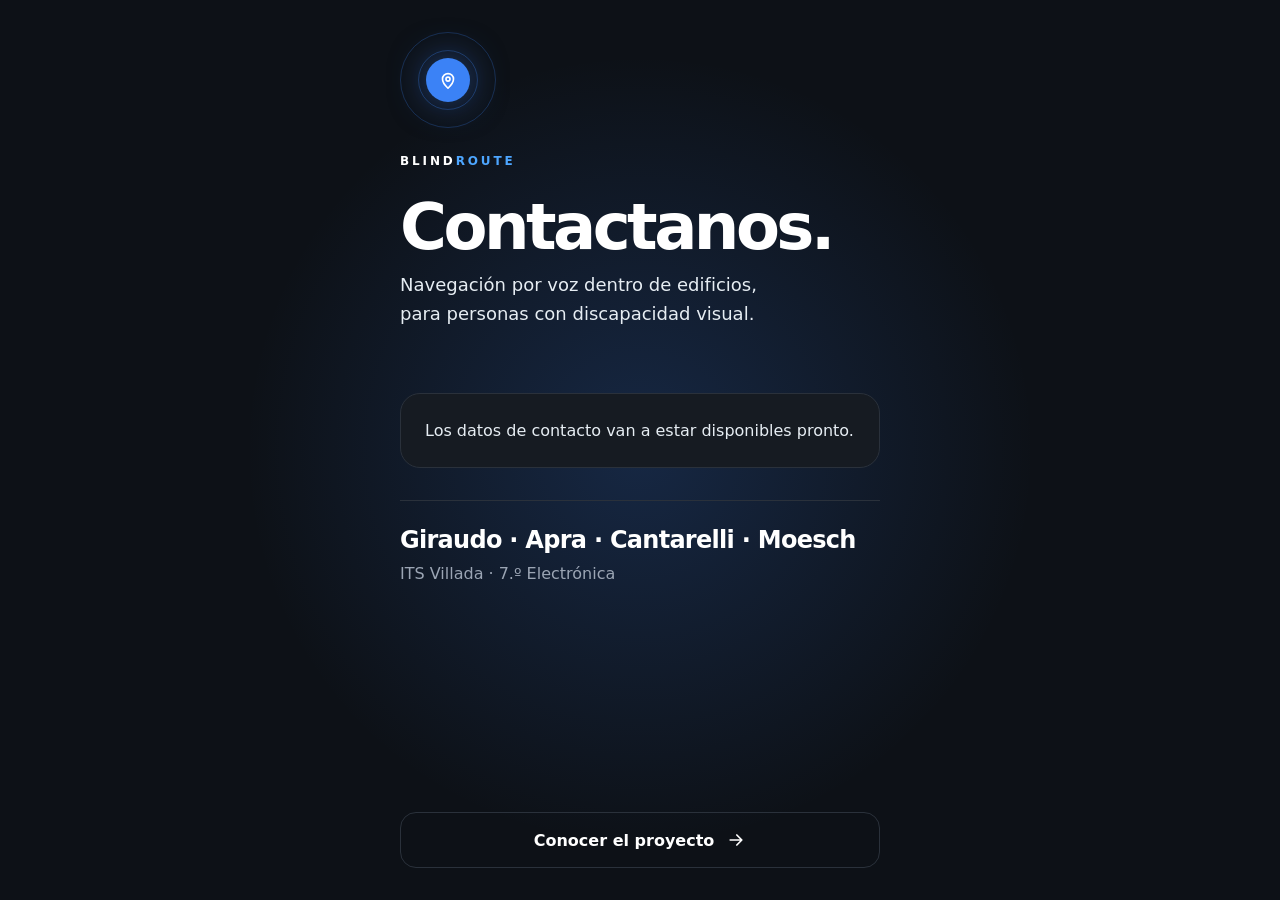
==== contacto/index.html @ 5368b957 "Sitio web de BlindRoute" ====
<!doctype html>
<html lang="es-AR">
<head>
<meta charset="utf-8">
<meta name="viewport" content="width=device-width, initial-scale=1, viewport-fit=cover">
<title>Contacto · BlindRoute</title>
<meta name="description" content="Contactá al equipo de BlindRoute: navegación por voz dentro de edificios para personas con discapacidad visual.">
<meta name="theme-color" content="#0D1117">
<meta name="color-scheme" content="dark">
<meta property="og:type" content="website">
<meta property="og:locale" content="es_AR">
<meta property="og:site_name" content="BlindRoute">
<meta property="og:title" content="Contacto · BlindRoute">
<meta property="og:description" content="Navegación por voz dentro de edificios. Escribinos o guardá nuestro contacto.">
<!-- PENDIENTE (dominio): og:url, og:image (URL absoluta) y <link rel="canonical">. Ver CLAUDE.md. -->
<link rel="icon" href="../assets/img/favicon.svg" type="image/svg+xml">
<link rel="apple-touch-icon" href="../assets/img/apple-touch-icon.png">
<link rel="stylesheet" href="../assets/css/site.css?v=9">
</head>
<body>

<svg width="0" height="0" style="position:absolute" aria-hidden="true" focusable="false">
  <defs>
    <symbol id="i-pin" viewBox="0 0 24 24"><path d="M12 21s-6-5.4-6-10a6 6 0 1 1 12 0c0 4.6-6 10-6 10z"/><circle cx="12" cy="11" r="2.2"/></symbol>
    <symbol id="i-mail" viewBox="0 0 24 24"><rect x="3" y="5" width="18" height="14" rx="3"/><path d="M3.5 7.5l8.5 6 8.5-6"/></symbol>
    <symbol id="i-whatsapp" viewBox="0 0 24 24"><path d="M4 20l1.3-4.2A8.2 8.2 0 1 1 8.4 18.8L4 20z"/><path d="M9 9.5c.5 2.5 2.5 4.5 5 5l1.2-1.2-1.8-1-1 .6a4 4 0 0 1-1.8-1.8l.6-1-1-1.8L9 9.5z"/></symbol>
    <symbol id="i-instagram" viewBox="0 0 24 24"><rect x="4" y="4" width="16" height="16" rx="5"/><circle cx="12" cy="12" r="3.7"/><path d="M16.8 7.2h.01"/></symbol>
    <symbol id="i-download" viewBox="0 0 24 24"><path d="M12 4v11M7.5 10.5L12 15l4.5-4.5M5 20h14"/></symbol>
    <symbol id="i-arrow-r" viewBox="0 0 24 24"><path d="M5 12h14M13 6l6 6-6 6"/></symbol>
  </defs>
</svg>

<a class="skip" href="#contenido">Saltar al contenido</a>

<main id="contenido" class="contacto">

  <div class="beacon-s" aria-hidden="true">
    <span class="r"></span><span class="r"></span>
    <span class="d"><svg class="ico"><use href="#i-pin"/></svg></span>
  </div>
  <p class="eyebrow marca">Blind<span class="marca-r">Route</span></p>
  <h1>Contactanos.</h1>
  <p class="tag">Navegación por voz dentro de edificios, para personas con discapacidad visual.</p>

  <section class="canales" aria-labelledby="h-canales">
    <h2 id="h-canales" class="vh">Medios de contacto</h2>

    <!--
      ============================================================
      DATOS DE CONTACTO · único lugar donde se cargan
      Para publicar un medio:
        1. Reemplazá href y el texto de <span class="v"> (donde dice COMPLETAR).
        2. Borrá el atributo hidden de ese <li>.
      Mientras un <li> tenga hidden, no se muestra ni se enlaza.
      Para sumar otra red: copiá un <li>, cambiá el nombre y el ícono.
      El botón "Guardar contacto" está más abajo (necesita blindroute.vcf).
      Paso a paso completo en CLAUDE.md, sección "Pendientes".
      ============================================================
    -->
    <ul class="medios">
      <li hidden data-medio="email">
        <a class="medio" href="mailto:COMPLETAR">
          <svg class="ico" aria-hidden="true"><use href="#i-mail"/></svg>
          <span><small>Email</small><span class="v">COMPLETAR</span></span>
        </a>
      </li>
      <li hidden data-medio="whatsapp">
        <a class="medio" href="https://wa.me/COMPLETAR">
          <svg class="ico" aria-hidden="true"><use href="#i-whatsapp"/></svg>
          <span><small>WhatsApp</small><span class="v">COMPLETAR</span></span>
        </a>
      </li>
      <li hidden data-medio="instagram">
        <a class="medio" href="https://www.instagram.com/COMPLETAR">
          <svg class="ico" aria-hidden="true"><use href="#i-instagram"/></svg>
          <span><small>Instagram</small><span class="v">COMPLETAR</span></span>
        </a>
      </li>
    </ul>

    <p class="sin-datos">Los datos de contacto van a estar disponibles pronto.</p>

    <!-- Guardar contacto: requiere el archivo contacto/blindroute.vcf. Borrá hidden cuando exista. -->
    <div class="guardar" hidden>
      <a class="btn btn-primary" href="blindroute.vcf" download>
        <svg class="ico" aria-hidden="true"><use href="#i-download"/></svg>Guardar contacto
      </a>
    </div>
  </section>

  <section class="equipo-c" aria-label="Equipo">
    <!-- PENDIENTE: nombres completos y roles. Por ahora solo apellidos. -->
    <p class="nombres">Giraudo · Apra · Cantarelli · Moesch</p>
    <p class="escuela">ITS Villada · 7.º Electrónica</p>
  </section>

  <div class="conocer">
    <a class="btn btn-ghost" href="../">Conocer el proyecto
      <svg class="ico" aria-hidden="true"><use href="#i-arrow-r"/></svg>
    </a>
  </div>

</main>

</body>
</html>
---- assets/css/site.css ----
/* BlindRoute · sitio v3 · "un edificio que te habla"
   El motivo es el sonido: ondas que salen de un punto y despiertan a los beacons a su paso. */

@font-face{font-family:Sora;font-weight:600;font-display:swap;src:url(../fonts/sora-600.woff2) format("woff2")}
@font-face{font-family:Sora;font-weight:800;font-display:swap;src:url(../fonts/sora-800.woff2) format("woff2")}
@font-face{font-family:"IBM Plex Sans";font-weight:400;font-display:swap;src:url(../fonts/plex-400.woff2) format("woff2")}
@font-face{font-family:"IBM Plex Sans";font-weight:600;font-display:swap;src:url(../fonts/plex-600.woff2) format("woff2")}

:root{
  --bg:#0D1117; --deep:#05070A; --card:#161B22; --raised:#21262D; --line:#2A313B;
  --text:#fff; --body:#E6EDF3; --muted:#9BA5B4; --accent:#3B82F6; --ok:#00D97E;
  --s1:4px; --s2:8px; --s3:12px; --s4:16px; --s5:24px; --s6:32px; --s7:48px; --s8:72px; --s9:120px;
  --celeste:#4DA6FF;
  --fs-xs:.75rem; --fs-sm:.875rem; --fs-base:1rem; --fs-lg:1.125rem;
  --fs-xl:clamp(1.25rem,4.6vw,1.5rem);
  --fs-2xl:clamp(1.75rem,6.6vw,2.5rem);
  --fs-3xl:clamp(2.25rem,9vw,4.25rem);
  --display:Sora,system-ui,sans-serif;
  --ease:cubic-bezier(.2,.8,.2,1);
  --pad:clamp(20px,5vw,40px);
  --max:1120px;
  --sec:clamp(56px,9vw,96px);
}
*,*::before,*::after{box-sizing:border-box}
html{-webkit-tap-highlight-color:transparent;-webkit-text-size-adjust:100%;scroll-padding-top:84px;overflow-x:clip;overscroll-behavior-y:none}
body{margin:0;background:var(--bg);color:var(--body);font:400 var(--fs-base)/1.6 "IBM Plex Sans",system-ui,sans-serif;-webkit-font-smoothing:antialiased;overflow-x:clip}
svg{display:block;max-width:100%}
a,button{touch-action:manipulation}
a{color:inherit}
p{margin:0}
:focus-visible{outline:3px solid #fff;outline-offset:3px;border-radius:8px}
.vh{position:absolute;width:1px;height:1px;margin:-1px;padding:0;overflow:hidden;clip:rect(0 0 0 0);white-space:nowrap;border:0}
.skip{position:absolute;left:var(--s3);top:-120px;z-index:100;padding:var(--s4) var(--s5);border-radius:12px;background:#fff;color:var(--bg);font-weight:600;text-decoration:none}
.skip:focus{top:var(--s3)}
.ico{width:1em;height:1em;fill:none;stroke:currentColor;stroke-width:1.6;stroke-linecap:round;stroke-linejoin:round;flex:none}
.wrap{width:min(100% - 2*var(--pad),var(--max));margin-inline:auto}

h1,h2,h3{font-family:var(--display);color:var(--text);margin:0}
h1{font-weight:800;line-height:1;letter-spacing:-.055em;text-wrap:balance}
h2{font-weight:600;font-size:var(--fs-3xl);line-height:1.04;letter-spacing:-.04em;text-wrap:balance}
h1,h2,h3,.lugares li{overflow-wrap:anywhere}
h2 span,h1 span{color:var(--ok)}
/* marca: Blind en blanco, Route en celeste */
.marca-r,h1 .marca-r,.brand .marca-r{color:var(--celeste)}
.eyebrow.marca{color:var(--text)}
h3{font-weight:600;font-size:var(--fs-xl);line-height:1.15;letter-spacing:-.03em}
.eyebrow{margin-bottom:var(--s4);font-size:var(--fs-xs);font-weight:600;letter-spacing:.24em;text-transform:uppercase;color:var(--accent)}
.lead{font-size:var(--fs-lg);color:var(--body);max-width:46ch}

/* ---------- botones: reposo · hover · foco · presionado ---------- */
.btn,.pill{display:inline-flex;align-items:center;justify-content:center;gap:var(--s3);text-decoration:none;cursor:pointer;
  transition:transform 120ms ease-out,background-color 150ms ease-out,border-color 150ms ease-out}
.btn{min-height:56px;padding:0 28px;border-radius:16px;font:600 var(--fs-base) "IBM Plex Sans",system-ui,sans-serif;border:1px solid transparent}
.btn-primary{background:var(--accent);color:var(--bg)}
.btn-ghost{background:transparent;color:var(--text);border-color:var(--line)}
.btn-lg{min-height:64px;padding:0 44px;font-size:var(--fs-lg)}
.btn .ico{width:20px;height:20px;stroke-width:2}
.pill{min-height:48px;padding:0 20px;border-radius:999px;border:1px solid var(--line);background:rgba(22,27,34,.9);color:var(--text);font-weight:600;font-size:var(--fs-sm)}
.btn:active,.pill:active{transform:scale(.97)}
@media (hover:hover) and (pointer:fine){
  .btn-primary:hover{background:#5b97f7}
  .btn-ghost:hover,.pill:hover{border-color:var(--accent);background:var(--card)}
}

/* ---------- encabezado ---------- */
.top{position:fixed;inset:0 0 auto 0;z-index:30;transition:background-color 250ms ease-out,border-color 250ms ease-out}
.top.fijo{background:rgba(13,17,23,.86);-webkit-backdrop-filter:blur(10px);backdrop-filter:blur(10px);border-bottom:1px solid var(--line)}
.top .caja{width:min(100% - 2*var(--pad),var(--max));margin-inline:auto;display:flex;flex-wrap:wrap;align-items:center;justify-content:space-between;column-gap:var(--s3);min-height:68px;padding-top:env(safe-area-inset-top)}
.avance{position:absolute;left:0;right:0;bottom:-1px;height:2px;background:var(--ok);transform-origin:left;transform:scaleX(var(--p,0));pointer-events:none}
.brand{display:inline-flex;align-items:center;gap:var(--s2);min-height:48px;text-decoration:none;font:800 var(--fs-lg) var(--display);letter-spacing:-.045em;color:var(--text)}
.brand .pin{color:var(--accent);font-size:24px;view-transition-name:marca}
.brand:active{opacity:.8}
.nav{display:none;gap:var(--s1);margin:0 var(--s4) 0 auto}
.nav a{display:inline-flex;align-items:center;min-height:48px;padding:0 14px;border-radius:12px;color:var(--muted);text-decoration:none;font-weight:600;font-size:var(--fs-sm);transition:color 150ms ease-out}
.nav a:active{color:var(--text)}
@media (hover:hover) and (pointer:fine){.nav a:hover{color:var(--text)}}
@media (min-width:900px){.nav{display:flex}}

/* ---------- inicio: el campo de ondas ---------- */
.hero{position:relative;min-height:max(100svh,680px);display:flex;flex-direction:column;justify-content:flex-end;overflow:hidden;isolation:isolate;
  padding:96px var(--pad) calc(var(--s7) + env(safe-area-inset-bottom))}
.campo-wrap{position:absolute;inset:0;z-index:-1;pointer-events:none}
.campo{position:absolute;left:50%;top:33%;width:max(150vw,820px);height:auto;translate:-50% -50%}
.hero::after{content:"";position:absolute;inset:auto 0 0 0;height:60%;z-index:-1;background:linear-gradient(rgba(13,17,23,0),var(--bg) 78%);pointer-events:none}
.onda{fill:none;stroke:var(--accent);stroke-width:3;opacity:0}
.reposo circle{fill:none;stroke:var(--accent);stroke-width:1.5;opacity:.2}
.faro{fill:var(--accent);opacity:.55;transform-box:fill-box;transform-origin:center}
.yo{fill:#fff}.yo-halo{fill:rgba(255,255,255,.14);transform-box:fill-box;transform-origin:center}
.subtitulo{position:absolute;left:50%;top:calc(33% + 56px);translate:-50% 0;display:flex;align-items:center;gap:var(--s3);min-width:244px;padding:var(--s3) var(--s4);
  border-radius:14px;background:rgba(5,7,10,.78);border:1px solid rgba(0,217,126,.32);color:var(--ok);-webkit-backdrop-filter:blur(6px);backdrop-filter:blur(6px)}
.subtitulo .ico{width:20px;height:20px;stroke-width:1.8}
.frases{display:grid}
.frases b{grid-area:1/1;font:600 var(--fs-base) var(--display);letter-spacing:-.02em;opacity:0}
.frases b:first-child{opacity:1}
.hero-txt{position:relative;max-width:640px}
.hero h1{font-size:min(15.2vw,8rem);letter-spacing:-.06em;overflow-wrap:normal;white-space:nowrap}
.eslogan{margin-top:var(--s4);font:600 clamp(1.5rem,6.4vw,2.5rem)/1.1 var(--display);letter-spacing:-.04em;color:var(--text)}
.eslogan{text-wrap:balance}
.eslogan span{color:var(--ok)}
.hero .lead{margin-top:var(--s4);max-width:34ch}
.btns{display:flex;flex-direction:column;gap:var(--s3);margin-top:var(--s6)}
@media (min-width:560px){.btns{flex-direction:row}}
@media (min-width:900px){
  .hero{flex-direction:row;align-items:center;justify-content:flex-start;padding-top:120px}
  .campo{left:72%;top:50%;width:min(112vh,920px)}
  .subtitulo{left:72%;top:calc(50% + 64px)}
  .hero::after{display:none}
  .hero-txt{max-width:600px}
  .hero h1{font-size:clamp(4.5rem,8vw,7.4rem)}
  .eslogan{font-size:clamp(1.75rem,2.6vw,2.5rem)}
  .hero .btns{margin-top:var(--s7)}
}
.hero-txt{width:min(100%,var(--max));margin-inline:auto}
@media (min-width:900px){.hero-txt{margin-inline:max(0px,calc((100% - var(--max))/2))}}

/* ---------- secciones ---------- */
.sec{padding-block:var(--sec)}
/* el título queda justo debajo del encabezado al llegar por un enlace (el relleno de arriba no cuenta) */
.sec,.llegada{scroll-margin-top:calc(-1 * var(--sec) + 8px)}
.sec h2{max-width:16ch}
.sec .lead{margin-top:var(--s4)}

/* el problema: cifras como lectura grande, sin cajas */
.cifras{display:grid;grid-template-columns:minmax(0,1fr);gap:var(--s6);margin-top:var(--s7);align-items:start}
.cifra{padding-top:var(--s5);border-top:1px solid var(--line);display:flex;flex-direction:column}
.cifra .d{font-size:var(--fs-lg);color:var(--body);max-width:30ch}
.num{display:flex;flex-wrap:wrap;align-items:baseline;column-gap:.22em;margin:var(--s2) 0;font:800 clamp(1.75rem,11.5vw,5.25rem)/.95 var(--display);letter-spacing:-.06em;color:var(--text)}
.num .casi{font-size:.38em;letter-spacing:-.02em}
.num .nn{white-space:nowrap}
.apoyo{margin-top:var(--s3);color:var(--body);font-weight:600}
.fuente{margin-top:auto;padding-top:var(--s5);font-size:var(--fs-sm);line-height:1.5;color:var(--muted);max-width:48ch}
/* analogía de Córdoba: 100 puntos = la ciudad; se encienden 60 (casi 900.000 personas) */
.cba{margin:var(--s7) 0 0;padding-top:var(--s5);border-top:1px solid var(--line);display:grid;grid-template-columns:minmax(0,1fr);gap:var(--s5);align-items:center}
.cba-frase{font:600 var(--fs-2xl)/1.15 var(--display);letter-spacing:-.035em;color:var(--text);max-width:22ch;text-wrap:balance}
.cba-frase strong{color:var(--ok);font-weight:600}
.cba-leyenda{display:flex;align-items:center;gap:var(--s2);margin-top:var(--s3);color:var(--body);font-size:var(--fs-sm)}
.cba-leyenda .pt{width:12px;height:12px;border-radius:50%;background:var(--ok);flex:none}
.cba .fuente{padding-top:var(--s4)}
.cba-grilla{display:grid;grid-template-columns:repeat(10,minmax(0,1fr));gap:clamp(6px,2vw,10px);width:min(100%,300px)}
.cba-grilla i{position:relative;display:block;aspect-ratio:1;border-radius:50%;background:var(--raised)}
.cba-grilla i.on::after{content:"";position:absolute;inset:0;border-radius:50%;background:var(--ok);box-shadow:0 0 10px rgba(0,217,126,.45)}
@media (min-width:900px){.cba{grid-template-columns:minmax(0,1.1fr) minmax(0,.9fr);gap:var(--s8)}.cba-grilla{justify-self:end;width:min(100%,340px)}}

@media (min-width:900px){.cifras{grid-template-columns:minmax(0,1fr) minmax(0,1fr);gap:var(--s8)}}

.prob{display:grid;grid-template-columns:minmax(0,1fr);gap:var(--s5);align-items:center}
.prob h2{max-width:14ch}
.diag{margin:0}
.diag svg{width:100%;height:auto;max-width:520px;margin-inline:auto}
.diag .sat rect{fill:var(--raised);stroke:var(--muted);stroke-width:2}
.diag .sat path{fill:none;stroke:var(--muted);stroke-width:2;stroke-linecap:round}
.diag .rayos path{fill:none;stroke:var(--accent);stroke-width:2;stroke-dasharray:6 6;opacity:.85}
.diag .tope path{fill:none;stroke:var(--muted);stroke-width:2.5;stroke-linecap:round}
.diag .techo{stroke:var(--muted);stroke-width:3;stroke-linecap:round}
.diag .edificio{fill:var(--card);stroke:var(--line);stroke-width:2}
.diag .anillo-d{fill:none;stroke:var(--ok);opacity:.35;transform-box:fill-box;transform-origin:center}
.diag .punto-d{fill:var(--ok)}
.diag .enlace{fill:none;stroke:var(--ok);stroke-width:1.6;opacity:.7}
.diag .persona-d{fill:#fff}
.diag .et{font:600 14px "IBM Plex Sans",sans-serif;fill:var(--muted)}
.diag .et-b{fill:var(--ok)}
@media (min-width:900px){.prob{grid-template-columns:minmax(0,1fr) minmax(0,1fr);gap:var(--s7)}}

/* cómo funciona: una escena que cambia con el scroll */
.demo{display:grid;grid-template-columns:minmax(0,1fr);gap:var(--s4);margin-top:var(--s5)}
.escena-wrap,.pasos{min-width:0}
.escena-wrap{position:sticky;top:72px;z-index:5;background:var(--bg);padding-block:var(--s3) var(--s4)}
.escena{width:min(100%,42svh);aspect-ratio:1;height:auto;margin-inline:auto}
.marco{fill:var(--card);stroke:var(--line);stroke-width:1.5}
.punto{fill:var(--accent)}
.anillo{fill:none;stroke:var(--accent);opacity:.3;transform-box:fill-box;transform-origin:center}
.lineas path{fill:none;stroke:var(--accent);stroke-width:1.5;stroke-dasharray:1;stroke-dashoffset:0;opacity:.7}
.camino{fill:none;stroke:var(--ok);stroke-width:4;stroke-linecap:round;stroke-linejoin:round;stroke-dasharray:1;stroke-dashoffset:0;filter:drop-shadow(0 0 5px rgba(0,217,126,.5))}
.meta{fill:var(--ok)}.tu{fill:#fff}.tu-halo{fill:rgba(255,255,255,.14)}
.lineas path,.camino{transition:stroke-dashoffset .9s cubic-bezier(.65,0,.35,1)}
.tu,.tu-halo,.meta{transition:opacity .5s ease-out}
.js .demo[data-step="1"] :is(.tu,.tu-halo,.meta){opacity:0}
.js .demo[data-step="1"] :is(.lineas path,.camino){stroke-dashoffset:1}
.js .demo[data-step="2"] .camino{stroke-dashoffset:1}
.js .demo[data-step="2"] .meta{opacity:0}
.voz{display:flex;flex-wrap:wrap;align-items:center;gap:var(--s3);margin:var(--s3) auto 0;width:min(100%,360px);min-height:64px;padding:var(--s3) var(--s4);border-radius:18px;background:var(--card);border:1px solid var(--line);transition:opacity .4s ease-out}
.js .demo[data-step="1"] .voz,.js .demo[data-step="2"] .voz{opacity:.35}
.onda-voz{display:flex;gap:var(--s1);align-items:center;height:30px;flex:none}
.onda-voz i{display:block;width:4px;height:9px;border-radius:2px;background:var(--ok)}
.onda-voz i:nth-child(2){height:18px}.onda-voz i:nth-child(3){height:28px}.onda-voz i:nth-child(4){height:15px}.onda-voz i:nth-child(5){height:7px}
.voz b{display:block;white-space:nowrap;font:600 var(--fs-lg)/1.1 var(--display);letter-spacing:-.03em;color:var(--ok)}
.voz span{font-size:var(--fs-sm);color:var(--body)}
.hablar{margin-left:auto;display:inline-flex;align-items:center;gap:var(--s2);min-height:48px;padding:0 var(--s3);border-radius:12px;border:1px solid var(--line);background:transparent;color:var(--text);
  font:600 var(--fs-sm) "IBM Plex Sans",sans-serif;cursor:pointer;transition:transform 120ms ease-out,border-color 150ms ease-out,color 150ms ease-out}
.hablar .ico{width:18px;height:18px}
.hablar:active{transform:scale(.97)}
/* celular: la escena fija queda compacta para que el paso activo se lea debajo, nunca tapado */
@media (max-width:899px){
  .escena-wrap{padding-block:var(--s2) var(--s3)}
  .escena-wrap::after{content:"";position:absolute;left:0;right:0;top:100%;height:28px;background:linear-gradient(var(--bg),rgba(13,17,23,0));pointer-events:none}
  .escena{width:min(100%,30svh)}
  .voz{flex-wrap:nowrap;margin-top:var(--s2);min-height:56px;padding:var(--s2) var(--s3);gap:var(--s2)}
  .voz b{font-size:var(--fs-base);white-space:normal}
  .voz>div{min-width:0}
  .hablar span{position:absolute;width:1px;height:1px;margin:-1px;overflow:hidden;clip:rect(0 0 0 0);white-space:nowrap}
  .hablar{padding:0;width:48px;justify-content:center}
  .paso{min-height:44svh;padding-block:var(--s4)}
}
.hablar[hidden]{display:none}
.hablar[aria-pressed="true"]{border-color:var(--ok);color:var(--ok)}
@media (hover:hover) and (pointer:fine){.hablar:hover{border-color:var(--accent)}}
.pasos{list-style:none;margin:0;padding:0}
.paso{min-height:44svh;display:flex;flex-direction:column;justify-content:center;gap:var(--s3);padding-block:var(--s5);transition:opacity .4s ease-out}
.js .paso{opacity:.3}
.js .paso.activo{opacity:1}
.paso .n{display:grid;place-items:center;width:32px;height:32px;border-radius:50%;border:1px solid var(--line);font:600 var(--fs-sm) var(--display);color:var(--ok)}
.paso h3{font-size:var(--fs-2xl);line-height:1.08;letter-spacing:-.04em}
.paso p{color:var(--body);font-size:var(--fs-lg);max-width:34ch}
@media (min-width:900px){
  .demo{grid-template-columns:minmax(0,1fr) minmax(0,1fr);gap:var(--s8);align-items:start}
  .escena-wrap{grid-column:2;grid-row:1;top:104px;background:none;padding:0}
  .escena{width:min(100%,540px)}
  .voz{width:min(100%,540px)}
  .pasos{grid-column:1;grid-row:1}
  .paso{min-height:56svh}
}

/* quién lo instala */
.figura{flex:none;width:64px;height:64px;display:grid;place-items:center;border-radius:20px;background:var(--raised);color:var(--accent)}
.figura svg{width:38px;height:38px}
.dos{display:grid;grid-template-columns:minmax(0,1fr);gap:var(--s3);margin-top:var(--s6)}
.lado{display:grid;grid-template-columns:auto minmax(0,1fr);gap:var(--s4);align-items:center;padding:var(--s5);background:var(--card);border:1px solid var(--line);border-radius:24px;transition:border-color 150ms ease-out}
.lado .quien{font:800 var(--fs-2xl)/1 var(--display);letter-spacing:-.045em;color:var(--text)}
.lado p:last-child{margin-top:var(--s2);color:var(--body)}
.lado + .union + .lado .figura{color:var(--ok)}
@media (hover:hover) and (pointer:fine){.lado:hover{border-color:var(--accent)}}
.union{display:none}
@media (min-width:800px){
  .dos{grid-template-columns:minmax(0,1fr) 96px minmax(0,1fr);align-items:center;gap:var(--s4)}
  .union{display:block;width:100%;height:auto;color:var(--ok)}
  .union circle{fill:currentColor}
  .hilo{fill:none;stroke:currentColor;stroke-width:2;stroke-linecap:round}
  .js .union .hilo{stroke-dasharray:1;stroke-dashoffset:1;transition:stroke-dashoffset 1s .3s cubic-bezier(.65,0,.35,1)}
  .js .union.in .hilo{stroke-dashoffset:0}
}

/* para quien administra un lugar */
.vent{list-style:none;margin:var(--s6) 0 0;padding:0;display:grid;gap:var(--s3)}
.vent li{display:grid;grid-template-columns:auto minmax(0,1fr);gap:var(--s4);align-items:center;padding:var(--s4) var(--s5);background:var(--card);border:1px solid var(--line);border-radius:24px;transition:border-color 150ms ease-out}
.vent h3{font-size:var(--fs-xl)}
.vent p{margin-top:var(--s1);color:var(--body)}
@media (hover:hover) and (pointer:fine){.vent li:hover{border-color:var(--accent)}}
@media (min-width:900px){
  .vent{grid-template-columns:repeat(3,minmax(0,1fr))}
  .vent li{grid-template-columns:minmax(0,1fr);align-items:start;gap:var(--s5);padding:var(--s6) var(--s5)}
}

/* dónde: lista grande con un punto que late en secuencia */
.lugares{list-style:none;margin:var(--s6) 0 var(--s5);padding:0;border-top:1px solid var(--line)}
.lugares li{position:relative;display:flex;align-items:center;gap:var(--s4);padding:var(--s4) 0;border-bottom:1px solid var(--line);font:600 clamp(1.75rem,7.4vw,3.5rem)/1.05 var(--display);letter-spacing:-.045em;color:var(--text);transition:color 200ms ease-out}
.lugares li::before{content:"";width:10px;height:10px;border-radius:50%;background:var(--accent);flex:none;position:relative}
.lugares li::after{content:"";position:absolute;left:0;top:50%;margin-top:-5px;width:10px;height:10px;border-radius:50%;border:2px solid var(--accent);opacity:0;pointer-events:none}
.lugares .ico{margin-left:auto;width:clamp(28px,6vw,44px);height:clamp(28px,6vw,44px);color:var(--accent);stroke-width:1.4;transition:transform 200ms cubic-bezier(.23,1,.32,1),color 150ms ease-out}
@media (hover:hover) and (pointer:fine){.lugares li:hover{color:var(--ok)}.lugares li:hover .ico{color:var(--ok);transform:translateX(-6px)}}
.cierre-lugares{font:600 var(--fs-xl)/1.3 var(--display);letter-spacing:-.025em;color:var(--text);max-width:30ch}

/* quiénes somos */
.somos h2{max-width:18ch}
.tiempo{list-style:none;margin:var(--s6) 0 0;padding:0 0 0 var(--s6);position:relative;display:grid;gap:var(--s5)}
.tiempo::before{content:"";position:absolute;left:5px;top:8px;bottom:8px;width:2px;border-radius:2px;background:linear-gradient(var(--accent),var(--ok))}
.tiempo li{position:relative}
.nodo{position:absolute;left:calc(-1 * var(--s6));top:7px;width:12px;height:12px;border-radius:50%;background:var(--bg);border:2px solid var(--accent)}
.tiempo li:last-child .nodo{background:var(--ok);border-color:var(--ok)}
.tiempo h3{font-size:var(--fs-xl)}
.tiempo p{margin-top:var(--s1);color:var(--body);max-width:40ch}
@media (min-width:900px){
  .tiempo{grid-template-columns:repeat(4,minmax(0,1fr));gap:var(--s5);padding:var(--s6) 0 0}
  .tiempo::before{left:0;right:0;top:5px;bottom:auto;width:auto;height:2px;background:linear-gradient(90deg,var(--accent),var(--ok))}
  .nodo{left:0;top:-26px}
}
.somos .fuerte{margin-top:var(--s6);font:600 var(--fs-xl)/1.3 var(--display);letter-spacing:-.025em;color:var(--text);max-width:34ch}
.ficha{margin:var(--s6) 0 0;border-top:1px solid var(--line)}
.ficha div{display:grid;grid-template-columns:6rem minmax(0,1fr);gap:var(--s4);align-items:baseline;padding:var(--s3) 0;border-bottom:1px solid var(--line)}
.ficha dt{font-size:var(--fs-xs);font-weight:600;letter-spacing:.2em;text-transform:uppercase;color:var(--muted)}
.ficha dd{margin:0;font:600 var(--fs-xl)/1.25 var(--display);letter-spacing:-.03em;color:var(--text);text-wrap:balance}
@media (min-width:700px){.ficha div{grid-template-columns:10rem minmax(0,1fr)}}

/* cierre */
.llegada{position:relative;isolation:isolate;overflow:hidden;background:var(--deep);padding-block:calc(var(--sec) + var(--s5))}
.llegada .halo{position:absolute;z-index:-1;pointer-events:none;right:-20vw;top:50%;translate:0 -50%;width:min(110vw,760px);aspect-ratio:1;display:grid;place-items:center}
.llegada .halo::before{content:"";position:absolute;inset:-20%;background:radial-gradient(circle,rgba(59,130,246,.18),rgba(59,130,246,0) 62%)}
.llegada .halo i{position:absolute;inset:0;border:1px solid var(--accent);border-radius:50%;opacity:.16}
.llegada .halo i:nth-child(2){transform:scale(.66);opacity:.2}.llegada .halo i:nth-child(3){transform:scale(.32);opacity:.28}
.llegada .caja{width:min(100% - 2*var(--pad),var(--max));margin-inline:auto}
.llegada h2{font-size:clamp(2.25rem,9vw,4.75rem);max-width:15ch}
.llegada .lead{margin-top:var(--s5);max-width:36ch}
.llegada .btn{margin-top:var(--s7);width:100%}
@media (min-width:560px){.llegada .btn{width:auto}}
.pie{background:var(--deep);border-top:1px solid var(--line);padding-block:var(--s4) calc(var(--s4) + env(safe-area-inset-bottom))}
.pie .caja{width:min(100% - 2*var(--pad),var(--max));margin-inline:auto;display:flex;flex-wrap:wrap;align-items:center;justify-content:space-between;gap:var(--s1) var(--s5)}
.pie a,.pie p{display:inline-flex;align-items:center;min-height:48px;color:var(--muted);text-decoration:none;font-size:var(--fs-sm)}
.pie nav{display:flex;gap:var(--s2)}
.pie nav a{padding:0 var(--s3);font-weight:600}
@media (hover:hover) and (pointer:fine){.pie a:hover{color:var(--text)}}


/* ejemplo de funcionamiento en perspectiva */
.rec3d{margin-top:var(--s5);display:grid;grid-template-columns:minmax(0,1fr);gap:var(--s5)}
.rec3d>*{min-width:0}
.vista{position:relative;height:clamp(340px,92vw,520px);display:grid;place-items:center;perspective:1100px}
.mundo{--k:.58;position:relative;width:400px;height:400px;transform-style:preserve-3d;transform:scale(var(--k)) rotateX(50deg) rotateZ(-40deg)}
@media (max-width:359px){.mundo{--k:.5}}
@media (min-width:560px){.mundo{--k:.8}}
@media (min-width:900px){.mundo{--k:1}}
.piso{position:absolute;inset:0;border-radius:14px;background-color:var(--card);border:1px solid var(--line);
  background-image:radial-gradient(circle at 50% 58%,rgba(59,130,246,.16),rgba(59,130,246,0) 66%),linear-gradient(rgba(42,49,59,.55) 1px,transparent 1px),linear-gradient(90deg,rgba(42,49,59,.55) 1px,transparent 1px);background-size:100% 100%,40px 40px,40px 40px;
  box-shadow:0 0 0 1px rgba(255,255,255,.02),30px 40px 80px rgba(0,0,0,.5)}
.caja3{position:absolute;left:var(--x);top:var(--y);width:var(--w);height:var(--d);transform-style:preserve-3d}
.caja3 i{position:absolute;display:block}
.caja3 .f-cima{inset:0;transform:translateZ(var(--h));background:linear-gradient(135deg,#3d4856,#2e3743);box-shadow:inset 0 0 0 1px rgba(255,255,255,.08)}
.caja3 .f-frente{left:0;top:100%;width:100%;height:var(--h);transform-origin:top;transform:rotateX(90deg);background:linear-gradient(180deg,#27303a,#1a2028)}
.caja3 .f-lado{left:100%;top:0;width:var(--h);height:100%;transform-origin:left;transform:rotateY(-90deg);background:linear-gradient(180deg,#1c232b,#10151b)}
.caja3::before{content:"";position:absolute;inset:-4px;border-radius:6px;background:rgba(0,0,0,.5);filter:blur(7px);transform:translateZ(.4px) translate(calc(var(--h) * .45),calc(var(--h) * .5))}
.caja3.pared .f-cima{background:linear-gradient(135deg,#4a5666,#394553)}
.caja3.pared .f-frente{background:linear-gradient(180deg,#303a46,#1f262f)}
.caja3.pared .f-lado{background:linear-gradient(180deg,#232b34,#141a21)}
.caja3.bajo::before{display:none}
.caja3.bajo .f-cima{background:#2f3742}
.bahia{position:absolute;top:18px;width:56px;height:44px;border:2px solid var(--line);border-radius:8px;background:rgba(33,38,45,.55)}
.bahia::after{content:attr(data-n);position:absolute;inset:0;display:grid;place-items:center;font:800 18px var(--display);color:var(--muted)}
.bahia.meta-b{border-color:var(--ok);background:rgba(0,217,126,.18);box-shadow:0 0 22px rgba(0,217,126,.35)}
.bahia.meta-b::after{color:var(--ok)}
.cartel.entrada span{bottom:0;color:var(--muted);border-color:var(--line);font-size:14px;padding:4px 10px}
.cartel.entrada::before{background:var(--line);height:0}
.ruta3{position:absolute;inset:0;width:100%;height:100%;overflow:visible;transform:translateZ(1px)}
.ruta3 path{fill:none;stroke:var(--ok);stroke-width:6;stroke-linecap:round;stroke-linejoin:round;stroke-dasharray:1;stroke-dashoffset:var(--ruta,0);filter:drop-shadow(0 0 8px rgba(0,217,126,.6))}
.faro3{position:absolute;width:14px;height:14px;margin:-7px 0 0 -7px;border-radius:50%;background:var(--accent);box-shadow:0 0 14px rgba(59,130,246,.9);transform:translateZ(2px)}
.faro3::before,.faro3::after{content:"";position:absolute;inset:-21px;border-radius:50%;border:1.5px solid var(--accent);opacity:.35}
.meta3{position:absolute;width:30px;height:30px;margin:-15px 0 0 -15px;border-radius:50%;border:3px solid var(--ok);background:rgba(0,217,126,.18);transform:translateZ(2px)}
.meta3::after{content:"";position:absolute;inset:-3px;border-radius:50%;border:3px solid var(--ok);opacity:0}
.cartel{position:absolute;width:0;height:0;transform-style:preserve-3d;transform:rotateZ(40deg) rotateX(-90deg);transform-origin:0 0}
.cartel::before{content:"";position:absolute;left:-1px;bottom:0;width:2px;height:64px;background:var(--ok);transform-origin:bottom}
.cartel span{position:absolute;left:0;bottom:64px;translate:-50% 0;white-space:nowrap;padding:6px 12px;border-radius:8px;background:rgba(5,7,10,.9);border:1px solid var(--ok);color:var(--ok);font:600 18px var(--display);letter-spacing:-.02em}
.persona{position:absolute;left:0;top:0;width:0;height:0;transform-style:preserve-3d;transform:translate3d(284px,76px,0);will-change:transform}
.persona::before{content:"";position:absolute;left:-13px;top:-7px;width:26px;height:14px;border-radius:50%;background:rgba(0,0,0,.6);filter:blur(3px);transform:translateZ(.5px)}
.fig{position:absolute;left:-9px;bottom:0;width:18px;height:46px;transform-origin:50% 100%;transform:rotateZ(40deg) rotateX(-90deg);transform-style:preserve-3d}
.fig::before{content:"";position:absolute;left:3px;top:0;width:12px;height:12px;border-radius:50%;background:#fff}
.fig::after{content:"";position:absolute;left:1px;top:14px;width:16px;height:32px;border-radius:8px 8px 4px 4px;background:var(--accent);box-shadow:0 0 14px rgba(59,130,246,.6)}
.globo{position:absolute;width:0;height:0;transform-style:preserve-3d;transform:rotateZ(40deg) rotateX(-90deg);transform-origin:0 0;opacity:0;pointer-events:none;transition:opacity .3s ease-out}
.globo span{position:absolute;left:0;bottom:62px;translate:-50% 0;white-space:nowrap;padding:6px 12px;border-radius:16px;background:#fff;color:var(--bg);font:600 15px var(--display);letter-spacing:-.02em}
.globo::before{content:"";position:absolute;left:-6px;bottom:56px;width:12px;height:12px;background:#fff;transform:rotate(45deg)}
.rec3d[data-fase="1"] .globo{opacity:1}
.loc3{position:absolute;inset:0;width:100%;height:100%;overflow:visible;transform:translateZ(1.5px);pointer-events:none;opacity:0;transition:opacity .3s ease-out}
.loc3 path{fill:none;stroke:var(--accent);stroke-width:3;stroke-linecap:round;stroke-dasharray:1;stroke-dashoffset:1;transition:stroke-dashoffset .9s cubic-bezier(.65,0,.35,1)}
.rec3d[data-fase="2"] .loc3{opacity:1}
.rec3d[data-fase="2"] .loc3 path{stroke-dashoffset:0}
.rec3d[data-fase="2"] .faro3{background:#7fb0ff;box-shadow:0 0 24px rgba(59,130,246,1)}
.persona,.meta3,.ruta3{transition:opacity .5s ease-out}
.rec3d.reinicia :is(.persona,.meta3,.ruta3,.cartel){opacity:0;transition:opacity .6s ease-out}
.lateral{display:grid;gap:var(--s3);align-content:start}
.estado{display:flex;flex-wrap:wrap;align-items:center;gap:var(--s3);min-height:72px;padding:var(--s3) var(--s4);border-radius:18px;background:var(--card);border:1px solid var(--line)}
.estado b{display:block;font:600 var(--fs-xl)/1.1 var(--display);letter-spacing:-.03em;color:var(--ok)}
.estado span{display:block;margin-top:2px;font-size:var(--fs-sm);color:var(--body)}
.estado span:empty{display:none}
.fases{list-style:none;margin:0;padding:0;display:grid;gap:var(--s1)}
.fase{display:grid;grid-template-columns:auto minmax(0,1fr);gap:var(--s3);align-items:start;padding:var(--s3) var(--s4);border-radius:16px;border:1px solid transparent;transition:opacity .3s ease-out,border-color .3s ease-out,background-color .3s ease-out}
.fase .n{display:grid;place-items:center;width:28px;height:28px;border-radius:50%;border:1px solid var(--line);font:600 var(--fs-xs) var(--display);color:var(--ok)}
.fase h3{font-size:var(--fs-base);line-height:1.2;letter-spacing:-.02em}
.fase p{margin-top:2px;color:var(--body);font-size:var(--fs-sm)}
.rec3d.vivo .fase{opacity:.4}
.rec3d.vivo .fase.activa{opacity:1;background:var(--card);border-color:var(--line)}
.pausa{display:none;align-items:center;gap:var(--s2);min-height:48px;padding:0 var(--s4);border-radius:12px;border:1px solid var(--line);background:transparent;color:var(--text);font:600 var(--fs-sm) "IBM Plex Sans",sans-serif;cursor:pointer;
  transition:transform 120ms ease-out,border-color 150ms ease-out}
.pausa:active{transform:scale(.97)}
@media (hover:hover) and (pointer:fine){.pausa:hover{border-color:var(--accent)}}
.ico-pausa{width:12px;height:14px;border-left:4px solid currentColor;border-right:4px solid currentColor}
.pausa[aria-pressed="true"] .ico-pausa{width:0;height:0;border:0;border-left:12px solid currentColor;border-top:7px solid transparent;border-bottom:7px solid transparent}
@media (min-width:900px){.rec3d{grid-template-columns:minmax(0,1.4fr) minmax(0,1fr);align-items:center;gap:var(--s7);margin-top:var(--s5)}}

/* preguntas */
.faq{margin-top:var(--s6);border-top:1px solid var(--line)}
.faq details{border-bottom:1px solid var(--line)}
.faq summary{overflow-wrap:anywhere;display:flex;align-items:center;justify-content:space-between;gap:var(--s4);min-height:72px;padding:var(--s4) 0;list-style:none;cursor:pointer;
  font:600 var(--fs-xl)/1.2 var(--display);letter-spacing:-.03em;color:var(--text);transition:color 150ms ease-out}
.faq summary::-webkit-details-marker{display:none}
.faq summary::after{content:"";flex:none;width:12px;height:12px;margin-right:4px;border-right:2px solid var(--accent);border-bottom:2px solid var(--accent);transform:rotate(45deg) translateY(-3px);transition:transform 200ms cubic-bezier(.23,1,.32,1)}
.faq details[open] summary::after{transform:rotate(-135deg) translateY(-3px)}
.faq summary:active{color:var(--ok)}
@media (hover:hover) and (pointer:fine){.faq summary:hover{color:var(--ok)}}
.faq details p{padding:0 0 var(--s5);color:var(--body);font-size:var(--fs-lg);max-width:52ch}

/* ---------- preferencias de accesibilidad visual ---------- */
@media (prefers-reduced-transparency:reduce){
  .top.fijo{background:var(--bg);-webkit-backdrop-filter:none;backdrop-filter:none}
  .subtitulo{background:var(--deep);-webkit-backdrop-filter:none;backdrop-filter:none}
}
@media (prefers-contrast:more){
  .btn-ghost,.pill,.lado,.vent li,.cifra,.fase.activa{border-color:#fff}
  .lead,p{color:#fff}
}

/* ---------- transición entre páginas ---------- */
@view-transition{navigation:auto}

/* ---------- /contacto/ ---------- */
.contacto{min-height:100svh;display:flex;flex-direction:column;position:relative;isolation:isolate;width:min(100%,560px);margin-inline:auto;
  padding:max(var(--s6),env(safe-area-inset-top)) var(--pad) max(var(--s6),env(safe-area-inset-bottom))}
.contacto::before{content:"";position:absolute;z-index:-1;left:50%;top:0;translate:-50% 0;width:140vw;max-width:900px;aspect-ratio:1;pointer-events:none;
  background:radial-gradient(circle,rgba(59,130,246,.2),rgba(59,130,246,0) 62%)}
.beacon-s{position:relative;width:96px;aspect-ratio:1;display:grid;place-items:center;margin-bottom:var(--s5);view-transition-name:marca}
.beacon-s .r{position:absolute;inset:0;border:1px solid var(--accent);border-radius:50%}
.beacon-s .r:nth-child(1){transform:scale(.62);opacity:.5}
.beacon-s .r:nth-child(2){opacity:.25}
.beacon-s .d{width:44px;height:44px;border-radius:50%;background:var(--accent);display:grid;place-items:center;color:#fff;box-shadow:0 0 36px rgba(59,130,246,.5)}
.beacon-s .d .ico{width:22px;height:22px;stroke-width:1.8}
.contacto h1{font-size:clamp(2.5rem,13vw,4rem);margin:var(--s2) 0 var(--s3)}
.contacto .tag{max-width:32ch;font-size:var(--fs-lg)}
.medios{list-style:none;margin:var(--s6) 0 0;padding:0;display:flex;flex-direction:column;gap:var(--s3)}
.medios li[hidden],.guardar[hidden]{display:none}
.medio{display:flex;align-items:center;gap:var(--s4);min-height:64px;padding:var(--s3) var(--s4);background:var(--card);border:1px solid var(--line);border-radius:20px;text-decoration:none;color:var(--text);
  transition:transform 120ms ease-out,border-color 150ms ease-out}
.medio:active{transform:scale(.98)}
.medio .ico{width:40px;height:40px;padding:9px;border-radius:50%;background:var(--raised);color:var(--accent);stroke-width:1.7}
.medio small{display:block;font-size:var(--fs-xs);font-weight:600;letter-spacing:.16em;text-transform:uppercase;color:var(--muted)}
.medio .v{display:block;font-weight:600;font-size:var(--fs-base);overflow-wrap:anywhere}
@media (hover:hover) and (pointer:fine){.medio:hover{border-color:var(--accent)}}
.guardar{margin-top:var(--s3)}
.guardar .btn{width:100%}
.sin-datos{margin-top:var(--s6);padding:var(--s5);background:var(--card);border:1px solid var(--line);border-radius:20px;color:var(--body)}
.canales:has(.medios li:not([hidden])) .sin-datos{display:none}
.contacto .equipo-c{margin-top:var(--s6);padding-top:var(--s5);border-top:1px solid var(--line)}
.equipo-c .nombres{font:600 var(--fs-xl)/1.3 var(--display);letter-spacing:-.03em;color:var(--text);text-wrap:balance}
.equipo-c .escuela{margin-top:var(--s1);color:var(--muted)}
.contacto .conocer{margin-top:auto;padding-top:var(--s6)}
.conocer .btn{width:100%}

/* ---------- movimiento: solo si el sistema no pide reducirlo ---------- */
@media (prefers-reduced-motion:no-preference){
  /* Córdoba: los puntos verdes se encienden uno tras otro, 14 ms entre cada uno */
  .js .cba.in .cba-grilla i.on::after{animation:prende .45s var(--ease) backwards;animation-delay:calc(var(--k) * 14ms + .35s)}
  @keyframes prende{from{opacity:0;transform:scale(.4)}}
  html{scroll-behavior:smooth}
  .rise{animation:rise .8s var(--ease) backwards;animation-delay:calc(var(--i,0) * 90ms)}
  @keyframes rise{from{opacity:0;transform:translateY(16px)}}
  .js .reveal{opacity:0;transform:translateY(16px);transition:opacity .7s var(--ease),transform .7s var(--ease);transition-delay:calc(var(--i,0) * 70ms)}
  .js .reveal.in{opacity:1;transform:none}

  /* ondas a velocidad constante: tardan 4,8 s en llegar al borde, una nueva cada 1,6 s */
  .reposo{display:none}
  .onda{animation:onda 4.8s linear var(--d) infinite;transform-box:fill-box;transform-origin:center}
  @keyframes onda{0%{transform:scale(.04);opacity:.9}85%{opacity:.22}100%{transform:scale(1);opacity:0}}
  /* cada beacon se enciende justo cuando la onda lo alcanza (--t calculado según su distancia) */
  .faro{animation:faro 1.6s ease-out var(--t) infinite}
  @keyframes faro{0%,34%,100%{fill:#3B82F6;opacity:.5;transform:scale(1)}7%{fill:#00D97E;opacity:1;transform:scale(2.4)}}
  .yo-halo{animation:latido 1.6s ease-out infinite}
  @keyframes latido{0%{transform:scale(1);opacity:.5}100%{transform:scale(2.6);opacity:0}}
  .frases b{animation:frase 9s infinite}
  .frases b:nth-child(2){animation-delay:3s}.frases b:nth-child(3){animation-delay:6s}
  @keyframes frase{0%{opacity:0;transform:translateY(6px)}4%,30%{opacity:1;transform:none}34%,100%{opacity:0}}


  /* ejemplo en perspectiva: una pasada de 12 s con pausa al girar */
  .pausa{display:inline-flex}
  .faro3::before{animation:eco 3.2s cubic-bezier(.2,.6,.2,1) var(--r) infinite}
  .faro3::after{animation:eco 3.2s cubic-bezier(.2,.6,.2,1) calc(var(--r) + 1.6s) infinite}
  @keyframes eco{0%{transform:scale(.3);opacity:.7}100%{transform:scale(1.5);opacity:0}}
  /* camina: leve rebote y balanceo, al ritmo de un paso (0.48 s). Solo mientras avanza. */
  .rec3d.camina .fig{animation:paso .48s ease-in-out infinite}
  @keyframes paso{
    0%,100%{transform:rotateZ(40deg) rotateX(-90deg) translateY(0) rotateZ(-3deg)}
    50%{transform:rotateZ(40deg) rotateX(-90deg) translateY(-3px) rotateZ(3deg)}}
  /* la escena no gasta nada cuando no se ve */
  .rec3d:not(.en-vista) .faro3::before,.rec3d:not(.en-vista) .faro3::after,.rec3d:not(.en-vista) .meta3::after,.rec3d:not(.en-vista) .fig{animation-play-state:paused}
  .meta3::after{animation:meta 2s cubic-bezier(.2,.6,.2,1) infinite}
  @keyframes meta{0%{transform:scale(1);opacity:.7}100%{transform:scale(2.4);opacity:0}}
  .rec3d.vivo[data-fase="4"] .estado .onda-voz i{animation:barra 1s ease-in-out infinite}
  .rec3d.vivo .estado .onda-voz i:nth-child(2){animation-delay:.12s}.rec3d.vivo .estado .onda-voz i:nth-child(3){animation-delay:.24s}.rec3d.vivo .estado .onda-voz i:nth-child(4){animation-delay:.36s}.rec3d.vivo .estado .onda-voz i:nth-child(5){animation-delay:.48s}
  .rec3d.pausada *,.rec3d.pausada *::before,.rec3d.pausada *::after{animation-play-state:paused!important}

  /* señal GPS que choca contra el techo: flujo a velocidad constante */
  .diag .rayos path{animation:flujo 1.2s linear infinite}
  @keyframes flujo{to{stroke-dashoffset:-12}}
  .diag .anillo-d{animation:bping 3.2s cubic-bezier(.2,.6,.2,1) infinite}
  .diag .anillo-d:nth-of-type(2){animation-delay:1s}
  .latido-i{transform-box:fill-box;transform-origin:center;animation:latido-i 1.8s ease-out infinite}
  @keyframes latido-i{0%,100%{transform:scale(1)}50%{transform:scale(1.5)}}
  .anillo{animation:bping 3.2s cubic-bezier(.2,.6,.2,1) infinite}.anillo.a2{animation-delay:1.6s}
  @keyframes bping{0%{transform:scale(.3);opacity:.7}100%{transform:scale(1.3);opacity:0}}
  .hablando .onda-voz i,.voz.hablando .onda-voz i{animation:barra 1s ease-in-out infinite}
  .voz.hablando .onda-voz i:nth-child(2){animation-delay:.12s}.voz.hablando .onda-voz i:nth-child(3){animation-delay:.24s}.voz.hablando .onda-voz i:nth-child(4){animation-delay:.36s}.voz.hablando .onda-voz i:nth-child(5){animation-delay:.48s}
  @keyframes barra{50%{transform:scaleY(.4)}}
  .lugares li::after{animation:punto 6s cubic-bezier(.2,.6,.2,1) infinite;animation-delay:calc((var(--i,1) - 1) * 1.2s)}
  @keyframes punto{0%{transform:scale(1);opacity:.7}16%,100%{transform:scale(2.8);opacity:0}}
  .llegada .halo i{animation:hping 5.4s cubic-bezier(.2,.6,.2,1) infinite}
  .llegada .halo i:nth-child(2){animation-delay:1.8s}.llegada .halo i:nth-child(3){animation-delay:3.6s}
  @keyframes hping{0%{transform:scale(.25);opacity:.35}100%{transform:scale(1);opacity:0}}
  .beacon-s .r{animation:sping 3.6s cubic-bezier(.2,.6,.2,1) infinite}
  .beacon-s .r:nth-child(2){animation-delay:1.8s}
  @keyframes sping{0%{transform:scale(.45);opacity:.7}100%{transform:scale(1.25);opacity:0}}
}
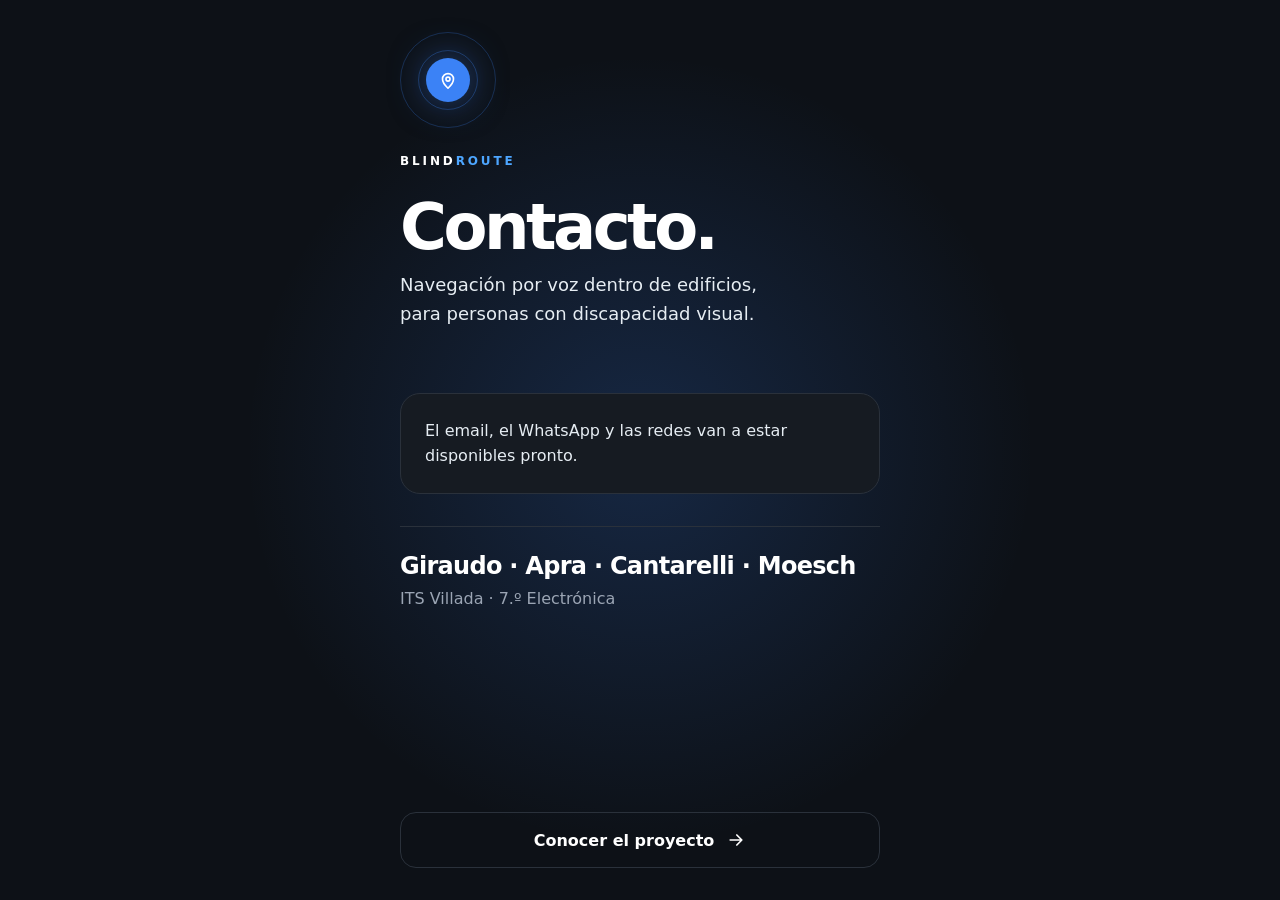
==== commit 4263ad51: "Formulario de consultas, tono informativo y textos corregidos" ====
--- a/contacto/index.html
+++ b/contacto/index.html
@@ -4,18 +4,18 @@
 <meta charset="utf-8">
 <meta name="viewport" content="width=device-width, initial-scale=1, viewport-fit=cover">
 <title>Contacto · BlindRoute</title>
-<meta name="description" content="Contactá al equipo de BlindRoute: navegación por voz dentro de edificios para personas con discapacidad visual.">
+<meta name="description" content="Contacto del equipo de BlindRoute: navegación por voz dentro de edificios para personas con discapacidad visual.">
 <meta name="theme-color" content="#0D1117">
 <meta name="color-scheme" content="dark">
 <meta property="og:type" content="website">
 <meta property="og:locale" content="es_AR">
 <meta property="og:site_name" content="BlindRoute">
 <meta property="og:title" content="Contacto · BlindRoute">
-<meta property="og:description" content="Navegación por voz dentro de edificios. Escribinos o guardá nuestro contacto.">
+<meta property="og:description" content="Navegación por voz dentro de edificios. Consultas y datos de contacto del equipo.">
 <!-- PENDIENTE (dominio): og:url, og:image (URL absoluta) y <link rel="canonical">. Ver CLAUDE.md. -->
 <link rel="icon" href="../assets/img/favicon.svg" type="image/svg+xml">
 <link rel="apple-touch-icon" href="../assets/img/apple-touch-icon.png">
-<link rel="stylesheet" href="../assets/css/site.css?v=9">
+<link rel="stylesheet" href="../assets/css/site.css?v=19">
 </head>
 <body>
 
@@ -39,7 +39,7 @@
     <span class="d"><svg class="ico"><use href="#i-pin"/></svg></span>
   </div>
   <p class="eyebrow marca">Blind<span class="marca-r">Route</span></p>
-  <h1>Contactanos.</h1>
+  <h1>Contacto.</h1>
   <p class="tag">Navegación por voz dentro de edificios, para personas con discapacidad visual.</p>
 
   <section class="canales" aria-labelledby="h-canales">
@@ -78,7 +78,7 @@
       </li>
     </ul>
 
-    <p class="sin-datos">Los datos de contacto van a estar disponibles pronto.</p>
+    <p class="sin-datos">El email, el WhatsApp y las redes van a estar disponibles pronto.</p>
 
     <!-- Guardar contacto: requiere el archivo contacto/blindroute.vcf. Borrá hidden cuando exista. -->
     <div class="guardar" hidden>
@@ -86,6 +86,33 @@
         <svg class="ico" aria-hidden="true"><use href="#i-download"/></svg>Guardar contacto
       </a>
     </div>
+  </section>
+
+  <!-- Consultas: se envían al mail del equipo con api/contacto.js (Resend). Ver CLAUDE.md, "Formulario de consultas". -->
+  <section class="consulta" aria-labelledby="h-consulta">
+    <h2 id="h-consulta">Consultas</h2>
+    <p class="consulta-intro">Las preguntas llegan directo al equipo de BlindRoute. La respuesta se envía al email indicado.</p>
+    <form class="form-consulta" action="../api/contacto/" method="post">
+      <div class="fila">
+        <label for="c-nombre">Nombre <span class="opc">(opcional)</span></label>
+        <input id="c-nombre" name="nombre" type="text" autocomplete="name" maxlength="80">
+      </div>
+      <div class="fila">
+        <label for="c-email">Email</label>
+        <input id="c-email" name="email" type="email" autocomplete="email" inputmode="email" autocapitalize="none" spellcheck="false" required maxlength="120">
+      </div>
+      <div class="fila">
+        <label for="c-mensaje">Pregunta</label>
+        <textarea id="c-mensaje" name="mensaje" rows="5" required minlength="5" maxlength="2000"></textarea>
+      </div>
+      <div class="trampa" aria-hidden="true">
+        <label for="c-web">No completar este campo</label>
+        <input id="c-web" name="web" type="text" tabindex="-1" autocomplete="off">
+      </div>
+      <button class="btn btn-primary" type="submit">Enviar pregunta</button>
+      <p class="form-estado" role="status" aria-live="polite"></p>
+      <p class="form-nota">Los datos se usan solo para responder la consulta.</p>
+    </form>
   </section>
 
   <section class="equipo-c" aria-label="Equipo">
@@ -102,5 +129,6 @@
 
 </main>
 
+<script src="../assets/js/contacto.js?v=1" defer></script>
 </body>
 </html>
--- a/assets/css/site.css
+++ b/assets/css/site.css
@@ -98,6 +98,14 @@
 .eslogan{text-wrap:balance}
 .eslogan span{color:var(--ok)}
 .hero .lead{margin-top:var(--s4);max-width:34ch}
+/* celular: el campo de ondas es un bloque arriba y el texto va debajo, en el flujo normal.
+   Antes iba posicionado al 33 % del alto del inicio y, en pantallas bajas, el texto se le montaba encima. */
+@media (max-width:899px){
+  .hero{min-height:auto;justify-content:flex-start;padding-top:72px}
+  .campo-wrap{position:relative;inset:auto;flex:none;height:clamp(230px,40svh,360px);margin:0 calc(var(--pad) * -1) var(--s4)}
+  .campo{top:50%;width:max(150vw,700px)}
+  .subtitulo{top:auto;bottom:var(--s2)}
+}
 .btns{display:flex;flex-direction:column;gap:var(--s3);margin-top:var(--s6)}
 @media (min-width:560px){.btns{flex-direction:row}}
 @media (min-width:900px){
@@ -129,17 +137,6 @@
 .num .nn{white-space:nowrap}
 .apoyo{margin-top:var(--s3);color:var(--body);font-weight:600}
 .fuente{margin-top:auto;padding-top:var(--s5);font-size:var(--fs-sm);line-height:1.5;color:var(--muted);max-width:48ch}
-/* analogía de Córdoba: 100 puntos = la ciudad; se encienden 60 (casi 900.000 personas) */
-.cba{margin:var(--s7) 0 0;padding-top:var(--s5);border-top:1px solid var(--line);display:grid;grid-template-columns:minmax(0,1fr);gap:var(--s5);align-items:center}
-.cba-frase{font:600 var(--fs-2xl)/1.15 var(--display);letter-spacing:-.035em;color:var(--text);max-width:22ch;text-wrap:balance}
-.cba-frase strong{color:var(--ok);font-weight:600}
-.cba-leyenda{display:flex;align-items:center;gap:var(--s2);margin-top:var(--s3);color:var(--body);font-size:var(--fs-sm)}
-.cba-leyenda .pt{width:12px;height:12px;border-radius:50%;background:var(--ok);flex:none}
-.cba .fuente{padding-top:var(--s4)}
-.cba-grilla{display:grid;grid-template-columns:repeat(10,minmax(0,1fr));gap:clamp(6px,2vw,10px);width:min(100%,300px)}
-.cba-grilla i{position:relative;display:block;aspect-ratio:1;border-radius:50%;background:var(--raised)}
-.cba-grilla i.on::after{content:"";position:absolute;inset:0;border-radius:50%;background:var(--ok);box-shadow:0 0 10px rgba(0,217,126,.45)}
-@media (min-width:900px){.cba{grid-template-columns:minmax(0,1.1fr) minmax(0,.9fr);gap:var(--s8)}.cba-grilla{justify-self:end;width:min(100%,340px)}}
 
 @media (min-width:900px){.cifras{grid-template-columns:minmax(0,1fr) minmax(0,1fr);gap:var(--s8)}}
 
@@ -246,7 +243,7 @@
 .vent p{margin-top:var(--s1);color:var(--body)}
 @media (hover:hover) and (pointer:fine){.vent li:hover{border-color:var(--accent)}}
 @media (min-width:900px){
-  .vent{grid-template-columns:repeat(3,minmax(0,1fr))}
+  .vent{grid-template-columns:repeat(2,minmax(0,1fr))}
   .vent li{grid-template-columns:minmax(0,1fr);align-items:start;gap:var(--s5);padding:var(--s6) var(--s5)}
 }
 
@@ -302,11 +299,16 @@
 /* ejemplo de funcionamiento en perspectiva */
 .rec3d{margin-top:var(--s5);display:grid;grid-template-columns:minmax(0,1fr);gap:var(--s5)}
 .rec3d>*{min-width:0}
-.vista{position:relative;height:clamp(340px,92vw,520px);display:grid;place-items:center;perspective:1100px}
-.mundo{--k:.58;position:relative;width:400px;height:400px;transform-style:preserve-3d;transform:scale(var(--k)) rotateX(50deg) rotateZ(-40deg)}
-@media (max-width:359px){.mundo{--k:.5}}
-@media (min-width:560px){.mundo{--k:.8}}
-@media (min-width:900px){.mundo{--k:1}}
+/* --k es la escala de la escena. El dibujo proyectado mide unos 584×434 a escala 1 y queda corrido
+   respecto del centro de la caja; translate lo recentra. La perspectiva también escala con --k:
+   así el dibujo proyectado crece de forma uniforme y el centrado vale para cualquier ancho. */
+.vista{--k:.5;--dx:-4px;--dy:-10px;position:relative;height:calc(var(--k) * 450px + 24px)}
+@media (max-width:359px){.vista{--k:.44}}
+@media (min-width:390px){.vista{--k:.55}}
+@media (min-width:412px){.vista{--k:.58}}
+@media (min-width:560px){.vista{--k:.8}}
+@media (min-width:900px){.vista{--k:.9}}
+.mundo{position:absolute;width:400px;height:400px;margin:-200px 0 0 -200px;transform-style:preserve-3d;left:calc(50% + var(--k) * var(--dx));top:calc(50% + var(--k) * var(--dy));transform:perspective(calc(var(--k) * 2200px)) scale(var(--k)) rotateX(50deg) rotateZ(-40deg)}
 .piso{position:absolute;inset:0;border-radius:14px;background-color:var(--card);border:1px solid var(--line);
   background-image:radial-gradient(circle at 50% 58%,rgba(59,130,246,.16),rgba(59,130,246,0) 66%),linear-gradient(rgba(42,49,59,.55) 1px,transparent 1px),linear-gradient(90deg,rgba(42,49,59,.55) 1px,transparent 1px);background-size:100% 100%,40px 40px,40px 40px;
   box-shadow:0 0 0 1px rgba(255,255,255,.02),30px 40px 80px rgba(0,0,0,.5)}
@@ -426,14 +428,32 @@
 .contacto .equipo-c{margin-top:var(--s6);padding-top:var(--s5);border-top:1px solid var(--line)}
 .equipo-c .nombres{font:600 var(--fs-xl)/1.3 var(--display);letter-spacing:-.03em;color:var(--text);text-wrap:balance}
 .equipo-c .escuela{margin-top:var(--s1);color:var(--muted)}
+/* formulario de consultas */
+.consulta{margin-top:var(--s7);padding-top:var(--s6);border-top:1px solid var(--line)}
+.consulta[hidden]{display:none}
+.consulta h2{font-size:var(--fs-2xl)}
+.consulta-intro{margin-top:var(--s2);color:var(--body)}
+.form-consulta{display:grid;gap:var(--s4);margin-top:var(--s5)}
+.fila{display:grid;gap:var(--s2)}
+.fila label{font-weight:600;color:var(--text)}
+.fila .opc{font-weight:400;color:var(--muted)}
+.fila input,.fila textarea{width:100%;min-height:52px;padding:var(--s3) var(--s4);border-radius:14px;border:1px solid var(--line);background:var(--card);color:var(--text);
+  font:400 16px/1.5 "IBM Plex Sans",system-ui,sans-serif;transition:border-color 150ms ease-out}
+.fila textarea{min-height:140px;resize:vertical}
+.fila input:focus-visible,.fila textarea:focus-visible{outline:3px solid #fff;outline-offset:2px;border-color:var(--accent)}
+@media (hover:hover) and (pointer:fine){.fila input:hover,.fila textarea:hover{border-color:#3a4350}}
+.trampa{position:absolute;left:-9999px;width:1px;height:1px;overflow:hidden}
+.form-consulta .btn{width:100%}
+.form-consulta .btn:disabled{opacity:.6;cursor:progress}
+.form-estado{min-height:1.5em;font-weight:600}
+.form-estado[data-tipo="ok"]{color:var(--ok)}
+.form-estado[data-tipo="error"]{color:#FF8A80}
+.form-nota{font-size:var(--fs-sm);color:var(--muted)}
 .contacto .conocer{margin-top:auto;padding-top:var(--s6)}
 .conocer .btn{width:100%}
 
 /* ---------- movimiento: solo si el sistema no pide reducirlo ---------- */
 @media (prefers-reduced-motion:no-preference){
-  /* Córdoba: los puntos verdes se encienden uno tras otro, 14 ms entre cada uno */
-  .js .cba.in .cba-grilla i.on::after{animation:prende .45s var(--ease) backwards;animation-delay:calc(var(--k) * 14ms + .35s)}
-  @keyframes prende{from{opacity:0;transform:scale(.4)}}
   html{scroll-behavior:smooth}
   .rise{animation:rise .8s var(--ease) backwards;animation-delay:calc(var(--i,0) * 90ms)}
   @keyframes rise{from{opacity:0;transform:translateY(16px)}}
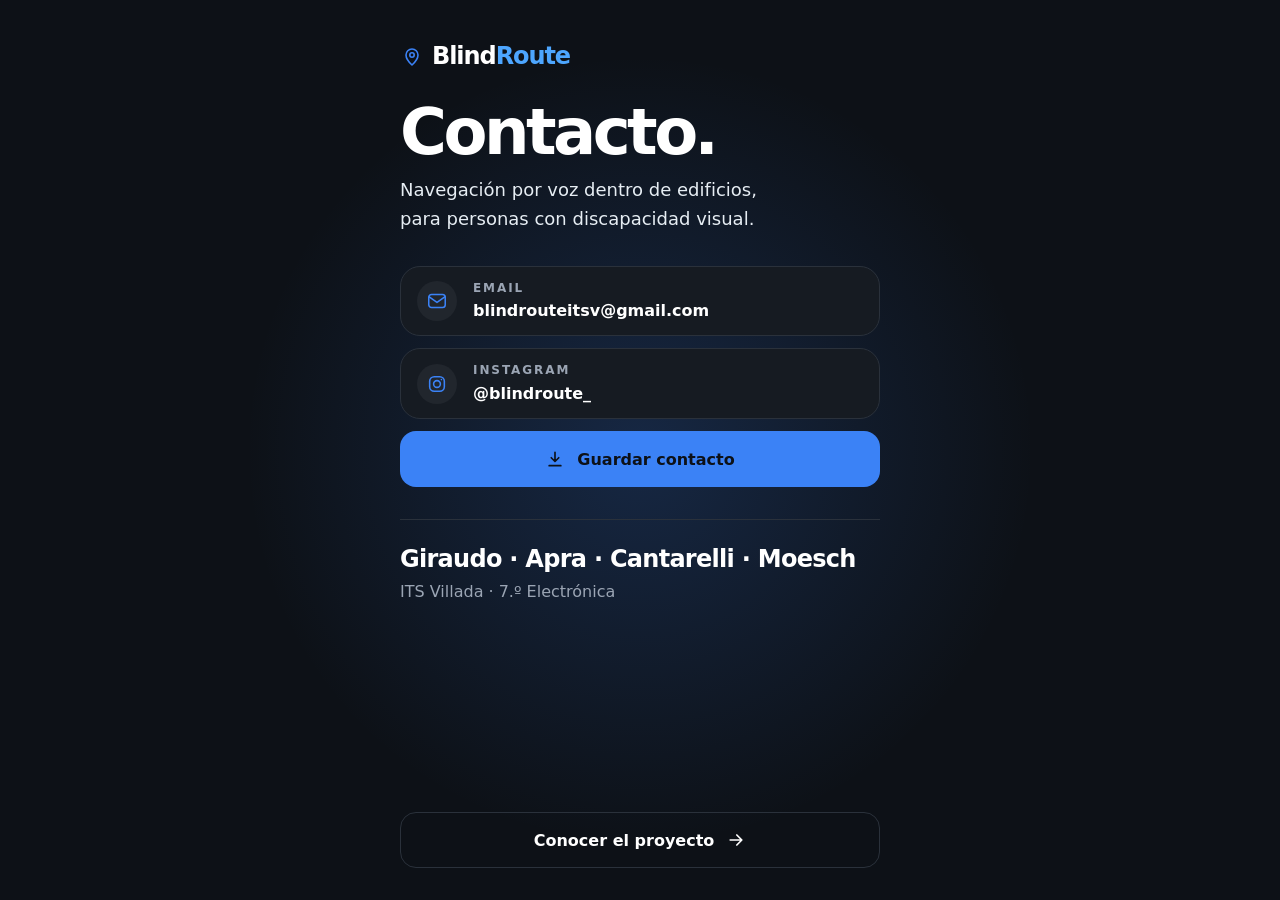
==== commit c973c117: "Arreglo de botones en celular, Instagram y mail en contacto, logo y Quiénes somos - Escena 3D (.vist" ====
--- a/contacto/index.html
+++ b/contacto/index.html
@@ -15,7 +15,7 @@
 <!-- PENDIENTE (dominio): og:url, og:image (URL absoluta) y <link rel="canonical">. Ver CLAUDE.md. -->
 <link rel="icon" href="../assets/img/favicon.svg" type="image/svg+xml">
 <link rel="apple-touch-icon" href="../assets/img/apple-touch-icon.png">
-<link rel="stylesheet" href="../assets/css/site.css?v=19">
+<link rel="stylesheet" href="../assets/css/site.css?v=22">
 </head>
 <body>
 
@@ -34,11 +34,7 @@
 
 <main id="contenido" class="contacto">
 
-  <div class="beacon-s" aria-hidden="true">
-    <span class="r"></span><span class="r"></span>
-    <span class="d"><svg class="ico"><use href="#i-pin"/></svg></span>
-  </div>
-  <p class="eyebrow marca">Blind<span class="marca-r">Route</span></p>
+  <a class="brand marca-c" href="../" aria-label="BlindRoute, página principal"><svg class="ico pin" aria-hidden="true"><use href="#i-pin"/></svg><span>Blind<span class="marca-r">Route</span></span></a>
   <h1>Contacto.</h1>
   <p class="tag">Navegación por voz dentro de edificios, para personas con discapacidad visual.</p>
 
@@ -58,10 +54,10 @@
       ============================================================
     -->
     <ul class="medios">
-      <li hidden data-medio="email">
-        <a class="medio" href="mailto:COMPLETAR">
+      <li data-medio="email">
+        <a class="medio" href="mailto:blindrouteitsv@gmail.com">
           <svg class="ico" aria-hidden="true"><use href="#i-mail"/></svg>
-          <span><small>Email</small><span class="v">COMPLETAR</span></span>
+          <span><small>Email</small><span class="v">blindrouteitsv@gmail.com</span></span>
         </a>
       </li>
       <li hidden data-medio="whatsapp">
@@ -70,18 +66,18 @@
           <span><small>WhatsApp</small><span class="v">COMPLETAR</span></span>
         </a>
       </li>
-      <li hidden data-medio="instagram">
-        <a class="medio" href="https://www.instagram.com/COMPLETAR">
+      <li data-medio="instagram">
+        <a class="medio" href="https://www.instagram.com/blindroute_">
           <svg class="ico" aria-hidden="true"><use href="#i-instagram"/></svg>
-          <span><small>Instagram</small><span class="v">COMPLETAR</span></span>
+          <span><small>Instagram</small><span class="v">@blindroute_</span></span>
         </a>
       </li>
     </ul>
 
-    <p class="sin-datos">El email, el WhatsApp y las redes van a estar disponibles pronto.</p>
+    <p class="sin-datos">El WhatsApp va a estar disponible pronto.</p>
 
     <!-- Guardar contacto: requiere el archivo contacto/blindroute.vcf. Borrá hidden cuando exista. -->
-    <div class="guardar" hidden>
+    <div class="guardar">
       <a class="btn btn-primary" href="blindroute.vcf" download>
         <svg class="ico" aria-hidden="true"><use href="#i-download"/></svg>Guardar contacto
       </a>
--- a/assets/css/site.css
+++ b/assets/css/site.css
@@ -43,6 +43,9 @@
 /* marca: Blind en blanco, Route en celeste */
 .marca-r,h1 .marca-r,.brand .marca-r{color:var(--celeste)}
 .eyebrow.marca{color:var(--text)}
+/* logo de /contacto/: vuelve a la página principal */
+.brand.marca-c{margin-bottom:var(--s3);margin-left:calc(var(--s2) * -1);padding:0 var(--s2);border-radius:12px;font-size:var(--fs-xl)}
+.brand.marca-c .pin{color:var(--accent)}
 h3{font-weight:600;font-size:var(--fs-xl);line-height:1.15;letter-spacing:-.03em}
 .eyebrow{margin-bottom:var(--s4);font-size:var(--fs-xs);font-weight:600;letter-spacing:.24em;text-transform:uppercase;color:var(--accent)}
 .lead{font-size:var(--fs-lg);color:var(--body);max-width:46ch}
@@ -302,7 +305,11 @@
 /* --k es la escala de la escena. El dibujo proyectado mide unos 584×434 a escala 1 y queda corrido
    respecto del centro de la caja; translate lo recentra. La perspectiva también escala con --k:
    así el dibujo proyectado crece de forma uniforme y el centrado vale para cualquier ancho. */
-.vista{--k:.5;--dx:-4px;--dy:-10px;position:relative;height:calc(var(--k) * 450px + 24px)}
+/* La escena es decorativa: no recibe toques y se recorta a su caja. Sin esto, en celular el
+   navegador proyectaba la zona de toque de la marca de destino (3D) sobre los botones del inicio
+   y los dejaba sin funcionar después de hacer scroll. */
+.vista{--k:.5;--dx:-4px;--dy:-10px;position:relative;height:calc(var(--k) * 450px + 24px);overflow:hidden;pointer-events:none}
+.vista *{pointer-events:none}
 @media (max-width:359px){.vista{--k:.44}}
 @media (min-width:390px){.vista{--k:.55}}
 @media (min-width:412px){.vista{--k:.58}}
@@ -404,7 +411,7 @@
   padding:max(var(--s6),env(safe-area-inset-top)) var(--pad) max(var(--s6),env(safe-area-inset-bottom))}
 .contacto::before{content:"";position:absolute;z-index:-1;left:50%;top:0;translate:-50% 0;width:140vw;max-width:900px;aspect-ratio:1;pointer-events:none;
   background:radial-gradient(circle,rgba(59,130,246,.2),rgba(59,130,246,0) 62%)}
-.beacon-s{position:relative;width:96px;aspect-ratio:1;display:grid;place-items:center;margin-bottom:var(--s5);view-transition-name:marca}
+.beacon-s{position:relative;width:96px;aspect-ratio:1;display:grid;place-items:center;margin-bottom:var(--s5)}
 .beacon-s .r{position:absolute;inset:0;border:1px solid var(--accent);border-radius:50%}
 .beacon-s .r:nth-child(1){transform:scale(.62);opacity:.5}
 .beacon-s .r:nth-child(2){opacity:.25}
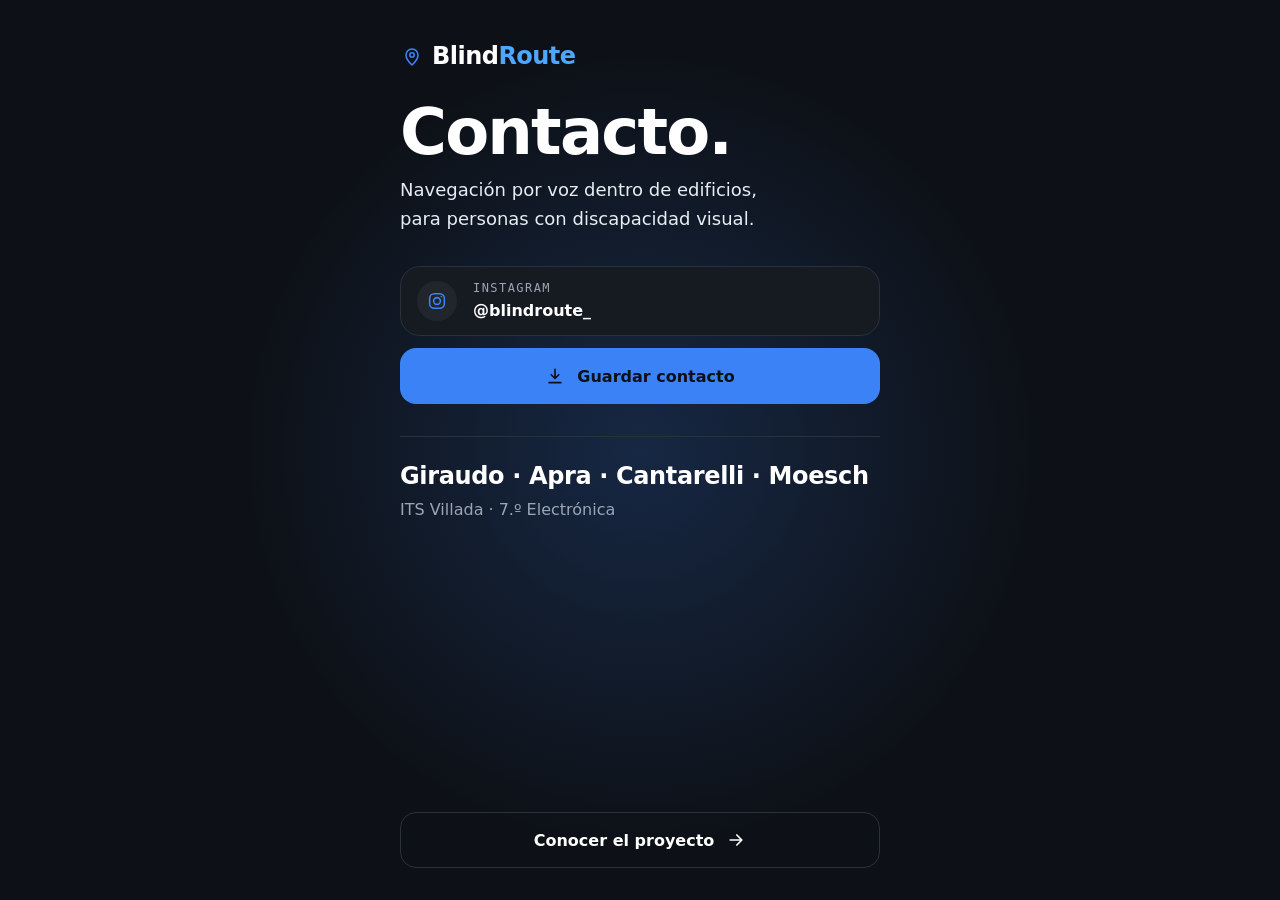
==== commit 8d3008d4: "Tipografía Atkinson, textos sin detalles técnicos, mail oculto y código sin comentarios - Tipografía" ====
--- a/contacto/index.html
+++ b/contacto/index.html
@@ -12,10 +12,9 @@
 <meta property="og:site_name" content="BlindRoute">
 <meta property="og:title" content="Contacto · BlindRoute">
 <meta property="og:description" content="Navegación por voz dentro de edificios. Consultas y datos de contacto del equipo.">
-<!-- PENDIENTE (dominio): og:url, og:image (URL absoluta) y <link rel="canonical">. Ver CLAUDE.md. -->
 <link rel="icon" href="../assets/img/favicon.svg" type="image/svg+xml">
 <link rel="apple-touch-icon" href="../assets/img/apple-touch-icon.png">
-<link rel="stylesheet" href="../assets/css/site.css?v=22">
+<link rel="stylesheet" href="../assets/css/site.css?v=24">
 </head>
 <body>
 
@@ -41,31 +40,7 @@
   <section class="canales" aria-labelledby="h-canales">
     <h2 id="h-canales" class="vh">Medios de contacto</h2>
 
-    <!--
-      ============================================================
-      DATOS DE CONTACTO · único lugar donde se cargan
-      Para publicar un medio:
-        1. Reemplazá href y el texto de <span class="v"> (donde dice COMPLETAR).
-        2. Borrá el atributo hidden de ese <li>.
-      Mientras un <li> tenga hidden, no se muestra ni se enlaza.
-      Para sumar otra red: copiá un <li>, cambiá el nombre y el ícono.
-      El botón "Guardar contacto" está más abajo (necesita blindroute.vcf).
-      Paso a paso completo en CLAUDE.md, sección "Pendientes".
-      ============================================================
-    -->
     <ul class="medios">
-      <li data-medio="email">
-        <a class="medio" href="mailto:blindrouteitsv@gmail.com">
-          <svg class="ico" aria-hidden="true"><use href="#i-mail"/></svg>
-          <span><small>Email</small><span class="v">blindrouteitsv@gmail.com</span></span>
-        </a>
-      </li>
-      <li hidden data-medio="whatsapp">
-        <a class="medio" href="https://wa.me/COMPLETAR">
-          <svg class="ico" aria-hidden="true"><use href="#i-whatsapp"/></svg>
-          <span><small>WhatsApp</small><span class="v">COMPLETAR</span></span>
-        </a>
-      </li>
       <li data-medio="instagram">
         <a class="medio" href="https://www.instagram.com/blindroute_">
           <svg class="ico" aria-hidden="true"><use href="#i-instagram"/></svg>
@@ -76,7 +51,6 @@
 
     <p class="sin-datos">El WhatsApp va a estar disponible pronto.</p>
 
-    <!-- Guardar contacto: requiere el archivo contacto/blindroute.vcf. Borrá hidden cuando exista. -->
     <div class="guardar">
       <a class="btn btn-primary" href="blindroute.vcf" download>
         <svg class="ico" aria-hidden="true"><use href="#i-download"/></svg>Guardar contacto
@@ -84,7 +58,6 @@
     </div>
   </section>
 
-  <!-- Consultas: se envían al mail del equipo con api/contacto.js (Resend). Ver CLAUDE.md, "Formulario de consultas". -->
   <section class="consulta" aria-labelledby="h-consulta">
     <h2 id="h-consulta">Consultas</h2>
     <p class="consulta-intro">Las preguntas llegan directo al equipo de BlindRoute. La respuesta se envía al email indicado.</p>
@@ -112,7 +85,6 @@
   </section>
 
   <section class="equipo-c" aria-label="Equipo">
-    <!-- PENDIENTE: nombres completos y roles. Por ahora solo apellidos. -->
     <p class="nombres">Giraudo · Apra · Cantarelli · Moesch</p>
     <p class="escuela">ITS Villada · 7.º Electrónica</p>
   </section>
@@ -125,6 +97,6 @@
 
 </main>
 
-<script src="../assets/js/contacto.js?v=1" defer></script>
+<script src="../assets/js/contacto.js?v=2" defer></script>
 </body>
 </html>
--- a/assets/css/site.css
+++ b/assets/css/site.css
@@ -1,10 +1,7 @@
-/* BlindRoute · sitio v3 · "un edificio que te habla"
-   El motivo es el sonido: ondas que salen de un punto y despiertan a los beacons a su paso. */
-
-@font-face{font-family:Sora;font-weight:600;font-display:swap;src:url(../fonts/sora-600.woff2) format("woff2")}
-@font-face{font-family:Sora;font-weight:800;font-display:swap;src:url(../fonts/sora-800.woff2) format("woff2")}
-@font-face{font-family:"IBM Plex Sans";font-weight:400;font-display:swap;src:url(../fonts/plex-400.woff2) format("woff2")}
-@font-face{font-family:"IBM Plex Sans";font-weight:600;font-display:swap;src:url(../fonts/plex-600.woff2) format("woff2")}
+@font-face{font-family:"Atkinson Hyperlegible Next";font-weight:400;font-display:swap;src:url(../fonts/atk-400.woff2) format("woff2")}
+@font-face{font-family:"Atkinson Hyperlegible Next";font-weight:700;font-display:swap;src:url(../fonts/atk-700.woff2) format("woff2")}
+@font-face{font-family:"Atkinson Hyperlegible Next";font-weight:800;font-display:swap;src:url(../fonts/atk-800.woff2) format("woff2")}
+@font-face{font-family:"Atkinson Hyperlegible Mono";font-weight:500;font-display:swap;src:url(../fonts/atk-mono-500.woff2) format("woff2")}
 
 :root{
   --bg:#0D1117; --deep:#05070A; --card:#161B22; --raised:#21262D; --line:#2A313B;
@@ -15,7 +12,8 @@
   --fs-xl:clamp(1.25rem,4.6vw,1.5rem);
   --fs-2xl:clamp(1.75rem,6.6vw,2.5rem);
   --fs-3xl:clamp(2.25rem,9vw,4.25rem);
-  --display:Sora,system-ui,sans-serif;
+  --display:"Atkinson Hyperlegible Next",system-ui,sans-serif;
+  --mono:"Atkinson Hyperlegible Mono",ui-monospace,monospace;
   --ease:cubic-bezier(.2,.8,.2,1);
   --pad:clamp(20px,5vw,40px);
   --max:1120px;
@@ -23,7 +21,7 @@
 }
 *,*::before,*::after{box-sizing:border-box}
 html{-webkit-tap-highlight-color:transparent;-webkit-text-size-adjust:100%;scroll-padding-top:84px;overflow-x:clip;overscroll-behavior-y:none}
-body{margin:0;background:var(--bg);color:var(--body);font:400 var(--fs-base)/1.6 "IBM Plex Sans",system-ui,sans-serif;-webkit-font-smoothing:antialiased;overflow-x:clip}
+body{margin:0;background:var(--bg);color:var(--body);font:400 var(--fs-base)/1.6 "Atkinson Hyperlegible Next",system-ui,sans-serif;-webkit-font-smoothing:antialiased;overflow-x:clip}
 svg{display:block;max-width:100%}
 a,button{touch-action:manipulation}
 a{color:inherit}
@@ -36,24 +34,24 @@
 .wrap{width:min(100% - 2*var(--pad),var(--max));margin-inline:auto}
 
 h1,h2,h3{font-family:var(--display);color:var(--text);margin:0}
-h1{font-weight:800;line-height:1;letter-spacing:-.055em;text-wrap:balance}
-h2{font-weight:600;font-size:var(--fs-3xl);line-height:1.04;letter-spacing:-.04em;text-wrap:balance}
+h1{font-weight:800;line-height:1;letter-spacing:-.028em;text-wrap:balance}
+h2{font-weight:600;font-size:var(--fs-3xl);line-height:1.04;letter-spacing:-.02em;text-wrap:balance}
 h1,h2,h3,.lugares li{overflow-wrap:anywhere}
-h2 span,h1 span{color:var(--ok)}
-/* marca: Blind en blanco, Route en celeste */
+h1 span{color:var(--ok)}
+h2 span{color:inherit}
+
 .marca-r,h1 .marca-r,.brand .marca-r{color:var(--celeste)}
 .eyebrow.marca{color:var(--text)}
-/* logo de /contacto/: vuelve a la página principal */
+
 .brand.marca-c{margin-bottom:var(--s3);margin-left:calc(var(--s2) * -1);padding:0 var(--s2);border-radius:12px;font-size:var(--fs-xl)}
 .brand.marca-c .pin{color:var(--accent)}
-h3{font-weight:600;font-size:var(--fs-xl);line-height:1.15;letter-spacing:-.03em}
-.eyebrow{margin-bottom:var(--s4);font-size:var(--fs-xs);font-weight:600;letter-spacing:.24em;text-transform:uppercase;color:var(--accent)}
+h3{font-weight:600;font-size:var(--fs-xl);line-height:1.15;letter-spacing:-.015em}
+.eyebrow{margin-bottom:var(--s4);font-size:var(--fs-xs);font-family:var(--mono);font-weight:500;letter-spacing:.12em;text-transform:uppercase;color:var(--accent)}
 .lead{font-size:var(--fs-lg);color:var(--body);max-width:46ch}
 
-/* ---------- botones: reposo · hover · foco · presionado ---------- */
 .btn,.pill{display:inline-flex;align-items:center;justify-content:center;gap:var(--s3);text-decoration:none;cursor:pointer;
   transition:transform 120ms ease-out,background-color 150ms ease-out,border-color 150ms ease-out}
-.btn{min-height:56px;padding:0 28px;border-radius:16px;font:600 var(--fs-base) "IBM Plex Sans",system-ui,sans-serif;border:1px solid transparent}
+.btn{min-height:56px;padding:0 28px;border-radius:16px;font:600 var(--fs-base) "Atkinson Hyperlegible Next",system-ui,sans-serif;border:1px solid transparent}
 .btn-primary{background:var(--accent);color:var(--bg)}
 .btn-ghost{background:transparent;color:var(--text);border-color:var(--line)}
 .btn-lg{min-height:64px;padding:0 44px;font-size:var(--fs-lg)}
@@ -65,12 +63,11 @@
   .btn-ghost:hover,.pill:hover{border-color:var(--accent);background:var(--card)}
 }
 
-/* ---------- encabezado ---------- */
 .top{position:fixed;inset:0 0 auto 0;z-index:30;transition:background-color 250ms ease-out,border-color 250ms ease-out}
 .top.fijo{background:rgba(13,17,23,.86);-webkit-backdrop-filter:blur(10px);backdrop-filter:blur(10px);border-bottom:1px solid var(--line)}
 .top .caja{width:min(100% - 2*var(--pad),var(--max));margin-inline:auto;display:flex;flex-wrap:wrap;align-items:center;justify-content:space-between;column-gap:var(--s3);min-height:68px;padding-top:env(safe-area-inset-top)}
 .avance{position:absolute;left:0;right:0;bottom:-1px;height:2px;background:var(--ok);transform-origin:left;transform:scaleX(var(--p,0));pointer-events:none}
-.brand{display:inline-flex;align-items:center;gap:var(--s2);min-height:48px;text-decoration:none;font:800 var(--fs-lg) var(--display);letter-spacing:-.045em;color:var(--text)}
+.brand{display:inline-flex;align-items:center;gap:var(--s2);min-height:48px;text-decoration:none;font:800 var(--fs-lg) var(--display);letter-spacing:-.022em;color:var(--text)}
 .brand .pin{color:var(--accent);font-size:24px;view-transition-name:marca}
 .brand:active{opacity:.8}
 .nav{display:none;gap:var(--s1);margin:0 var(--s4) 0 auto}
@@ -79,7 +76,6 @@
 @media (hover:hover) and (pointer:fine){.nav a:hover{color:var(--text)}}
 @media (min-width:900px){.nav{display:flex}}
 
-/* ---------- inicio: el campo de ondas ---------- */
 .hero{position:relative;min-height:max(100svh,680px);display:flex;flex-direction:column;justify-content:flex-end;overflow:hidden;isolation:isolate;
   padding:96px var(--pad) calc(var(--s7) + env(safe-area-inset-bottom))}
 .campo-wrap{position:absolute;inset:0;z-index:-1;pointer-events:none}
@@ -93,16 +89,15 @@
   border-radius:14px;background:rgba(5,7,10,.78);border:1px solid rgba(0,217,126,.32);color:var(--ok);-webkit-backdrop-filter:blur(6px);backdrop-filter:blur(6px)}
 .subtitulo .ico{width:20px;height:20px;stroke-width:1.8}
 .frases{display:grid}
-.frases b{grid-area:1/1;font:600 var(--fs-base) var(--display);letter-spacing:-.02em;opacity:0}
+.frases b{grid-area:1/1;font:600 var(--fs-base) var(--display);letter-spacing:-.01em;opacity:0}
 .frases b:first-child{opacity:1}
 .hero-txt{position:relative;max-width:640px}
-.hero h1{font-size:min(15.2vw,8rem);letter-spacing:-.06em;overflow-wrap:normal;white-space:nowrap}
-.eslogan{margin-top:var(--s4);font:600 clamp(1.5rem,6.4vw,2.5rem)/1.1 var(--display);letter-spacing:-.04em;color:var(--text)}
+.hero h1{font-size:min(15.2vw,8rem);letter-spacing:-.03em;overflow-wrap:normal;white-space:nowrap}
+.eslogan{margin-top:var(--s4);font:600 clamp(1.5rem,6.4vw,2.5rem)/1.1 var(--display);letter-spacing:-.02em;color:var(--text)}
 .eslogan{text-wrap:balance}
 .eslogan span{color:var(--ok)}
 .hero .lead{margin-top:var(--s4);max-width:34ch}
-/* celular: el campo de ondas es un bloque arriba y el texto va debajo, en el flujo normal.
-   Antes iba posicionado al 33 % del alto del inicio y, en pantallas bajas, el texto se le montaba encima. */
+
 @media (max-width:899px){
   .hero{min-height:auto;justify-content:flex-start;padding-top:72px}
   .campo-wrap{position:relative;inset:auto;flex:none;height:clamp(230px,40svh,360px);margin:0 calc(var(--pad) * -1) var(--s4)}
@@ -124,19 +119,17 @@
 .hero-txt{width:min(100%,var(--max));margin-inline:auto}
 @media (min-width:900px){.hero-txt{margin-inline:max(0px,calc((100% - var(--max))/2))}}
 
-/* ---------- secciones ---------- */
 .sec{padding-block:var(--sec)}
-/* el título queda justo debajo del encabezado al llegar por un enlace (el relleno de arriba no cuenta) */
+
 .sec,.llegada{scroll-margin-top:calc(-1 * var(--sec) + 8px)}
 .sec h2{max-width:16ch}
 .sec .lead{margin-top:var(--s4)}
 
-/* el problema: cifras como lectura grande, sin cajas */
 .cifras{display:grid;grid-template-columns:minmax(0,1fr);gap:var(--s6);margin-top:var(--s7);align-items:start}
 .cifra{padding-top:var(--s5);border-top:1px solid var(--line);display:flex;flex-direction:column}
 .cifra .d{font-size:var(--fs-lg);color:var(--body);max-width:30ch}
-.num{display:flex;flex-wrap:wrap;align-items:baseline;column-gap:.22em;margin:var(--s2) 0;font:800 clamp(1.75rem,11.5vw,5.25rem)/.95 var(--display);letter-spacing:-.06em;color:var(--text)}
-.num .casi{font-size:.38em;letter-spacing:-.02em}
+.num{display:flex;flex-wrap:wrap;align-items:baseline;column-gap:.22em;margin:var(--s2) 0;font:800 clamp(1.75rem,11.5vw,5.25rem)/.95 var(--display);letter-spacing:-.03em;color:var(--text)}
+.num .casi{font-size:.38em;letter-spacing:-.01em}
 .num .nn{white-space:nowrap}
 .apoyo{margin-top:var(--s3);color:var(--body);font-weight:600}
 .fuente{margin-top:auto;padding-top:var(--s5);font-size:var(--fs-sm);line-height:1.5;color:var(--muted);max-width:48ch}
@@ -157,11 +150,10 @@
 .diag .punto-d{fill:var(--ok)}
 .diag .enlace{fill:none;stroke:var(--ok);stroke-width:1.6;opacity:.7}
 .diag .persona-d{fill:#fff}
-.diag .et{font:600 14px "IBM Plex Sans",sans-serif;fill:var(--muted)}
+.diag .et{font:600 14px "Atkinson Hyperlegible Next",sans-serif;fill:var(--muted)}
 .diag .et-b{fill:var(--ok)}
 @media (min-width:900px){.prob{grid-template-columns:minmax(0,1fr) minmax(0,1fr);gap:var(--s7)}}
 
-/* cómo funciona: una escena que cambia con el scroll */
 .demo{display:grid;grid-template-columns:minmax(0,1fr);gap:var(--s4);margin-top:var(--s5)}
 .escena-wrap,.pasos{min-width:0}
 .escena-wrap{position:sticky;top:72px;z-index:5;background:var(--bg);padding-block:var(--s3) var(--s4)}
@@ -183,13 +175,13 @@
 .onda-voz{display:flex;gap:var(--s1);align-items:center;height:30px;flex:none}
 .onda-voz i{display:block;width:4px;height:9px;border-radius:2px;background:var(--ok)}
 .onda-voz i:nth-child(2){height:18px}.onda-voz i:nth-child(3){height:28px}.onda-voz i:nth-child(4){height:15px}.onda-voz i:nth-child(5){height:7px}
-.voz b{display:block;white-space:nowrap;font:600 var(--fs-lg)/1.1 var(--display);letter-spacing:-.03em;color:var(--ok)}
+.voz b{display:block;white-space:nowrap;font:600 var(--fs-lg)/1.1 var(--display);letter-spacing:-.015em;color:var(--ok)}
 .voz span{font-size:var(--fs-sm);color:var(--body)}
 .hablar{margin-left:auto;display:inline-flex;align-items:center;gap:var(--s2);min-height:48px;padding:0 var(--s3);border-radius:12px;border:1px solid var(--line);background:transparent;color:var(--text);
-  font:600 var(--fs-sm) "IBM Plex Sans",sans-serif;cursor:pointer;transition:transform 120ms ease-out,border-color 150ms ease-out,color 150ms ease-out}
+  font:600 var(--fs-sm) "Atkinson Hyperlegible Next",sans-serif;cursor:pointer;transition:transform 120ms ease-out,border-color 150ms ease-out,color 150ms ease-out}
 .hablar .ico{width:18px;height:18px}
 .hablar:active{transform:scale(.97)}
-/* celular: la escena fija queda compacta para que el paso activo se lea debajo, nunca tapado */
+
 @media (max-width:899px){
   .escena-wrap{padding-block:var(--s2) var(--s3)}
   .escena-wrap::after{content:"";position:absolute;left:0;right:0;top:100%;height:28px;background:linear-gradient(var(--bg),rgba(13,17,23,0));pointer-events:none}
@@ -208,8 +200,8 @@
 .paso{min-height:44svh;display:flex;flex-direction:column;justify-content:center;gap:var(--s3);padding-block:var(--s5);transition:opacity .4s ease-out}
 .js .paso{opacity:.3}
 .js .paso.activo{opacity:1}
-.paso .n{display:grid;place-items:center;width:32px;height:32px;border-radius:50%;border:1px solid var(--line);font:600 var(--fs-sm) var(--display);color:var(--ok)}
-.paso h3{font-size:var(--fs-2xl);line-height:1.08;letter-spacing:-.04em}
+.paso .n{display:grid;place-items:center;width:32px;height:32px;border-radius:50%;border:1px solid var(--line);font:500 var(--fs-sm) var(--mono);color:var(--ok)}
+.paso h3{font-size:var(--fs-2xl);line-height:1.08;letter-spacing:-.02em}
 .paso p{color:var(--body);font-size:var(--fs-lg);max-width:34ch}
 @media (min-width:900px){
   .demo{grid-template-columns:minmax(0,1fr) minmax(0,1fr);gap:var(--s8);align-items:start}
@@ -220,12 +212,11 @@
   .paso{min-height:56svh}
 }
 
-/* quién lo instala */
 .figura{flex:none;width:64px;height:64px;display:grid;place-items:center;border-radius:20px;background:var(--raised);color:var(--accent)}
 .figura svg{width:38px;height:38px}
 .dos{display:grid;grid-template-columns:minmax(0,1fr);gap:var(--s3);margin-top:var(--s6)}
 .lado{display:grid;grid-template-columns:auto minmax(0,1fr);gap:var(--s4);align-items:center;padding:var(--s5);background:var(--card);border:1px solid var(--line);border-radius:24px;transition:border-color 150ms ease-out}
-.lado .quien{font:800 var(--fs-2xl)/1 var(--display);letter-spacing:-.045em;color:var(--text)}
+.lado .quien{font:800 var(--fs-2xl)/1 var(--display);letter-spacing:-.022em;color:var(--text)}
 .lado p:last-child{margin-top:var(--s2);color:var(--body)}
 .lado + .union + .lado .figura{color:var(--ok)}
 @media (hover:hover) and (pointer:fine){.lado:hover{border-color:var(--accent)}}
@@ -239,7 +230,6 @@
   .js .union.in .hilo{stroke-dashoffset:0}
 }
 
-/* para quien administra un lugar */
 .vent{list-style:none;margin:var(--s6) 0 0;padding:0;display:grid;gap:var(--s3)}
 .vent li{display:grid;grid-template-columns:auto minmax(0,1fr);gap:var(--s4);align-items:center;padding:var(--s4) var(--s5);background:var(--card);border:1px solid var(--line);border-radius:24px;transition:border-color 150ms ease-out}
 .vent h3{font-size:var(--fs-xl)}
@@ -250,16 +240,14 @@
   .vent li{grid-template-columns:minmax(0,1fr);align-items:start;gap:var(--s5);padding:var(--s6) var(--s5)}
 }
 
-/* dónde: lista grande con un punto que late en secuencia */
 .lugares{list-style:none;margin:var(--s6) 0 var(--s5);padding:0;border-top:1px solid var(--line)}
-.lugares li{position:relative;display:flex;align-items:center;gap:var(--s4);padding:var(--s4) 0;border-bottom:1px solid var(--line);font:600 clamp(1.75rem,7.4vw,3.5rem)/1.05 var(--display);letter-spacing:-.045em;color:var(--text);transition:color 200ms ease-out}
+.lugares li{position:relative;display:flex;align-items:center;gap:var(--s4);padding:var(--s4) 0;border-bottom:1px solid var(--line);font:600 clamp(1.75rem,7.4vw,3.5rem)/1.05 var(--display);letter-spacing:-.022em;color:var(--text);transition:color 200ms ease-out}
 .lugares li::before{content:"";width:10px;height:10px;border-radius:50%;background:var(--accent);flex:none;position:relative}
 .lugares li::after{content:"";position:absolute;left:0;top:50%;margin-top:-5px;width:10px;height:10px;border-radius:50%;border:2px solid var(--accent);opacity:0;pointer-events:none}
 .lugares .ico{margin-left:auto;width:clamp(28px,6vw,44px);height:clamp(28px,6vw,44px);color:var(--accent);stroke-width:1.4;transition:transform 200ms cubic-bezier(.23,1,.32,1),color 150ms ease-out}
 @media (hover:hover) and (pointer:fine){.lugares li:hover{color:var(--ok)}.lugares li:hover .ico{color:var(--ok);transform:translateX(-6px)}}
-.cierre-lugares{font:600 var(--fs-xl)/1.3 var(--display);letter-spacing:-.025em;color:var(--text);max-width:30ch}
-
-/* quiénes somos */
+.cierre-lugares{font:600 var(--fs-xl)/1.3 var(--display);letter-spacing:-.013em;color:var(--text);max-width:30ch}
+
 .somos h2{max-width:18ch}
 .tiempo{list-style:none;margin:var(--s6) 0 0;padding:0 0 0 var(--s6);position:relative;display:grid;gap:var(--s5)}
 .tiempo::before{content:"";position:absolute;left:5px;top:8px;bottom:8px;width:2px;border-radius:2px;background:linear-gradient(var(--accent),var(--ok))}
@@ -273,14 +261,13 @@
   .tiempo::before{left:0;right:0;top:5px;bottom:auto;width:auto;height:2px;background:linear-gradient(90deg,var(--accent),var(--ok))}
   .nodo{left:0;top:-26px}
 }
-.somos .fuerte{margin-top:var(--s6);font:600 var(--fs-xl)/1.3 var(--display);letter-spacing:-.025em;color:var(--text);max-width:34ch}
+.somos .fuerte{margin-top:var(--s6);font:600 var(--fs-xl)/1.3 var(--display);letter-spacing:-.013em;color:var(--text);max-width:34ch}
 .ficha{margin:var(--s6) 0 0;border-top:1px solid var(--line)}
 .ficha div{display:grid;grid-template-columns:6rem minmax(0,1fr);gap:var(--s4);align-items:baseline;padding:var(--s3) 0;border-bottom:1px solid var(--line)}
-.ficha dt{font-size:var(--fs-xs);font-weight:600;letter-spacing:.2em;text-transform:uppercase;color:var(--muted)}
-.ficha dd{margin:0;font:600 var(--fs-xl)/1.25 var(--display);letter-spacing:-.03em;color:var(--text);text-wrap:balance}
+.ficha dt{font-family:var(--mono);font-size:var(--fs-xs);font-weight:500;letter-spacing:.12em;text-transform:uppercase;color:var(--muted)}
+.ficha dd{margin:0;font:600 var(--fs-xl)/1.25 var(--display);letter-spacing:-.015em;color:var(--text);text-wrap:balance}
 @media (min-width:700px){.ficha div{grid-template-columns:10rem minmax(0,1fr)}}
 
-/* cierre */
 .llegada{position:relative;isolation:isolate;overflow:hidden;background:var(--deep);padding-block:calc(var(--sec) + var(--s5))}
 .llegada .halo{position:absolute;z-index:-1;pointer-events:none;right:-20vw;top:50%;translate:0 -50%;width:min(110vw,760px);aspect-ratio:1;display:grid;place-items:center}
 .llegada .halo::before{content:"";position:absolute;inset:-20%;background:radial-gradient(circle,rgba(59,130,246,.18),rgba(59,130,246,0) 62%)}
@@ -298,16 +285,9 @@
 .pie nav a{padding:0 var(--s3);font-weight:600}
 @media (hover:hover) and (pointer:fine){.pie a:hover{color:var(--text)}}
 
-
-/* ejemplo de funcionamiento en perspectiva */
 .rec3d{margin-top:var(--s5);display:grid;grid-template-columns:minmax(0,1fr);gap:var(--s5)}
 .rec3d>*{min-width:0}
-/* --k es la escala de la escena. El dibujo proyectado mide unos 584×434 a escala 1 y queda corrido
-   respecto del centro de la caja; translate lo recentra. La perspectiva también escala con --k:
-   así el dibujo proyectado crece de forma uniforme y el centrado vale para cualquier ancho. */
-/* La escena es decorativa: no recibe toques y se recorta a su caja. Sin esto, en celular el
-   navegador proyectaba la zona de toque de la marca de destino (3D) sobre los botones del inicio
-   y los dejaba sin funcionar después de hacer scroll. */
+
 .vista{--k:.5;--dx:-4px;--dy:-10px;position:relative;height:calc(var(--k) * 450px + 24px);overflow:hidden;pointer-events:none}
 .vista *{pointer-events:none}
 @media (max-width:359px){.vista{--k:.44}}
@@ -344,14 +324,14 @@
 .meta3::after{content:"";position:absolute;inset:-3px;border-radius:50%;border:3px solid var(--ok);opacity:0}
 .cartel{position:absolute;width:0;height:0;transform-style:preserve-3d;transform:rotateZ(40deg) rotateX(-90deg);transform-origin:0 0}
 .cartel::before{content:"";position:absolute;left:-1px;bottom:0;width:2px;height:64px;background:var(--ok);transform-origin:bottom}
-.cartel span{position:absolute;left:0;bottom:64px;translate:-50% 0;white-space:nowrap;padding:6px 12px;border-radius:8px;background:rgba(5,7,10,.9);border:1px solid var(--ok);color:var(--ok);font:600 18px var(--display);letter-spacing:-.02em}
+.cartel span{position:absolute;left:0;bottom:64px;translate:-50% 0;white-space:nowrap;padding:6px 12px;border-radius:8px;background:rgba(5,7,10,.9);border:1px solid var(--ok);color:var(--ok);font:600 18px var(--display);letter-spacing:-.01em}
 .persona{position:absolute;left:0;top:0;width:0;height:0;transform-style:preserve-3d;transform:translate3d(284px,76px,0);will-change:transform}
 .persona::before{content:"";position:absolute;left:-13px;top:-7px;width:26px;height:14px;border-radius:50%;background:rgba(0,0,0,.6);filter:blur(3px);transform:translateZ(.5px)}
 .fig{position:absolute;left:-9px;bottom:0;width:18px;height:46px;transform-origin:50% 100%;transform:rotateZ(40deg) rotateX(-90deg);transform-style:preserve-3d}
 .fig::before{content:"";position:absolute;left:3px;top:0;width:12px;height:12px;border-radius:50%;background:#fff}
 .fig::after{content:"";position:absolute;left:1px;top:14px;width:16px;height:32px;border-radius:8px 8px 4px 4px;background:var(--accent);box-shadow:0 0 14px rgba(59,130,246,.6)}
 .globo{position:absolute;width:0;height:0;transform-style:preserve-3d;transform:rotateZ(40deg) rotateX(-90deg);transform-origin:0 0;opacity:0;pointer-events:none;transition:opacity .3s ease-out}
-.globo span{position:absolute;left:0;bottom:62px;translate:-50% 0;white-space:nowrap;padding:6px 12px;border-radius:16px;background:#fff;color:var(--bg);font:600 15px var(--display);letter-spacing:-.02em}
+.globo span{position:absolute;left:0;bottom:62px;translate:-50% 0;white-space:nowrap;padding:6px 12px;border-radius:16px;background:#fff;color:var(--bg);font:600 15px var(--display);letter-spacing:-.01em}
 .globo::before{content:"";position:absolute;left:-6px;bottom:56px;width:12px;height:12px;background:#fff;transform:rotate(45deg)}
 .rec3d[data-fase="1"] .globo{opacity:1}
 .loc3{position:absolute;inset:0;width:100%;height:100%;overflow:visible;transform:translateZ(1.5px);pointer-events:none;opacity:0;transition:opacity .3s ease-out}
@@ -363,17 +343,17 @@
 .rec3d.reinicia :is(.persona,.meta3,.ruta3,.cartel){opacity:0;transition:opacity .6s ease-out}
 .lateral{display:grid;gap:var(--s3);align-content:start}
 .estado{display:flex;flex-wrap:wrap;align-items:center;gap:var(--s3);min-height:72px;padding:var(--s3) var(--s4);border-radius:18px;background:var(--card);border:1px solid var(--line)}
-.estado b{display:block;font:600 var(--fs-xl)/1.1 var(--display);letter-spacing:-.03em;color:var(--ok)}
+.estado b{display:block;font:600 var(--fs-xl)/1.1 var(--display);letter-spacing:-.015em;color:var(--ok)}
 .estado span{display:block;margin-top:2px;font-size:var(--fs-sm);color:var(--body)}
 .estado span:empty{display:none}
 .fases{list-style:none;margin:0;padding:0;display:grid;gap:var(--s1)}
 .fase{display:grid;grid-template-columns:auto minmax(0,1fr);gap:var(--s3);align-items:start;padding:var(--s3) var(--s4);border-radius:16px;border:1px solid transparent;transition:opacity .3s ease-out,border-color .3s ease-out,background-color .3s ease-out}
-.fase .n{display:grid;place-items:center;width:28px;height:28px;border-radius:50%;border:1px solid var(--line);font:600 var(--fs-xs) var(--display);color:var(--ok)}
-.fase h3{font-size:var(--fs-base);line-height:1.2;letter-spacing:-.02em}
+.fase .n{display:grid;place-items:center;width:28px;height:28px;border-radius:50%;border:1px solid var(--line);font:500 var(--fs-xs) var(--mono);color:var(--ok)}
+.fase h3{font-size:var(--fs-base);line-height:1.2;letter-spacing:-.01em}
 .fase p{margin-top:2px;color:var(--body);font-size:var(--fs-sm)}
 .rec3d.vivo .fase{opacity:.4}
 .rec3d.vivo .fase.activa{opacity:1;background:var(--card);border-color:var(--line)}
-.pausa{display:none;align-items:center;gap:var(--s2);min-height:48px;padding:0 var(--s4);border-radius:12px;border:1px solid var(--line);background:transparent;color:var(--text);font:600 var(--fs-sm) "IBM Plex Sans",sans-serif;cursor:pointer;
+.pausa{display:none;align-items:center;gap:var(--s2);min-height:48px;padding:0 var(--s4);border-radius:12px;border:1px solid var(--line);background:transparent;color:var(--text);font:600 var(--fs-sm) "Atkinson Hyperlegible Next",sans-serif;cursor:pointer;
   transition:transform 120ms ease-out,border-color 150ms ease-out}
 .pausa:active{transform:scale(.97)}
 @media (hover:hover) and (pointer:fine){.pausa:hover{border-color:var(--accent)}}
@@ -381,11 +361,10 @@
 .pausa[aria-pressed="true"] .ico-pausa{width:0;height:0;border:0;border-left:12px solid currentColor;border-top:7px solid transparent;border-bottom:7px solid transparent}
 @media (min-width:900px){.rec3d{grid-template-columns:minmax(0,1.4fr) minmax(0,1fr);align-items:center;gap:var(--s7);margin-top:var(--s5)}}
 
-/* preguntas */
 .faq{margin-top:var(--s6);border-top:1px solid var(--line)}
 .faq details{border-bottom:1px solid var(--line)}
 .faq summary{overflow-wrap:anywhere;display:flex;align-items:center;justify-content:space-between;gap:var(--s4);min-height:72px;padding:var(--s4) 0;list-style:none;cursor:pointer;
-  font:600 var(--fs-xl)/1.2 var(--display);letter-spacing:-.03em;color:var(--text);transition:color 150ms ease-out}
+  font:600 var(--fs-xl)/1.2 var(--display);letter-spacing:-.015em;color:var(--text);transition:color 150ms ease-out}
 .faq summary::-webkit-details-marker{display:none}
 .faq summary::after{content:"";flex:none;width:12px;height:12px;margin-right:4px;border-right:2px solid var(--accent);border-bottom:2px solid var(--accent);transform:rotate(45deg) translateY(-3px);transition:transform 200ms cubic-bezier(.23,1,.32,1)}
 .faq details[open] summary::after{transform:rotate(-135deg) translateY(-3px)}
@@ -393,7 +372,6 @@
 @media (hover:hover) and (pointer:fine){.faq summary:hover{color:var(--ok)}}
 .faq details p{padding:0 0 var(--s5);color:var(--body);font-size:var(--fs-lg);max-width:52ch}
 
-/* ---------- preferencias de accesibilidad visual ---------- */
 @media (prefers-reduced-transparency:reduce){
   .top.fijo{background:var(--bg);-webkit-backdrop-filter:none;backdrop-filter:none}
   .subtitulo{background:var(--deep);-webkit-backdrop-filter:none;backdrop-filter:none}
@@ -403,10 +381,8 @@
   .lead,p{color:#fff}
 }
 
-/* ---------- transición entre páginas ---------- */
 @view-transition{navigation:auto}
 
-/* ---------- /contacto/ ---------- */
 .contacto{min-height:100svh;display:flex;flex-direction:column;position:relative;isolation:isolate;width:min(100%,560px);margin-inline:auto;
   padding:max(var(--s6),env(safe-area-inset-top)) var(--pad) max(var(--s6),env(safe-area-inset-bottom))}
 .contacto::before{content:"";position:absolute;z-index:-1;left:50%;top:0;translate:-50% 0;width:140vw;max-width:900px;aspect-ratio:1;pointer-events:none;
@@ -425,7 +401,7 @@
   transition:transform 120ms ease-out,border-color 150ms ease-out}
 .medio:active{transform:scale(.98)}
 .medio .ico{width:40px;height:40px;padding:9px;border-radius:50%;background:var(--raised);color:var(--accent);stroke-width:1.7}
-.medio small{display:block;font-size:var(--fs-xs);font-weight:600;letter-spacing:.16em;text-transform:uppercase;color:var(--muted)}
+.medio small{display:block;font-family:var(--mono);font-size:var(--fs-xs);font-weight:500;letter-spacing:.12em;text-transform:uppercase;color:var(--muted)}
 .medio .v{display:block;font-weight:600;font-size:var(--fs-base);overflow-wrap:anywhere}
 @media (hover:hover) and (pointer:fine){.medio:hover{border-color:var(--accent)}}
 .guardar{margin-top:var(--s3)}
@@ -433,9 +409,9 @@
 .sin-datos{margin-top:var(--s6);padding:var(--s5);background:var(--card);border:1px solid var(--line);border-radius:20px;color:var(--body)}
 .canales:has(.medios li:not([hidden])) .sin-datos{display:none}
 .contacto .equipo-c{margin-top:var(--s6);padding-top:var(--s5);border-top:1px solid var(--line)}
-.equipo-c .nombres{font:600 var(--fs-xl)/1.3 var(--display);letter-spacing:-.03em;color:var(--text);text-wrap:balance}
+.equipo-c .nombres{font:600 var(--fs-xl)/1.3 var(--display);letter-spacing:-.015em;color:var(--text);text-wrap:balance}
 .equipo-c .escuela{margin-top:var(--s1);color:var(--muted)}
-/* formulario de consultas */
+
 .consulta{margin-top:var(--s7);padding-top:var(--s6);border-top:1px solid var(--line)}
 .consulta[hidden]{display:none}
 .consulta h2{font-size:var(--fs-2xl)}
@@ -445,7 +421,7 @@
 .fila label{font-weight:600;color:var(--text)}
 .fila .opc{font-weight:400;color:var(--muted)}
 .fila input,.fila textarea{width:100%;min-height:52px;padding:var(--s3) var(--s4);border-radius:14px;border:1px solid var(--line);background:var(--card);color:var(--text);
-  font:400 16px/1.5 "IBM Plex Sans",system-ui,sans-serif;transition:border-color 150ms ease-out}
+  font:400 16px/1.5 "Atkinson Hyperlegible Next",system-ui,sans-serif;transition:border-color 150ms ease-out}
 .fila textarea{min-height:140px;resize:vertical}
 .fila input:focus-visible,.fila textarea:focus-visible{outline:3px solid #fff;outline-offset:2px;border-color:var(--accent)}
 @media (hover:hover) and (pointer:fine){.fila input:hover,.fila textarea:hover{border-color:#3a4350}}
@@ -459,7 +435,6 @@
 .contacto .conocer{margin-top:auto;padding-top:var(--s6)}
 .conocer .btn{width:100%}
 
-/* ---------- movimiento: solo si el sistema no pide reducirlo ---------- */
 @media (prefers-reduced-motion:no-preference){
   html{scroll-behavior:smooth}
   .rise{animation:rise .8s var(--ease) backwards;animation-delay:calc(var(--i,0) * 90ms)}
@@ -467,11 +442,10 @@
   .js .reveal{opacity:0;transform:translateY(16px);transition:opacity .7s var(--ease),transform .7s var(--ease);transition-delay:calc(var(--i,0) * 70ms)}
   .js .reveal.in{opacity:1;transform:none}
 
-  /* ondas a velocidad constante: tardan 4,8 s en llegar al borde, una nueva cada 1,6 s */
   .reposo{display:none}
   .onda{animation:onda 4.8s linear var(--d) infinite;transform-box:fill-box;transform-origin:center}
   @keyframes onda{0%{transform:scale(.04);opacity:.9}85%{opacity:.22}100%{transform:scale(1);opacity:0}}
-  /* cada beacon se enciende justo cuando la onda lo alcanza (--t calculado según su distancia) */
+
   .faro{animation:faro 1.6s ease-out var(--t) infinite}
   @keyframes faro{0%,34%,100%{fill:#3B82F6;opacity:.5;transform:scale(1)}7%{fill:#00D97E;opacity:1;transform:scale(2.4)}}
   .yo-halo{animation:latido 1.6s ease-out infinite}
@@ -480,18 +454,16 @@
   .frases b:nth-child(2){animation-delay:3s}.frases b:nth-child(3){animation-delay:6s}
   @keyframes frase{0%{opacity:0;transform:translateY(6px)}4%,30%{opacity:1;transform:none}34%,100%{opacity:0}}
 
-
-  /* ejemplo en perspectiva: una pasada de 12 s con pausa al girar */
   .pausa{display:inline-flex}
   .faro3::before{animation:eco 3.2s cubic-bezier(.2,.6,.2,1) var(--r) infinite}
   .faro3::after{animation:eco 3.2s cubic-bezier(.2,.6,.2,1) calc(var(--r) + 1.6s) infinite}
   @keyframes eco{0%{transform:scale(.3);opacity:.7}100%{transform:scale(1.5);opacity:0}}
-  /* camina: leve rebote y balanceo, al ritmo de un paso (0.48 s). Solo mientras avanza. */
+
   .rec3d.camina .fig{animation:paso .48s ease-in-out infinite}
   @keyframes paso{
     0%,100%{transform:rotateZ(40deg) rotateX(-90deg) translateY(0) rotateZ(-3deg)}
     50%{transform:rotateZ(40deg) rotateX(-90deg) translateY(-3px) rotateZ(3deg)}}
-  /* la escena no gasta nada cuando no se ve */
+
   .rec3d:not(.en-vista) .faro3::before,.rec3d:not(.en-vista) .faro3::after,.rec3d:not(.en-vista) .meta3::after,.rec3d:not(.en-vista) .fig{animation-play-state:paused}
   .meta3::after{animation:meta 2s cubic-bezier(.2,.6,.2,1) infinite}
   @keyframes meta{0%{transform:scale(1);opacity:.7}100%{transform:scale(2.4);opacity:0}}
@@ -499,7 +471,6 @@
   .rec3d.vivo .estado .onda-voz i:nth-child(2){animation-delay:.12s}.rec3d.vivo .estado .onda-voz i:nth-child(3){animation-delay:.24s}.rec3d.vivo .estado .onda-voz i:nth-child(4){animation-delay:.36s}.rec3d.vivo .estado .onda-voz i:nth-child(5){animation-delay:.48s}
   .rec3d.pausada *,.rec3d.pausada *::before,.rec3d.pausada *::after{animation-play-state:paused!important}
 
-  /* señal GPS que choca contra el techo: flujo a velocidad constante */
   .diag .rayos path{animation:flujo 1.2s linear infinite}
   @keyframes flujo{to{stroke-dashoffset:-12}}
   .diag .anillo-d{animation:bping 3.2s cubic-bezier(.2,.6,.2,1) infinite}
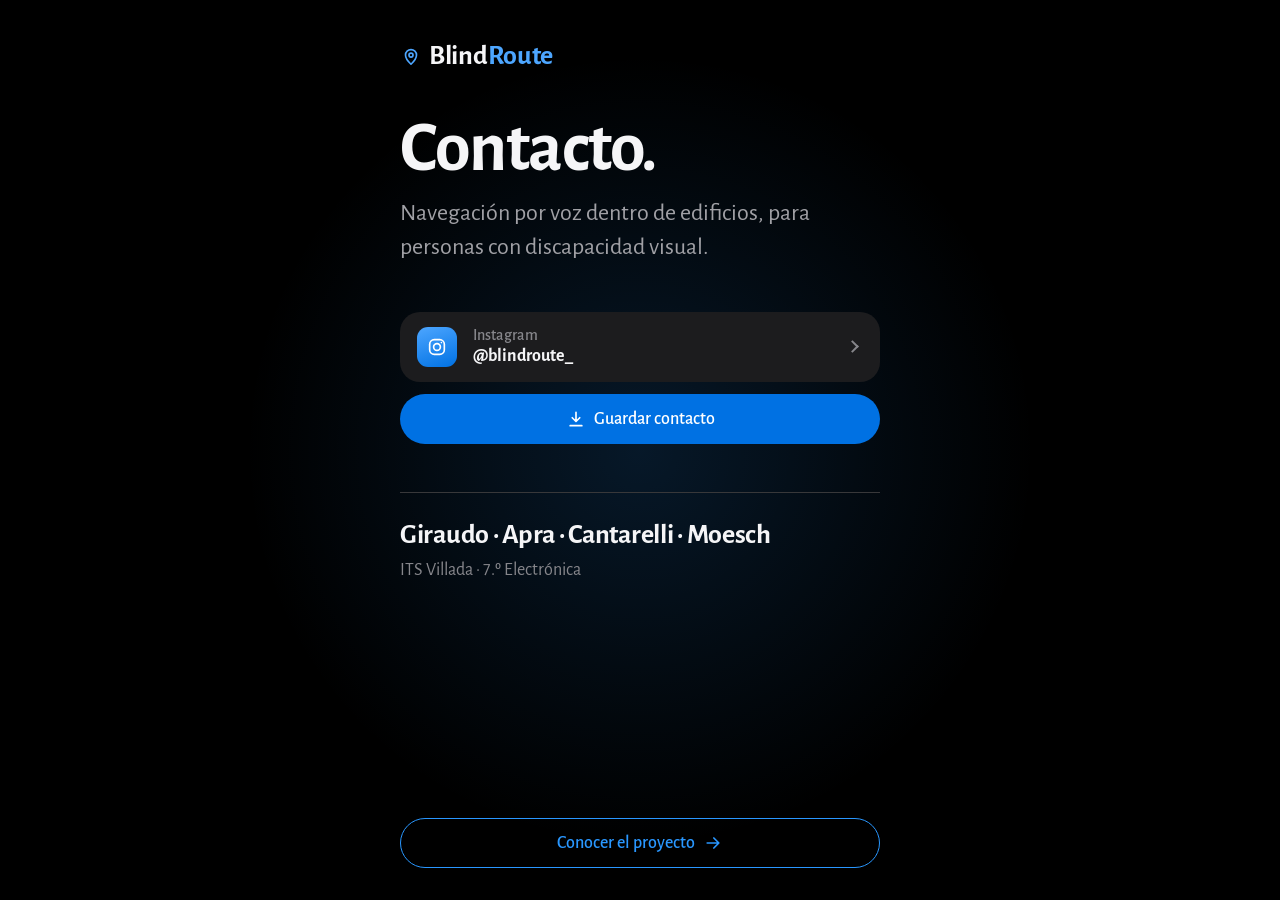
==== commit cc375bf0: "Pulido estilo Apple: Alegreya Sans, inicio con aviso tipo iOS, fondo negro, botones en píldora y pre" ====
--- a/contacto/index.html
+++ b/contacto/index.html
@@ -5,7 +5,7 @@
 <meta name="viewport" content="width=device-width, initial-scale=1, viewport-fit=cover">
 <title>Contacto · BlindRoute</title>
 <meta name="description" content="Contacto del equipo de BlindRoute: navegación por voz dentro de edificios para personas con discapacidad visual.">
-<meta name="theme-color" content="#0D1117">
+<meta name="theme-color" content="#000000">
 <meta name="color-scheme" content="dark">
 <meta property="og:type" content="website">
 <meta property="og:locale" content="es_AR">
@@ -14,7 +14,7 @@
 <meta property="og:description" content="Navegación por voz dentro de edificios. Consultas y datos de contacto del equipo.">
 <link rel="icon" href="../assets/img/favicon.svg" type="image/svg+xml">
 <link rel="apple-touch-icon" href="../assets/img/apple-touch-icon.png">
-<link rel="stylesheet" href="../assets/css/site.css?v=24">
+<link rel="stylesheet" href="../assets/css/site.css?v=25">
 </head>
 <body>
 
--- a/assets/css/site.css
+++ b/assets/css/site.css
@@ -1,77 +1,79 @@
-@font-face{font-family:"Atkinson Hyperlegible Next";font-weight:400;font-display:swap;src:url(../fonts/atk-400.woff2) format("woff2")}
-@font-face{font-family:"Atkinson Hyperlegible Next";font-weight:700;font-display:swap;src:url(../fonts/atk-700.woff2) format("woff2")}
-@font-face{font-family:"Atkinson Hyperlegible Next";font-weight:800;font-display:swap;src:url(../fonts/atk-800.woff2) format("woff2")}
-@font-face{font-family:"Atkinson Hyperlegible Mono";font-weight:500;font-display:swap;src:url(../fonts/atk-mono-500.woff2) format("woff2")}
+@font-face{font-family:"Alegreya Sans";font-weight:400;font-display:swap;src:url(../fonts/alegreya-sans-400.woff2) format("woff2")}
+@font-face{font-family:"Alegreya Sans";font-weight:500;font-display:swap;src:url(../fonts/alegreya-sans-500.woff2) format("woff2")}
+@font-face{font-family:"Alegreya Sans";font-weight:700;font-display:swap;src:url(../fonts/alegreya-sans-700.woff2) format("woff2")}
 
 :root{
-  --bg:#0D1117; --deep:#05070A; --card:#161B22; --raised:#21262D; --line:#2A313B;
-  --text:#fff; --body:#E6EDF3; --muted:#9BA5B4; --accent:#3B82F6; --ok:#00D97E;
+  --bg:#000; --deep:#0b0b0c; --card:#1c1c1e; --raised:#2c2c2e; --line:#38383a;
+  --text:#f5f5f7; --body:#a1a1a6; --muted:#86868b; --accent:#2997ff; --btn:#0071e3; --btn-h:#0066d9; --ok:#30d158;
+  --celeste:#4DA6FF;
   --s1:4px; --s2:8px; --s3:12px; --s4:16px; --s5:24px; --s6:32px; --s7:48px; --s8:72px; --s9:120px;
-  --celeste:#4DA6FF;
-  --fs-xs:.75rem; --fs-sm:.875rem; --fs-base:1rem; --fs-lg:1.125rem;
-  --fs-xl:clamp(1.25rem,4.6vw,1.5rem);
-  --fs-2xl:clamp(1.75rem,6.6vw,2.5rem);
-  --fs-3xl:clamp(2.25rem,9vw,4.25rem);
-  --display:"Atkinson Hyperlegible Next",system-ui,sans-serif;
-  --mono:"Atkinson Hyperlegible Mono",ui-monospace,monospace;
-  --ease:cubic-bezier(.2,.8,.2,1);
+  --fs-xs:.875rem; --fs-sm:1rem; --fs-base:1.125rem;
+  --fs-lg:clamp(1.25rem,1.15rem + .45vw,1.5rem);
+  --fs-xl:clamp(1.375rem,4.8vw,1.75rem);
+  --fs-2xl:clamp(1.875rem,7.2vw,2.875rem);
+  --fs-3xl:clamp(2.5rem,9.8vw,5rem);
+  --font:"Alegreya Sans",-apple-system,BlinkMacSystemFont,"Segoe UI",system-ui,sans-serif;
+  --ease:cubic-bezier(.23,1,.32,1);
+  --glass:rgba(22,22,23,.78);
   --pad:clamp(20px,5vw,40px);
   --max:1120px;
-  --sec:clamp(56px,9vw,96px);
+  --sec:clamp(72px,11vw,136px);
 }
 *,*::before,*::after{box-sizing:border-box}
-html{-webkit-tap-highlight-color:transparent;-webkit-text-size-adjust:100%;scroll-padding-top:84px;overflow-x:clip;overscroll-behavior-y:none}
-body{margin:0;background:var(--bg);color:var(--body);font:400 var(--fs-base)/1.6 "Atkinson Hyperlegible Next",system-ui,sans-serif;-webkit-font-smoothing:antialiased;overflow-x:clip}
+html{-webkit-tap-highlight-color:transparent;-webkit-text-size-adjust:100%;scroll-padding-top:72px;overflow-x:clip;overscroll-behavior-y:none}
+body{margin:0;background:var(--bg);color:var(--body);font:400 var(--fs-base)/1.5 var(--font);font-variant-numeric:lining-nums;-webkit-font-smoothing:antialiased;-moz-osx-font-smoothing:grayscale;overflow-x:clip}
 svg{display:block;max-width:100%}
 a,button{touch-action:manipulation}
 a{color:inherit}
-p{margin:0}
-:focus-visible{outline:3px solid #fff;outline-offset:3px;border-radius:8px}
+p{margin:0;text-wrap:pretty}
+:focus-visible{outline:3px solid var(--accent);outline-offset:3px;border-radius:8px}
 .vh{position:absolute;width:1px;height:1px;margin:-1px;padding:0;overflow:hidden;clip:rect(0 0 0 0);white-space:nowrap;border:0}
-.skip{position:absolute;left:var(--s3);top:-120px;z-index:100;padding:var(--s4) var(--s5);border-radius:12px;background:#fff;color:var(--bg);font-weight:600;text-decoration:none}
+.skip{position:absolute;left:var(--s3);top:-120px;z-index:100;padding:var(--s3) var(--s5);border-radius:980px;background:var(--text);color:#000;font-weight:500;text-decoration:none}
 .skip:focus{top:var(--s3)}
 .ico{width:1em;height:1em;fill:none;stroke:currentColor;stroke-width:1.6;stroke-linecap:round;stroke-linejoin:round;flex:none}
 .wrap{width:min(100% - 2*var(--pad),var(--max));margin-inline:auto}
 
-h1,h2,h3{font-family:var(--display);color:var(--text);margin:0}
-h1{font-weight:800;line-height:1;letter-spacing:-.028em;text-wrap:balance}
-h2{font-weight:600;font-size:var(--fs-3xl);line-height:1.04;letter-spacing:-.02em;text-wrap:balance}
+h1,h2,h3{font-family:var(--font);font-weight:700;color:var(--text);margin:0}
+h1{line-height:1;letter-spacing:-.02em;text-wrap:balance}
+h2{font-size:var(--fs-3xl);line-height:1.04;letter-spacing:-.018em;text-wrap:balance}
+h3{font-size:var(--fs-xl);line-height:1.15;letter-spacing:-.01em}
 h1,h2,h3,.lugares li{overflow-wrap:anywhere}
-h1 span{color:var(--ok)}
 h2 span{color:inherit}
-
-.marca-r,h1 .marca-r,.brand .marca-r{color:var(--celeste)}
-.eyebrow.marca{color:var(--text)}
-
-.brand.marca-c{margin-bottom:var(--s3);margin-left:calc(var(--s2) * -1);padding:0 var(--s2);border-radius:12px;font-size:var(--fs-xl)}
-.brand.marca-c .pin{color:var(--accent)}
-h3{font-weight:600;font-size:var(--fs-xl);line-height:1.15;letter-spacing:-.015em}
-.eyebrow{margin-bottom:var(--s4);font-size:var(--fs-xs);font-family:var(--mono);font-weight:500;letter-spacing:.12em;text-transform:uppercase;color:var(--accent)}
-.lead{font-size:var(--fs-lg);color:var(--body);max-width:46ch}
-
-.btn,.pill{display:inline-flex;align-items:center;justify-content:center;gap:var(--s3);text-decoration:none;cursor:pointer;
-  transition:transform 120ms ease-out,background-color 150ms ease-out,border-color 150ms ease-out}
-.btn{min-height:56px;padding:0 28px;border-radius:16px;font:600 var(--fs-base) "Atkinson Hyperlegible Next",system-ui,sans-serif;border:1px solid transparent}
-.btn-primary{background:var(--accent);color:var(--bg)}
-.btn-ghost{background:transparent;color:var(--text);border-color:var(--line)}
-.btn-lg{min-height:64px;padding:0 44px;font-size:var(--fs-lg)}
+.marca-r{color:var(--celeste)}
+
+.brand.marca-c{margin-bottom:var(--s5);margin-left:calc(var(--s2) * -1);padding:0 var(--s2);border-radius:12px;font-size:var(--fs-xl)}
+.eyebrow{margin-bottom:var(--s3);font:700 clamp(1.125rem,1rem + .5vw,1.375rem)/1.2 var(--font);color:var(--accent)}
+.lead{font-size:var(--fs-lg);line-height:1.42;color:var(--body);max-width:40ch}
+
+.btn{display:inline-flex;align-items:center;justify-content:center;gap:var(--s2);min-height:50px;padding:0 26px;border-radius:980px;border:1px solid transparent;
+  font:500 var(--fs-base)/1 var(--font);text-decoration:none;cursor:pointer;
+  transition:transform 160ms var(--ease),background-color 200ms ease-out,border-color 200ms ease-out}
+.btn-primary{background:var(--btn);color:#fff}
+.btn-ghost{background:transparent;color:var(--accent);border-color:var(--accent)}
+.btn-lg{min-height:56px;padding:0 36px;font-size:var(--fs-lg)}
 .btn .ico{width:20px;height:20px;stroke-width:2}
-.pill{min-height:48px;padding:0 20px;border-radius:999px;border:1px solid var(--line);background:rgba(22,27,34,.9);color:var(--text);font-weight:600;font-size:var(--fs-sm)}
+.pill{position:relative;display:inline-flex;align-items:center;min-height:34px;padding:0 16px;border-radius:980px;background:var(--btn);color:#fff;
+  font:500 var(--fs-sm)/1 var(--font);text-decoration:none;cursor:pointer;transition:transform 160ms var(--ease),background-color 200ms ease-out}
+.pill::before{content:"";position:absolute;inset:-7px -4px}
+.mas{display:inline-flex;align-items:center;gap:7px;min-height:48px;color:var(--accent);font:400 var(--fs-lg)/1 var(--font);text-decoration:none;cursor:pointer}
+.mas::after{content:"";width:7px;height:7px;border-right:1.6px solid currentColor;border-top:1.6px solid currentColor;transform:rotate(45deg) translateY(1px)}
 .btn:active,.pill:active{transform:scale(.97)}
+.mas:active{opacity:.6}
 @media (hover:hover) and (pointer:fine){
-  .btn-primary:hover{background:#5b97f7}
-  .btn-ghost:hover,.pill:hover{border-color:var(--accent);background:var(--card)}
-}
-
-.top{position:fixed;inset:0 0 auto 0;z-index:30;transition:background-color 250ms ease-out,border-color 250ms ease-out}
-.top.fijo{background:rgba(13,17,23,.86);-webkit-backdrop-filter:blur(10px);backdrop-filter:blur(10px);border-bottom:1px solid var(--line)}
-.top .caja{width:min(100% - 2*var(--pad),var(--max));margin-inline:auto;display:flex;flex-wrap:wrap;align-items:center;justify-content:space-between;column-gap:var(--s3);min-height:68px;padding-top:env(safe-area-inset-top)}
+  .btn-primary:hover,.pill:hover{background:var(--btn-h)}
+  .btn-ghost:hover{background:rgba(41,151,255,.12)}
+  .mas:hover{text-decoration:underline;text-decoration-thickness:1px;text-underline-offset:4px}
+}
+
+.top{position:fixed;inset:0 0 auto 0;z-index:30;transition:background-color 300ms ease-out,box-shadow 300ms ease-out,-webkit-backdrop-filter 300ms ease-out,backdrop-filter 300ms ease-out}
+.top.fijo{background:var(--glass);-webkit-backdrop-filter:saturate(180%) blur(20px);backdrop-filter:saturate(180%) blur(20px);box-shadow:0 1px 0 rgba(255,255,255,.08)}
+.top .caja{width:min(100% - 2*var(--pad),var(--max));margin-inline:auto;display:flex;flex-wrap:wrap;align-items:center;justify-content:space-between;column-gap:var(--s3);min-height:56px;padding-top:env(safe-area-inset-top)}
 .avance{position:absolute;left:0;right:0;bottom:-1px;height:2px;background:var(--ok);transform-origin:left;transform:scaleX(var(--p,0));pointer-events:none}
-.brand{display:inline-flex;align-items:center;gap:var(--s2);min-height:48px;text-decoration:none;font:800 var(--fs-lg) var(--display);letter-spacing:-.022em;color:var(--text)}
-.brand .pin{color:var(--accent);font-size:24px;view-transition-name:marca}
-.brand:active{opacity:.8}
+.brand{display:inline-flex;align-items:center;gap:7px;min-height:48px;text-decoration:none;font:700 1.375rem/1 var(--font);letter-spacing:-.01em;color:var(--text)}
+.brand .pin{color:var(--celeste);font-size:22px;stroke-width:1.8;view-transition-name:marca}
+.brand:active{opacity:.7}
 .nav{display:none;gap:var(--s1);margin:0 var(--s4) 0 auto}
-.nav a{display:inline-flex;align-items:center;min-height:48px;padding:0 14px;border-radius:12px;color:var(--muted);text-decoration:none;font-weight:600;font-size:var(--fs-sm);transition:color 150ms ease-out}
+.nav a{display:inline-flex;align-items:center;min-height:48px;padding:0 12px;border-radius:12px;color:var(--body);text-decoration:none;font:500 var(--fs-sm)/1 var(--font);transition:color 200ms ease-out}
 .nav a:active{color:var(--text)}
 @media (hover:hover) and (pointer:fine){.nav a:hover{color:var(--text)}}
 @media (min-width:900px){.nav{display:flex}}
@@ -80,63 +82,69 @@
   padding:96px var(--pad) calc(var(--s7) + env(safe-area-inset-bottom))}
 .campo-wrap{position:absolute;inset:0;z-index:-1;pointer-events:none}
 .campo{position:absolute;left:50%;top:33%;width:max(150vw,820px);height:auto;translate:-50% -50%}
-.hero::after{content:"";position:absolute;inset:auto 0 0 0;height:60%;z-index:-1;background:linear-gradient(rgba(13,17,23,0),var(--bg) 78%);pointer-events:none}
-.onda{fill:none;stroke:var(--accent);stroke-width:3;opacity:0}
-.reposo circle{fill:none;stroke:var(--accent);stroke-width:1.5;opacity:.2}
-.faro{fill:var(--accent);opacity:.55;transform-box:fill-box;transform-origin:center}
-.yo{fill:#fff}.yo-halo{fill:rgba(255,255,255,.14);transform-box:fill-box;transform-origin:center}
-.subtitulo{position:absolute;left:50%;top:calc(33% + 56px);translate:-50% 0;display:flex;align-items:center;gap:var(--s3);min-width:244px;padding:var(--s3) var(--s4);
-  border-radius:14px;background:rgba(5,7,10,.78);border:1px solid rgba(0,217,126,.32);color:var(--ok);-webkit-backdrop-filter:blur(6px);backdrop-filter:blur(6px)}
-.subtitulo .ico{width:20px;height:20px;stroke-width:1.8}
+.hero::after{content:"";position:absolute;inset:auto 0 0 0;height:60%;z-index:-1;background:linear-gradient(rgba(0,0,0,0),var(--bg) 78%);pointer-events:none}
+.onda{fill:none;stroke:var(--accent);stroke-width:2.5;opacity:0}
+.reposo circle{fill:none;stroke:#fff;stroke-width:1.4;opacity:.08}
+.faro{fill:#3a3a3c;transform-box:fill-box;transform-origin:center}
+.yo{fill:#fff}.yo-halo{fill:rgba(255,255,255,.16);transform-box:fill-box;transform-origin:center}
+
+.noti{position:absolute;left:50%;top:var(--s3);translate:-50% 0;width:min(100% - 28px,400px);display:flex;align-items:center;gap:var(--s3);padding:12px 14px;border-radius:22px;
+  background:rgba(44,44,46,.62);-webkit-backdrop-filter:saturate(180%) blur(24px);backdrop-filter:saturate(180%) blur(24px);
+  border:1px solid rgba(255,255,255,.09);box-shadow:0 12px 32px rgba(0,0,0,.4)}
+.noti .app{flex:none;width:40px;height:40px;border-radius:10px;display:grid;place-items:center;background:linear-gradient(160deg,var(--celeste),var(--btn));color:#fff}
+.noti .app .ico{width:22px;height:22px;stroke-width:2}
+.noti .cuerpo{flex:1;min-width:0}
+.noti-meta{display:flex;justify-content:space-between;gap:var(--s2);font:500 var(--fs-xs)/1.2 var(--font);color:var(--body)}
+.noti .msg{margin-top:3px}
+.noti .msg b{display:block;font:700 1.0625rem/1.25 var(--font);color:var(--text)}
+.noti .msg small{display:block;font:400 var(--fs-sm)/1.25 var(--font);color:var(--body)}
 .frases{display:grid}
-.frases b{grid-area:1/1;font:600 var(--fs-base) var(--display);letter-spacing:-.01em;opacity:0}
-.frases b:first-child{opacity:1}
+.frases>*{grid-area:1/1;opacity:0}
+.frases>*:first-child{opacity:1}
+
 .hero-txt{position:relative;max-width:640px}
-.hero h1{font-size:min(15.2vw,8rem);letter-spacing:-.03em;overflow-wrap:normal;white-space:nowrap}
-.eslogan{margin-top:var(--s4);font:600 clamp(1.5rem,6.4vw,2.5rem)/1.1 var(--display);letter-spacing:-.02em;color:var(--text)}
-.eslogan{text-wrap:balance}
+.hero h1{font-size:min(18.5vw,9rem);overflow-wrap:normal;white-space:nowrap}
+.eslogan{margin-top:var(--s3);font:700 clamp(1.625rem,6.8vw,2.875rem)/1.1 var(--font);letter-spacing:-.012em;color:var(--text);text-wrap:balance}
 .eslogan span{color:var(--ok)}
-.hero .lead{margin-top:var(--s4);max-width:34ch}
+.hero .lead{margin-top:var(--s4);max-width:30ch}
 
 @media (max-width:899px){
   .hero{min-height:auto;justify-content:flex-start;padding-top:72px}
-  .campo-wrap{position:relative;inset:auto;flex:none;height:clamp(230px,40svh,360px);margin:0 calc(var(--pad) * -1) var(--s4)}
-  .campo{top:50%;width:max(150vw,700px)}
-  .subtitulo{top:auto;bottom:var(--s2)}
-}
-.btns{display:flex;flex-direction:column;gap:var(--s3);margin-top:var(--s6)}
-@media (min-width:560px){.btns{flex-direction:row}}
+  .campo-wrap{position:relative;inset:auto;flex:none;height:clamp(300px,min(92vw,48svh),400px);margin:0 calc(var(--pad) * -1) var(--s4);overflow:hidden;
+    -webkit-mask-image:linear-gradient(#000 72%,transparent);mask-image:linear-gradient(#000 72%,transparent)}
+  .campo{top:58%;width:min(150vw,720px)}
+}
+.btns{display:flex;flex-wrap:wrap;align-items:center;gap:var(--s2) var(--s6);margin-top:var(--s6)}
 @media (min-width:900px){
   .hero{flex-direction:row;align-items:center;justify-content:flex-start;padding-top:120px}
   .campo{left:72%;top:50%;width:min(112vh,920px)}
-  .subtitulo{left:72%;top:calc(50% + 64px)}
+  .noti{left:72%;top:calc(50% - min(30vh,250px));width:min(380px,36vw)}
   .hero::after{display:none}
   .hero-txt{max-width:600px}
-  .hero h1{font-size:clamp(4.5rem,8vw,7.4rem)}
-  .eslogan{font-size:clamp(1.75rem,2.6vw,2.5rem)}
+  .hero h1{font-size:clamp(5rem,8.2vw,8.25rem)}
+  .eslogan{font-size:clamp(1.875rem,2.8vw,2.875rem)}
   .hero .btns{margin-top:var(--s7)}
 }
 .hero-txt{width:min(100%,var(--max));margin-inline:auto}
 @media (min-width:900px){.hero-txt{margin-inline:max(0px,calc((100% - var(--max))/2))}}
 
 .sec{padding-block:var(--sec)}
-
 .sec,.llegada{scroll-margin-top:calc(-1 * var(--sec) + 8px)}
 .sec h2{max-width:16ch}
 .sec .lead{margin-top:var(--s4)}
 
-.cifras{display:grid;grid-template-columns:minmax(0,1fr);gap:var(--s6);margin-top:var(--s7);align-items:start}
+.cifras{display:grid;grid-template-columns:minmax(0,1fr);gap:var(--s7);margin-top:var(--s8);align-items:start}
 .cifra{padding-top:var(--s5);border-top:1px solid var(--line);display:flex;flex-direction:column}
-.cifra .d{font-size:var(--fs-lg);color:var(--body);max-width:30ch}
-.num{display:flex;flex-wrap:wrap;align-items:baseline;column-gap:.22em;margin:var(--s2) 0;font:800 clamp(1.75rem,11.5vw,5.25rem)/.95 var(--display);letter-spacing:-.03em;color:var(--text)}
-.num .casi{font-size:.38em;letter-spacing:-.01em}
+.cifra .d{font-size:var(--fs-lg);line-height:1.4;color:var(--body);max-width:22em}
+.num{display:flex;flex-wrap:wrap;align-items:baseline;column-gap:.2em;margin:var(--s3) 0 var(--s2);font:700 clamp(2rem,15vw,6.5rem)/.95 var(--font);letter-spacing:-.02em;color:var(--text);font-variant-numeric:lining-nums}
+.num .casi{font-size:.36em;letter-spacing:0}
 .num .nn{white-space:nowrap}
-.apoyo{margin-top:var(--s3);color:var(--body);font-weight:600}
-.fuente{margin-top:auto;padding-top:var(--s5);font-size:var(--fs-sm);line-height:1.5;color:var(--muted);max-width:48ch}
+.apoyo{margin-top:var(--s3);color:var(--text);font-weight:500}
+.fuente{margin-top:auto;padding-top:var(--s5);font-size:var(--fs-sm);line-height:1.45;color:var(--muted);max-width:48ch}
 
 @media (min-width:900px){.cifras{grid-template-columns:minmax(0,1fr) minmax(0,1fr);gap:var(--s8)}}
 
-.prob{display:grid;grid-template-columns:minmax(0,1fr);gap:var(--s5);align-items:center}
+.prob{display:grid;grid-template-columns:minmax(0,1fr);gap:var(--s6);align-items:center}
 .prob h2{max-width:14ch}
 .diag{margin:0}
 .diag svg{width:100%;height:auto;max-width:520px;margin-inline:auto}
@@ -145,24 +153,24 @@
 .diag .rayos path{fill:none;stroke:var(--accent);stroke-width:2;stroke-dasharray:6 6;opacity:.85}
 .diag .tope path{fill:none;stroke:var(--muted);stroke-width:2.5;stroke-linecap:round}
 .diag .techo{stroke:var(--muted);stroke-width:3;stroke-linecap:round}
-.diag .edificio{fill:var(--card);stroke:var(--line);stroke-width:2}
+.diag .edificio{fill:var(--card);stroke:var(--raised);stroke-width:2}
 .diag .anillo-d{fill:none;stroke:var(--ok);opacity:.35;transform-box:fill-box;transform-origin:center}
 .diag .punto-d{fill:var(--ok)}
 .diag .enlace{fill:none;stroke:var(--ok);stroke-width:1.6;opacity:.7}
 .diag .persona-d{fill:#fff}
-.diag .et{font:600 14px "Atkinson Hyperlegible Next",sans-serif;fill:var(--muted)}
+.diag .et{font:700 15px var(--font);fill:var(--muted)}
 .diag .et-b{fill:var(--ok)}
 @media (min-width:900px){.prob{grid-template-columns:minmax(0,1fr) minmax(0,1fr);gap:var(--s7)}}
 
 .demo{display:grid;grid-template-columns:minmax(0,1fr);gap:var(--s4);margin-top:var(--s5)}
 .escena-wrap,.pasos{min-width:0}
-.escena-wrap{position:sticky;top:72px;z-index:5;background:var(--bg);padding-block:var(--s3) var(--s4)}
+.escena-wrap{position:sticky;top:60px;z-index:5;background:var(--bg);padding-block:var(--s3) var(--s4)}
 .escena{width:min(100%,42svh);aspect-ratio:1;height:auto;margin-inline:auto}
-.marco{fill:var(--card);stroke:var(--line);stroke-width:1.5}
+.marco{fill:var(--card);stroke:rgba(255,255,255,.06);stroke-width:1.5}
 .punto{fill:var(--accent)}
 .anillo{fill:none;stroke:var(--accent);opacity:.3;transform-box:fill-box;transform-origin:center}
 .lineas path{fill:none;stroke:var(--accent);stroke-width:1.5;stroke-dasharray:1;stroke-dashoffset:0;opacity:.7}
-.camino{fill:none;stroke:var(--ok);stroke-width:4;stroke-linecap:round;stroke-linejoin:round;stroke-dasharray:1;stroke-dashoffset:0;filter:drop-shadow(0 0 5px rgba(0,217,126,.5))}
+.camino{fill:none;stroke:var(--ok);stroke-width:4;stroke-linecap:round;stroke-linejoin:round;stroke-dasharray:1;stroke-dashoffset:0;filter:drop-shadow(0 0 5px rgba(48,209,88,.5))}
 .meta{fill:var(--ok)}.tu{fill:#fff}.tu-halo{fill:rgba(255,255,255,.14)}
 .lineas path,.camino{transition:stroke-dashoffset .9s cubic-bezier(.65,0,.35,1)}
 .tu,.tu-halo,.meta{transition:opacity .5s ease-out}
@@ -170,23 +178,23 @@
 .js .demo[data-step="1"] :is(.lineas path,.camino){stroke-dashoffset:1}
 .js .demo[data-step="2"] .camino{stroke-dashoffset:1}
 .js .demo[data-step="2"] .meta{opacity:0}
-.voz{display:flex;flex-wrap:wrap;align-items:center;gap:var(--s3);margin:var(--s3) auto 0;width:min(100%,360px);min-height:64px;padding:var(--s3) var(--s4);border-radius:18px;background:var(--card);border:1px solid var(--line);transition:opacity .4s ease-out}
+.voz{display:flex;flex-wrap:wrap;align-items:center;gap:var(--s3);margin:var(--s3) auto 0;width:min(100%,360px);min-height:64px;padding:var(--s3) var(--s3) var(--s3) var(--s4);border-radius:22px;background:var(--card);border:1px solid transparent;transition:opacity .4s ease-out}
 .js .demo[data-step="1"] .voz,.js .demo[data-step="2"] .voz{opacity:.35}
 .onda-voz{display:flex;gap:var(--s1);align-items:center;height:30px;flex:none}
 .onda-voz i{display:block;width:4px;height:9px;border-radius:2px;background:var(--ok)}
 .onda-voz i:nth-child(2){height:18px}.onda-voz i:nth-child(3){height:28px}.onda-voz i:nth-child(4){height:15px}.onda-voz i:nth-child(5){height:7px}
-.voz b{display:block;white-space:nowrap;font:600 var(--fs-lg)/1.1 var(--display);letter-spacing:-.015em;color:var(--ok)}
+.voz b{display:block;white-space:nowrap;font:700 var(--fs-lg)/1.1 var(--font);color:var(--ok)}
 .voz span{font-size:var(--fs-sm);color:var(--body)}
-.hablar{margin-left:auto;display:inline-flex;align-items:center;gap:var(--s2);min-height:48px;padding:0 var(--s3);border-radius:12px;border:1px solid var(--line);background:transparent;color:var(--text);
-  font:600 var(--fs-sm) "Atkinson Hyperlegible Next",sans-serif;cursor:pointer;transition:transform 120ms ease-out,border-color 150ms ease-out,color 150ms ease-out}
+.hablar{margin-left:auto;display:inline-flex;align-items:center;gap:var(--s2);min-height:48px;padding:0 var(--s4);border-radius:980px;border:1px solid transparent;background:var(--raised);color:var(--text);
+  font:500 var(--fs-sm) var(--font);cursor:pointer;transition:transform 160ms var(--ease),background-color 200ms ease-out,border-color 200ms ease-out,color 200ms ease-out}
 .hablar .ico{width:18px;height:18px}
-.hablar:active{transform:scale(.97)}
+.hablar:active{transform:scale(.95)}
 
 @media (max-width:899px){
   .escena-wrap{padding-block:var(--s2) var(--s3)}
-  .escena-wrap::after{content:"";position:absolute;left:0;right:0;top:100%;height:28px;background:linear-gradient(var(--bg),rgba(13,17,23,0));pointer-events:none}
+  .escena-wrap::after{content:"";position:absolute;left:0;right:0;top:100%;height:28px;background:linear-gradient(var(--bg),rgba(0,0,0,0));pointer-events:none}
   .escena{width:min(100%,30svh)}
-  .voz{flex-wrap:nowrap;margin-top:var(--s2);min-height:56px;padding:var(--s2) var(--s3);gap:var(--s2)}
+  .voz{flex-wrap:nowrap;margin-top:var(--s2);min-height:56px;padding:var(--s2) var(--s2) var(--s2) var(--s3);gap:var(--s2)}
   .voz b{font-size:var(--fs-base);white-space:normal}
   .voz>div{min-width:0}
   .hablar span{position:absolute;width:1px;height:1px;margin:-1px;overflow:hidden;clip:rect(0 0 0 0);white-space:nowrap}
@@ -195,14 +203,14 @@
 }
 .hablar[hidden]{display:none}
 .hablar[aria-pressed="true"]{border-color:var(--ok);color:var(--ok)}
-@media (hover:hover) and (pointer:fine){.hablar:hover{border-color:var(--accent)}}
+@media (hover:hover) and (pointer:fine){.hablar:hover{background:#3a3a3c}}
 .pasos{list-style:none;margin:0;padding:0}
-.paso{min-height:44svh;display:flex;flex-direction:column;justify-content:center;gap:var(--s3);padding-block:var(--s5);transition:opacity .4s ease-out}
+.paso{min-height:44svh;display:flex;flex-direction:column;justify-content:center;gap:var(--s3);padding-block:var(--s5);transition:opacity .5s var(--ease)}
 .js .paso{opacity:.3}
 .js .paso.activo{opacity:1}
-.paso .n{display:grid;place-items:center;width:32px;height:32px;border-radius:50%;border:1px solid var(--line);font:500 var(--fs-sm) var(--mono);color:var(--ok)}
-.paso h3{font-size:var(--fs-2xl);line-height:1.08;letter-spacing:-.02em}
-.paso p{color:var(--body);font-size:var(--fs-lg);max-width:34ch}
+.paso .n{display:grid;place-items:center;width:34px;height:34px;border-radius:50%;background:var(--card);font:700 var(--fs-sm)/1 var(--font);color:var(--ok)}
+.paso h3{font-size:var(--fs-2xl);line-height:1.06;letter-spacing:-.015em}
+.paso p{color:var(--body);font-size:var(--fs-lg);line-height:1.42;max-width:32ch}
 @media (min-width:900px){
   .demo{grid-template-columns:minmax(0,1fr) minmax(0,1fr);gap:var(--s8);align-items:start}
   .escena-wrap{grid-column:2;grid-row:1;top:104px;background:none;padding:0}
@@ -212,44 +220,42 @@
   .paso{min-height:56svh}
 }
 
-.figura{flex:none;width:64px;height:64px;display:grid;place-items:center;border-radius:20px;background:var(--raised);color:var(--accent)}
+.figura{flex:none;width:64px;height:64px;display:grid;place-items:center;border-radius:18px;background:var(--raised);color:var(--accent)}
 .figura svg{width:38px;height:38px}
-.dos{display:grid;grid-template-columns:minmax(0,1fr);gap:var(--s3);margin-top:var(--s6)}
-.lado{display:grid;grid-template-columns:auto minmax(0,1fr);gap:var(--s4);align-items:center;padding:var(--s5);background:var(--card);border:1px solid var(--line);border-radius:24px;transition:border-color 150ms ease-out}
-.lado .quien{font:800 var(--fs-2xl)/1 var(--display);letter-spacing:-.022em;color:var(--text)}
+.dos{display:grid;grid-template-columns:minmax(0,1fr);gap:var(--s3);margin-top:var(--s7)}
+.lado{display:grid;grid-template-columns:auto minmax(0,1fr);gap:var(--s4);align-items:center;padding:var(--s5);background:var(--card);border:1px solid transparent;border-radius:28px}
+.lado .quien{font:700 var(--fs-2xl)/1 var(--font);letter-spacing:-.015em;color:var(--text)}
 .lado p:last-child{margin-top:var(--s2);color:var(--body)}
 .lado + .union + .lado .figura{color:var(--ok)}
-@media (hover:hover) and (pointer:fine){.lado:hover{border-color:var(--accent)}}
 .union{display:none}
 @media (min-width:800px){
-  .dos{grid-template-columns:minmax(0,1fr) 96px minmax(0,1fr);align-items:center;gap:var(--s4)}
-  .union{display:block;width:100%;height:auto;color:var(--ok)}
+  .dos{grid-template-columns:minmax(0,1fr) 96px minmax(0,1fr);align-items:stretch;gap:var(--s4)}
+  .lado{padding:var(--s6)}
+  .union{display:block;align-self:center;width:100%;height:auto;color:var(--ok)}
   .union circle{fill:currentColor}
   .hilo{fill:none;stroke:currentColor;stroke-width:2;stroke-linecap:round}
   .js .union .hilo{stroke-dasharray:1;stroke-dashoffset:1;transition:stroke-dashoffset 1s .3s cubic-bezier(.65,0,.35,1)}
   .js .union.in .hilo{stroke-dashoffset:0}
 }
 
-.vent{list-style:none;margin:var(--s6) 0 0;padding:0;display:grid;gap:var(--s3)}
-.vent li{display:grid;grid-template-columns:auto minmax(0,1fr);gap:var(--s4);align-items:center;padding:var(--s4) var(--s5);background:var(--card);border:1px solid var(--line);border-radius:24px;transition:border-color 150ms ease-out}
+.vent{list-style:none;margin:var(--s7) 0 0;padding:0;display:grid;gap:var(--s3)}
+.vent li{display:grid;grid-template-columns:auto minmax(0,1fr);gap:var(--s4);align-items:center;padding:var(--s5);background:var(--card);border:1px solid transparent;border-radius:28px}
 .vent h3{font-size:var(--fs-xl)}
 .vent p{margin-top:var(--s1);color:var(--body)}
-@media (hover:hover) and (pointer:fine){.vent li:hover{border-color:var(--accent)}}
 @media (min-width:900px){
   .vent{grid-template-columns:repeat(2,minmax(0,1fr))}
-  .vent li{grid-template-columns:minmax(0,1fr);align-items:start;gap:var(--s5);padding:var(--s6) var(--s5)}
-}
-
-.lugares{list-style:none;margin:var(--s6) 0 var(--s5);padding:0;border-top:1px solid var(--line)}
-.lugares li{position:relative;display:flex;align-items:center;gap:var(--s4);padding:var(--s4) 0;border-bottom:1px solid var(--line);font:600 clamp(1.75rem,7.4vw,3.5rem)/1.05 var(--display);letter-spacing:-.022em;color:var(--text);transition:color 200ms ease-out}
+  .vent li{grid-template-columns:minmax(0,1fr);align-items:start;gap:var(--s5);padding:var(--s6)}
+}
+
+.lugares{list-style:none;margin:var(--s7) 0 var(--s6);padding:0;border-top:1px solid var(--line)}
+.lugares li{position:relative;display:flex;align-items:center;gap:var(--s4);padding:var(--s4) 0;border-bottom:1px solid var(--line);font:700 clamp(2rem,8.6vw,4rem)/1.05 var(--font);letter-spacing:-.018em;color:var(--text)}
 .lugares li::before{content:"";width:10px;height:10px;border-radius:50%;background:var(--accent);flex:none;position:relative}
 .lugares li::after{content:"";position:absolute;left:0;top:50%;margin-top:-5px;width:10px;height:10px;border-radius:50%;border:2px solid var(--accent);opacity:0;pointer-events:none}
-.lugares .ico{margin-left:auto;width:clamp(28px,6vw,44px);height:clamp(28px,6vw,44px);color:var(--accent);stroke-width:1.4;transition:transform 200ms cubic-bezier(.23,1,.32,1),color 150ms ease-out}
-@media (hover:hover) and (pointer:fine){.lugares li:hover{color:var(--ok)}.lugares li:hover .ico{color:var(--ok);transform:translateX(-6px)}}
-.cierre-lugares{font:600 var(--fs-xl)/1.3 var(--display);letter-spacing:-.013em;color:var(--text);max-width:30ch}
+.lugares .ico{margin-left:auto;width:clamp(28px,6vw,44px);height:clamp(28px,6vw,44px);color:var(--accent);stroke-width:1.4}
+.cierre-lugares{font:700 var(--fs-xl)/1.3 var(--font);letter-spacing:-.01em;color:var(--text);max-width:30ch}
 
 .somos h2{max-width:18ch}
-.tiempo{list-style:none;margin:var(--s6) 0 0;padding:0 0 0 var(--s6);position:relative;display:grid;gap:var(--s5)}
+.tiempo{list-style:none;margin:var(--s7) 0 0;padding:0 0 0 var(--s6);position:relative;display:grid;gap:var(--s5)}
 .tiempo::before{content:"";position:absolute;left:5px;top:8px;bottom:8px;width:2px;border-radius:2px;background:linear-gradient(var(--accent),var(--ok))}
 .tiempo li{position:relative}
 .nodo{position:absolute;left:calc(-1 * var(--s6));top:7px;width:12px;height:12px;border-radius:50%;background:var(--bg);border:2px solid var(--accent)}
@@ -261,31 +267,33 @@
   .tiempo::before{left:0;right:0;top:5px;bottom:auto;width:auto;height:2px;background:linear-gradient(90deg,var(--accent),var(--ok))}
   .nodo{left:0;top:-26px}
 }
-.somos .fuerte{margin-top:var(--s6);font:600 var(--fs-xl)/1.3 var(--display);letter-spacing:-.013em;color:var(--text);max-width:34ch}
+.somos .fuerte{margin-top:var(--s7);font:700 var(--fs-xl)/1.3 var(--font);letter-spacing:-.01em;color:var(--text);max-width:34ch}
 .ficha{margin:var(--s6) 0 0;border-top:1px solid var(--line)}
-.ficha div{display:grid;grid-template-columns:6rem minmax(0,1fr);gap:var(--s4);align-items:baseline;padding:var(--s3) 0;border-bottom:1px solid var(--line)}
-.ficha dt{font-family:var(--mono);font-size:var(--fs-xs);font-weight:500;letter-spacing:.12em;text-transform:uppercase;color:var(--muted)}
-.ficha dd{margin:0;font:600 var(--fs-xl)/1.25 var(--display);letter-spacing:-.015em;color:var(--text);text-wrap:balance}
+.ficha div{display:grid;grid-template-columns:6rem minmax(0,1fr);gap:var(--s4);align-items:baseline;padding:var(--s4) 0;border-bottom:1px solid var(--line)}
+.ficha dt{font:500 var(--fs-sm)/1.3 var(--font);color:var(--muted)}
+.ficha dd{margin:0;font:700 var(--fs-xl)/1.25 var(--font);letter-spacing:-.01em;color:var(--text);text-wrap:balance}
 @media (min-width:700px){.ficha div{grid-template-columns:10rem minmax(0,1fr)}}
 
 .llegada{position:relative;isolation:isolate;overflow:hidden;background:var(--deep);padding-block:calc(var(--sec) + var(--s5))}
 .llegada .halo{position:absolute;z-index:-1;pointer-events:none;right:-20vw;top:50%;translate:0 -50%;width:min(110vw,760px);aspect-ratio:1;display:grid;place-items:center}
-.llegada .halo::before{content:"";position:absolute;inset:-20%;background:radial-gradient(circle,rgba(59,130,246,.18),rgba(59,130,246,0) 62%)}
+.llegada .halo::before{content:"";position:absolute;inset:-20%;background:radial-gradient(circle,rgba(41,151,255,.16),rgba(41,151,255,0) 62%)}
 .llegada .halo i{position:absolute;inset:0;border:1px solid var(--accent);border-radius:50%;opacity:.16}
 .llegada .halo i:nth-child(2){transform:scale(.66);opacity:.2}.llegada .halo i:nth-child(3){transform:scale(.32);opacity:.28}
 .llegada .caja{width:min(100% - 2*var(--pad),var(--max));margin-inline:auto}
-.llegada h2{font-size:clamp(2.25rem,9vw,4.75rem);max-width:15ch}
+.llegada h2{font-size:clamp(2.5rem,10vw,5.25rem);max-width:15ch}
 .llegada .lead{margin-top:var(--s5);max-width:36ch}
-.llegada .btn{margin-top:var(--s7);width:100%}
+.llegada .cta{margin-top:var(--s7)}
+.llegada .btn{width:100%}
 @media (min-width:560px){.llegada .btn{width:auto}}
-.pie{background:var(--deep);border-top:1px solid var(--line);padding-block:var(--s4) calc(var(--s4) + env(safe-area-inset-bottom))}
+.pie{background:var(--deep);border-top:1px solid rgba(255,255,255,.08);padding-block:var(--s4) calc(var(--s4) + env(safe-area-inset-bottom))}
 .pie .caja{width:min(100% - 2*var(--pad),var(--max));margin-inline:auto;display:flex;flex-wrap:wrap;align-items:center;justify-content:space-between;gap:var(--s1) var(--s5)}
 .pie a,.pie p{display:inline-flex;align-items:center;min-height:48px;color:var(--muted);text-decoration:none;font-size:var(--fs-sm)}
 .pie nav{display:flex;gap:var(--s2)}
-.pie nav a{padding:0 var(--s3);font-weight:600}
-@media (hover:hover) and (pointer:fine){.pie a:hover{color:var(--text)}}
-
-.rec3d{margin-top:var(--s5);display:grid;grid-template-columns:minmax(0,1fr);gap:var(--s5)}
+.pie nav a{padding:0 var(--s3);font-weight:500;transition:color 200ms ease-out}
+.pie nav a:active{color:var(--text)}
+@media (hover:hover) and (pointer:fine){.pie nav a:hover{color:var(--text)}}
+
+.rec3d{margin-top:var(--s6);display:grid;grid-template-columns:minmax(0,1fr);gap:var(--s5)}
 .rec3d>*{min-width:0}
 
 .vista{--k:.5;--dx:-4px;--dy:-10px;position:relative;height:calc(var(--k) * 450px + 24px);overflow:hidden;pointer-events:none}
@@ -296,88 +304,90 @@
 @media (min-width:560px){.vista{--k:.8}}
 @media (min-width:900px){.vista{--k:.9}}
 .mundo{position:absolute;width:400px;height:400px;margin:-200px 0 0 -200px;transform-style:preserve-3d;left:calc(50% + var(--k) * var(--dx));top:calc(50% + var(--k) * var(--dy));transform:perspective(calc(var(--k) * 2200px)) scale(var(--k)) rotateX(50deg) rotateZ(-40deg)}
-.piso{position:absolute;inset:0;border-radius:14px;background-color:var(--card);border:1px solid var(--line);
-  background-image:radial-gradient(circle at 50% 58%,rgba(59,130,246,.16),rgba(59,130,246,0) 66%),linear-gradient(rgba(42,49,59,.55) 1px,transparent 1px),linear-gradient(90deg,rgba(42,49,59,.55) 1px,transparent 1px);background-size:100% 100%,40px 40px,40px 40px;
-  box-shadow:0 0 0 1px rgba(255,255,255,.02),30px 40px 80px rgba(0,0,0,.5)}
+.piso{position:absolute;inset:0;border-radius:14px;background-color:var(--card);border:1px solid rgba(255,255,255,.07);
+  background-image:radial-gradient(circle at 50% 58%,rgba(41,151,255,.14),rgba(41,151,255,0) 66%),linear-gradient(rgba(255,255,255,.05) 1px,transparent 1px),linear-gradient(90deg,rgba(255,255,255,.05) 1px,transparent 1px);background-size:100% 100%,40px 40px,40px 40px;
+  box-shadow:0 0 0 1px rgba(255,255,255,.02),30px 40px 80px rgba(0,0,0,.6)}
 .caja3{position:absolute;left:var(--x);top:var(--y);width:var(--w);height:var(--d);transform-style:preserve-3d}
 .caja3 i{position:absolute;display:block}
-.caja3 .f-cima{inset:0;transform:translateZ(var(--h));background:linear-gradient(135deg,#3d4856,#2e3743);box-shadow:inset 0 0 0 1px rgba(255,255,255,.08)}
-.caja3 .f-frente{left:0;top:100%;width:100%;height:var(--h);transform-origin:top;transform:rotateX(90deg);background:linear-gradient(180deg,#27303a,#1a2028)}
-.caja3 .f-lado{left:100%;top:0;width:var(--h);height:100%;transform-origin:left;transform:rotateY(-90deg);background:linear-gradient(180deg,#1c232b,#10151b)}
-.caja3::before{content:"";position:absolute;inset:-4px;border-radius:6px;background:rgba(0,0,0,.5);filter:blur(7px);transform:translateZ(.4px) translate(calc(var(--h) * .45),calc(var(--h) * .5))}
-.caja3.pared .f-cima{background:linear-gradient(135deg,#4a5666,#394553)}
-.caja3.pared .f-frente{background:linear-gradient(180deg,#303a46,#1f262f)}
-.caja3.pared .f-lado{background:linear-gradient(180deg,#232b34,#141a21)}
+.caja3 .f-cima{inset:0;transform:translateZ(var(--h));background:linear-gradient(135deg,#4a4a4d,#3a3a3c);box-shadow:inset 0 0 0 1px rgba(255,255,255,.08)}
+.caja3 .f-frente{left:0;top:100%;width:100%;height:var(--h);transform-origin:top;transform:rotateX(90deg);background:linear-gradient(180deg,#2e2e31,#1e1e20)}
+.caja3 .f-lado{left:100%;top:0;width:var(--h);height:100%;transform-origin:left;transform:rotateY(-90deg);background:linear-gradient(180deg,#202022,#131315)}
+.caja3::before{content:"";position:absolute;inset:-4px;border-radius:6px;background:rgba(0,0,0,.55);filter:blur(7px);transform:translateZ(.4px) translate(calc(var(--h) * .45),calc(var(--h) * .5))}
+.caja3.pared .f-cima{background:linear-gradient(135deg,#57575a,#464649)}
+.caja3.pared .f-frente{background:linear-gradient(180deg,#38383b,#252527)}
+.caja3.pared .f-lado{background:linear-gradient(180deg,#29292c,#18181a)}
 .caja3.bajo::before{display:none}
-.caja3.bajo .f-cima{background:#2f3742}
-.bahia{position:absolute;top:18px;width:56px;height:44px;border:2px solid var(--line);border-radius:8px;background:rgba(33,38,45,.55)}
-.bahia::after{content:attr(data-n);position:absolute;inset:0;display:grid;place-items:center;font:800 18px var(--display);color:var(--muted)}
-.bahia.meta-b{border-color:var(--ok);background:rgba(0,217,126,.18);box-shadow:0 0 22px rgba(0,217,126,.35)}
+.caja3.bajo .f-cima{background:#3a3a3c}
+.bahia{position:absolute;top:18px;width:56px;height:44px;border:2px solid var(--line);border-radius:8px;background:rgba(44,44,46,.55)}
+.bahia::after{content:attr(data-n);position:absolute;inset:0;display:grid;place-items:center;font:700 19px var(--font);color:var(--muted)}
+.bahia.meta-b{border-color:var(--ok);background:rgba(48,209,88,.18);box-shadow:0 0 22px rgba(48,209,88,.35)}
 .bahia.meta-b::after{color:var(--ok)}
-.cartel.entrada span{bottom:0;color:var(--muted);border-color:var(--line);font-size:14px;padding:4px 10px}
+.cartel.entrada span{bottom:0;color:var(--muted);border-color:var(--line);font-size:15px;padding:4px 10px}
 .cartel.entrada::before{background:var(--line);height:0}
 .ruta3{position:absolute;inset:0;width:100%;height:100%;overflow:visible;transform:translateZ(1px)}
-.ruta3 path{fill:none;stroke:var(--ok);stroke-width:6;stroke-linecap:round;stroke-linejoin:round;stroke-dasharray:1;stroke-dashoffset:var(--ruta,0);filter:drop-shadow(0 0 8px rgba(0,217,126,.6))}
-.faro3{position:absolute;width:14px;height:14px;margin:-7px 0 0 -7px;border-radius:50%;background:var(--accent);box-shadow:0 0 14px rgba(59,130,246,.9);transform:translateZ(2px)}
+.ruta3 path{fill:none;stroke:var(--ok);stroke-width:6;stroke-linecap:round;stroke-linejoin:round;stroke-dasharray:1;stroke-dashoffset:var(--ruta,0);filter:drop-shadow(0 0 8px rgba(48,209,88,.6))}
+.faro3{position:absolute;width:14px;height:14px;margin:-7px 0 0 -7px;border-radius:50%;background:var(--accent);box-shadow:0 0 14px rgba(41,151,255,.9);transform:translateZ(2px)}
 .faro3::before,.faro3::after{content:"";position:absolute;inset:-21px;border-radius:50%;border:1.5px solid var(--accent);opacity:.35}
-.meta3{position:absolute;width:30px;height:30px;margin:-15px 0 0 -15px;border-radius:50%;border:3px solid var(--ok);background:rgba(0,217,126,.18);transform:translateZ(2px)}
+.meta3{position:absolute;width:30px;height:30px;margin:-15px 0 0 -15px;border-radius:50%;border:3px solid var(--ok);background:rgba(48,209,88,.18);transform:translateZ(2px)}
 .meta3::after{content:"";position:absolute;inset:-3px;border-radius:50%;border:3px solid var(--ok);opacity:0}
 .cartel{position:absolute;width:0;height:0;transform-style:preserve-3d;transform:rotateZ(40deg) rotateX(-90deg);transform-origin:0 0}
 .cartel::before{content:"";position:absolute;left:-1px;bottom:0;width:2px;height:64px;background:var(--ok);transform-origin:bottom}
-.cartel span{position:absolute;left:0;bottom:64px;translate:-50% 0;white-space:nowrap;padding:6px 12px;border-radius:8px;background:rgba(5,7,10,.9);border:1px solid var(--ok);color:var(--ok);font:600 18px var(--display);letter-spacing:-.01em}
+.cartel span{position:absolute;left:0;bottom:64px;translate:-50% 0;white-space:nowrap;padding:6px 12px;border-radius:10px;background:rgba(0,0,0,.88);border:1px solid var(--ok);color:var(--ok);font:700 19px var(--font)}
 .persona{position:absolute;left:0;top:0;width:0;height:0;transform-style:preserve-3d;transform:translate3d(284px,76px,0);will-change:transform}
 .persona::before{content:"";position:absolute;left:-13px;top:-7px;width:26px;height:14px;border-radius:50%;background:rgba(0,0,0,.6);filter:blur(3px);transform:translateZ(.5px)}
 .fig{position:absolute;left:-9px;bottom:0;width:18px;height:46px;transform-origin:50% 100%;transform:rotateZ(40deg) rotateX(-90deg);transform-style:preserve-3d}
 .fig::before{content:"";position:absolute;left:3px;top:0;width:12px;height:12px;border-radius:50%;background:#fff}
-.fig::after{content:"";position:absolute;left:1px;top:14px;width:16px;height:32px;border-radius:8px 8px 4px 4px;background:var(--accent);box-shadow:0 0 14px rgba(59,130,246,.6)}
+.fig::after{content:"";position:absolute;left:1px;top:14px;width:16px;height:32px;border-radius:8px 8px 4px 4px;background:var(--accent);box-shadow:0 0 14px rgba(41,151,255,.6)}
 .globo{position:absolute;width:0;height:0;transform-style:preserve-3d;transform:rotateZ(40deg) rotateX(-90deg);transform-origin:0 0;opacity:0;pointer-events:none;transition:opacity .3s ease-out}
-.globo span{position:absolute;left:0;bottom:62px;translate:-50% 0;white-space:nowrap;padding:6px 12px;border-radius:16px;background:#fff;color:var(--bg);font:600 15px var(--display);letter-spacing:-.01em}
+.globo span{position:absolute;left:0;bottom:62px;translate:-50% 0;white-space:nowrap;padding:6px 12px;border-radius:16px;background:#fff;color:#000;font:700 16px var(--font)}
 .globo::before{content:"";position:absolute;left:-6px;bottom:56px;width:12px;height:12px;background:#fff;transform:rotate(45deg)}
 .rec3d[data-fase="1"] .globo{opacity:1}
 .loc3{position:absolute;inset:0;width:100%;height:100%;overflow:visible;transform:translateZ(1.5px);pointer-events:none;opacity:0;transition:opacity .3s ease-out}
 .loc3 path{fill:none;stroke:var(--accent);stroke-width:3;stroke-linecap:round;stroke-dasharray:1;stroke-dashoffset:1;transition:stroke-dashoffset .9s cubic-bezier(.65,0,.35,1)}
 .rec3d[data-fase="2"] .loc3{opacity:1}
 .rec3d[data-fase="2"] .loc3 path{stroke-dashoffset:0}
-.rec3d[data-fase="2"] .faro3{background:#7fb0ff;box-shadow:0 0 24px rgba(59,130,246,1)}
+.rec3d[data-fase="2"] .faro3{background:#7cc0ff;box-shadow:0 0 24px rgba(41,151,255,1)}
 .persona,.meta3,.ruta3{transition:opacity .5s ease-out}
 .rec3d.reinicia :is(.persona,.meta3,.ruta3,.cartel){opacity:0;transition:opacity .6s ease-out}
 .lateral{display:grid;gap:var(--s3);align-content:start}
-.estado{display:flex;flex-wrap:wrap;align-items:center;gap:var(--s3);min-height:72px;padding:var(--s3) var(--s4);border-radius:18px;background:var(--card);border:1px solid var(--line)}
-.estado b{display:block;font:600 var(--fs-xl)/1.1 var(--display);letter-spacing:-.015em;color:var(--ok)}
-.estado span{display:block;margin-top:2px;font-size:var(--fs-sm);color:var(--body)}
+.estado{display:flex;flex-wrap:wrap;align-items:center;gap:var(--s3);min-height:72px;padding:var(--s3) var(--s4);border-radius:22px;background:var(--card);border:1px solid transparent}
+.estado b{display:block;font:700 var(--fs-xl)/1.1 var(--font);color:var(--ok)}
+.estado span{display:block;margin-top:2px;font-size:var(--fs-sm);color:var(--body);font-variant-numeric:lining-nums tabular-nums}
 .estado span:empty{display:none}
 .fases{list-style:none;margin:0;padding:0;display:grid;gap:var(--s1)}
-.fase{display:grid;grid-template-columns:auto minmax(0,1fr);gap:var(--s3);align-items:start;padding:var(--s3) var(--s4);border-radius:16px;border:1px solid transparent;transition:opacity .3s ease-out,border-color .3s ease-out,background-color .3s ease-out}
-.fase .n{display:grid;place-items:center;width:28px;height:28px;border-radius:50%;border:1px solid var(--line);font:500 var(--fs-xs) var(--mono);color:var(--ok)}
-.fase h3{font-size:var(--fs-base);line-height:1.2;letter-spacing:-.01em}
+.fase{display:grid;grid-template-columns:auto minmax(0,1fr);gap:var(--s3);align-items:start;padding:var(--s3) var(--s4);border-radius:18px;border:1px solid transparent;transition:opacity .4s var(--ease),background-color .4s var(--ease)}
+.fase .n{display:grid;place-items:center;width:28px;height:28px;border-radius:50%;background:var(--raised);font:700 var(--fs-xs)/1 var(--font);color:var(--ok)}
+.fase h3{font-size:var(--fs-base);line-height:1.2;letter-spacing:0}
 .fase p{margin-top:2px;color:var(--body);font-size:var(--fs-sm)}
 .rec3d.vivo .fase{opacity:.4}
-.rec3d.vivo .fase.activa{opacity:1;background:var(--card);border-color:var(--line)}
-.pausa{display:none;align-items:center;gap:var(--s2);min-height:48px;padding:0 var(--s4);border-radius:12px;border:1px solid var(--line);background:transparent;color:var(--text);font:600 var(--fs-sm) "Atkinson Hyperlegible Next",sans-serif;cursor:pointer;
-  transition:transform 120ms ease-out,border-color 150ms ease-out}
+.rec3d.vivo .fase.activa{opacity:1;background:var(--card)}
+.pausa{display:none;align-items:center;justify-self:start;gap:var(--s2);min-height:48px;padding:0 var(--s5) 0 var(--s4);border-radius:980px;border:1px solid transparent;background:var(--card);color:var(--text);font:500 var(--fs-sm) var(--font);cursor:pointer;
+  transition:transform 160ms var(--ease),background-color 200ms ease-out}
 .pausa:active{transform:scale(.97)}
-@media (hover:hover) and (pointer:fine){.pausa:hover{border-color:var(--accent)}}
+@media (hover:hover) and (pointer:fine){.pausa:hover{background:var(--raised)}}
 .ico-pausa{width:12px;height:14px;border-left:4px solid currentColor;border-right:4px solid currentColor}
 .pausa[aria-pressed="true"] .ico-pausa{width:0;height:0;border:0;border-left:12px solid currentColor;border-top:7px solid transparent;border-bottom:7px solid transparent}
-@media (min-width:900px){.rec3d{grid-template-columns:minmax(0,1.4fr) minmax(0,1fr);align-items:center;gap:var(--s7);margin-top:var(--s5)}}
-
-.faq{margin-top:var(--s6);border-top:1px solid var(--line)}
+@media (min-width:900px){.rec3d{grid-template-columns:minmax(0,1.4fr) minmax(0,1fr);align-items:center;gap:var(--s7);margin-top:var(--s6)}}
+
+.faq{margin-top:var(--s7);border-top:1px solid var(--line)}
 .faq details{border-bottom:1px solid var(--line)}
-.faq summary{overflow-wrap:anywhere;display:flex;align-items:center;justify-content:space-between;gap:var(--s4);min-height:72px;padding:var(--s4) 0;list-style:none;cursor:pointer;
-  font:600 var(--fs-xl)/1.2 var(--display);letter-spacing:-.015em;color:var(--text);transition:color 150ms ease-out}
+.faq summary{overflow-wrap:anywhere;display:flex;align-items:center;justify-content:space-between;gap:var(--s4);min-height:76px;padding:var(--s4) 0;list-style:none;cursor:pointer;
+  font:700 var(--fs-xl)/1.2 var(--font);letter-spacing:-.01em;color:var(--text);transition:color 200ms ease-out}
 .faq summary::-webkit-details-marker{display:none}
-.faq summary::after{content:"";flex:none;width:12px;height:12px;margin-right:4px;border-right:2px solid var(--accent);border-bottom:2px solid var(--accent);transform:rotate(45deg) translateY(-3px);transition:transform 200ms cubic-bezier(.23,1,.32,1)}
-.faq details[open] summary::after{transform:rotate(-135deg) translateY(-3px)}
-.faq summary:active{color:var(--ok)}
-@media (hover:hover) and (pointer:fine){.faq summary:hover{color:var(--ok)}}
-.faq details p{padding:0 0 var(--s5);color:var(--body);font-size:var(--fs-lg);max-width:52ch}
+.faq summary::after{content:"";flex:none;width:32px;height:32px;border-radius:50%;background-color:var(--raised);
+  background-image:linear-gradient(var(--text),var(--text)),linear-gradient(var(--text),var(--text));background-size:12px 2px,2px 12px;background-position:center;background-repeat:no-repeat;
+  transition:transform 300ms var(--ease),background-color 200ms ease-out}
+.faq details[open] summary::after{transform:rotate(45deg)}
+.faq summary:active{color:var(--body)}
+@media (hover:hover) and (pointer:fine){.faq summary:hover::after{background-color:#3a3a3c}}
+.faq details p{padding:0 0 var(--s5);color:var(--body);font-size:var(--fs-lg);line-height:1.42;max-width:52ch}
 
 @media (prefers-reduced-transparency:reduce){
-  .top.fijo{background:var(--bg);-webkit-backdrop-filter:none;backdrop-filter:none}
-  .subtitulo{background:var(--deep);-webkit-backdrop-filter:none;backdrop-filter:none}
+  .top.fijo{background:#161617;-webkit-backdrop-filter:none;backdrop-filter:none}
+  .noti{background:#2c2c2e;-webkit-backdrop-filter:none;backdrop-filter:none}
 }
 @media (prefers-contrast:more){
-  .btn-ghost,.pill,.lado,.vent li,.cifra,.fase.activa{border-color:#fff}
+  .btn-ghost,.lado,.vent li,.cifra,.fase.activa,.voz,.estado,.noti,.medio,.sin-datos,.fila input,.fila textarea{border-color:#fff}
   .lead,p{color:#fff}
 }
 
@@ -386,30 +396,26 @@
 .contacto{min-height:100svh;display:flex;flex-direction:column;position:relative;isolation:isolate;width:min(100%,560px);margin-inline:auto;
   padding:max(var(--s6),env(safe-area-inset-top)) var(--pad) max(var(--s6),env(safe-area-inset-bottom))}
 .contacto::before{content:"";position:absolute;z-index:-1;left:50%;top:0;translate:-50% 0;width:140vw;max-width:900px;aspect-ratio:1;pointer-events:none;
-  background:radial-gradient(circle,rgba(59,130,246,.2),rgba(59,130,246,0) 62%)}
-.beacon-s{position:relative;width:96px;aspect-ratio:1;display:grid;place-items:center;margin-bottom:var(--s5)}
-.beacon-s .r{position:absolute;inset:0;border:1px solid var(--accent);border-radius:50%}
-.beacon-s .r:nth-child(1){transform:scale(.62);opacity:.5}
-.beacon-s .r:nth-child(2){opacity:.25}
-.beacon-s .d{width:44px;height:44px;border-radius:50%;background:var(--accent);display:grid;place-items:center;color:#fff;box-shadow:0 0 36px rgba(59,130,246,.5)}
-.beacon-s .d .ico{width:22px;height:22px;stroke-width:1.8}
-.contacto h1{font-size:clamp(2.5rem,13vw,4rem);margin:var(--s2) 0 var(--s3)}
-.contacto .tag{max-width:32ch;font-size:var(--fs-lg)}
-.medios{list-style:none;margin:var(--s6) 0 0;padding:0;display:flex;flex-direction:column;gap:var(--s3)}
+  background:radial-gradient(circle,rgba(41,151,255,.16),rgba(41,151,255,0) 62%)}
+.contacto h1{font-size:clamp(3rem,15vw,4.5rem);margin:var(--s2) 0 var(--s3)}
+.contacto .tag{max-width:32ch;font-size:var(--fs-lg);line-height:1.42}
+.medios{list-style:none;margin:var(--s7) 0 0;padding:0;display:flex;flex-direction:column;gap:var(--s3)}
 .medios li[hidden],.guardar[hidden]{display:none}
-.medio{display:flex;align-items:center;gap:var(--s4);min-height:64px;padding:var(--s3) var(--s4);background:var(--card);border:1px solid var(--line);border-radius:20px;text-decoration:none;color:var(--text);
-  transition:transform 120ms ease-out,border-color 150ms ease-out}
+.medio{display:flex;align-items:center;gap:var(--s4);min-height:68px;padding:var(--s3) var(--s4);background:var(--card);border:1px solid transparent;border-radius:20px;text-decoration:none;color:var(--text);
+  transition:transform 160ms var(--ease),background-color 200ms ease-out}
+.medio>span{min-width:0}
+.medio::after{content:"";flex:none;width:9px;height:9px;margin:0 6px 0 auto;border-right:2px solid var(--muted);border-top:2px solid var(--muted);transform:rotate(45deg)}
 .medio:active{transform:scale(.98)}
-.medio .ico{width:40px;height:40px;padding:9px;border-radius:50%;background:var(--raised);color:var(--accent);stroke-width:1.7}
-.medio small{display:block;font-family:var(--mono);font-size:var(--fs-xs);font-weight:500;letter-spacing:.12em;text-transform:uppercase;color:var(--muted)}
-.medio .v{display:block;font-weight:600;font-size:var(--fs-base);overflow-wrap:anywhere}
-@media (hover:hover) and (pointer:fine){.medio:hover{border-color:var(--accent)}}
+.medio .ico{width:40px;height:40px;padding:9px;border-radius:11px;background:linear-gradient(160deg,var(--celeste),var(--btn));color:#fff;stroke-width:1.8}
+.medio small{display:block;font:500 var(--fs-sm)/1.25 var(--font);color:var(--muted)}
+.medio .v{display:block;font:700 var(--fs-base)/1.3 var(--font);overflow-wrap:anywhere}
+@media (hover:hover) and (pointer:fine){.medio:hover{background:var(--raised)}}
 .guardar{margin-top:var(--s3)}
 .guardar .btn{width:100%}
-.sin-datos{margin-top:var(--s6);padding:var(--s5);background:var(--card);border:1px solid var(--line);border-radius:20px;color:var(--body)}
+.sin-datos{margin-top:var(--s3);padding:var(--s4) var(--s5);background:var(--card);border:1px solid transparent;border-radius:20px;color:var(--body)}
 .canales:has(.medios li:not([hidden])) .sin-datos{display:none}
-.contacto .equipo-c{margin-top:var(--s6);padding-top:var(--s5);border-top:1px solid var(--line)}
-.equipo-c .nombres{font:600 var(--fs-xl)/1.3 var(--display);letter-spacing:-.015em;color:var(--text);text-wrap:balance}
+.contacto .equipo-c{margin-top:var(--s7);padding-top:var(--s5);border-top:1px solid var(--line)}
+.equipo-c .nombres{font:700 var(--fs-xl)/1.3 var(--font);letter-spacing:-.01em;color:var(--text);text-wrap:balance}
 .equipo-c .escuela{margin-top:var(--s1);color:var(--muted)}
 
 .consulta{margin-top:var(--s7);padding-top:var(--s6);border-top:1px solid var(--line)}
@@ -418,41 +424,47 @@
 .consulta-intro{margin-top:var(--s2);color:var(--body)}
 .form-consulta{display:grid;gap:var(--s4);margin-top:var(--s5)}
 .fila{display:grid;gap:var(--s2)}
-.fila label{font-weight:600;color:var(--text)}
+.fila label{font-weight:500;color:var(--text)}
 .fila .opc{font-weight:400;color:var(--muted)}
-.fila input,.fila textarea{width:100%;min-height:52px;padding:var(--s3) var(--s4);border-radius:14px;border:1px solid var(--line);background:var(--card);color:var(--text);
-  font:400 16px/1.5 "Atkinson Hyperlegible Next",system-ui,sans-serif;transition:border-color 150ms ease-out}
+.fila input,.fila textarea{width:100%;min-height:52px;padding:var(--s3) var(--s4);border-radius:14px;border:1px solid transparent;background:var(--card);color:var(--text);
+  font:400 var(--fs-base)/1.5 var(--font);transition:border-color 200ms ease-out,background-color 200ms ease-out}
 .fila textarea{min-height:140px;resize:vertical}
-.fila input:focus-visible,.fila textarea:focus-visible{outline:3px solid #fff;outline-offset:2px;border-color:var(--accent)}
-@media (hover:hover) and (pointer:fine){.fila input:hover,.fila textarea:hover{border-color:#3a4350}}
+.fila input:focus-visible,.fila textarea:focus-visible{outline:3px solid var(--accent);outline-offset:2px;background:var(--raised)}
+@media (hover:hover) and (pointer:fine){.fila input:hover,.fila textarea:hover{border-color:var(--line)}}
 .trampa{position:absolute;left:-9999px;width:1px;height:1px;overflow:hidden}
 .form-consulta .btn{width:100%}
 .form-consulta .btn:disabled{opacity:.6;cursor:progress}
-.form-estado{min-height:1.5em;font-weight:600}
+.form-estado{min-height:1.5em;font-weight:500}
 .form-estado[data-tipo="ok"]{color:var(--ok)}
-.form-estado[data-tipo="error"]{color:#FF8A80}
+.form-estado[data-tipo="error"]{color:#ff6961}
 .form-nota{font-size:var(--fs-sm);color:var(--muted)}
-.contacto .conocer{margin-top:auto;padding-top:var(--s6)}
+.contacto .conocer{margin-top:auto;padding-top:var(--s7)}
 .conocer .btn{width:100%}
 
 @media (prefers-reduced-motion:no-preference){
   html{scroll-behavior:smooth}
-  .rise{animation:rise .8s var(--ease) backwards;animation-delay:calc(var(--i,0) * 90ms)}
-  @keyframes rise{from{opacity:0;transform:translateY(16px)}}
-  .js .reveal{opacity:0;transform:translateY(16px);transition:opacity .7s var(--ease),transform .7s var(--ease);transition-delay:calc(var(--i,0) * 70ms)}
+  .rise{animation:rise .9s var(--ease) backwards;animation-delay:calc(var(--i,0) * 80ms)}
+  @keyframes rise{from{opacity:0;transform:translateY(20px)}}
+  .campo{animation:aparece 1.6s var(--ease) .1s backwards}
+  @keyframes aparece{from{opacity:0;scale:.92}}
+  .noti{animation:banner .7s var(--ease) .7s backwards}
+  @keyframes banner{from{opacity:0;transform:translateY(-16px) scale(.96)}}
+  .js .reveal{opacity:0;transform:translateY(24px);transition:opacity .8s var(--ease),transform .8s var(--ease);transition-delay:calc(var(--i,0) * 70ms)}
   .js .reveal.in{opacity:1;transform:none}
 
-  .reposo{display:none}
   .onda{animation:onda 4.8s linear var(--d) infinite;transform-box:fill-box;transform-origin:center}
-  @keyframes onda{0%{transform:scale(.04);opacity:.9}85%{opacity:.22}100%{transform:scale(1);opacity:0}}
-
+  @keyframes onda{0%{transform:scale(.04);opacity:.8}85%{opacity:.18}100%{transform:scale(1);opacity:0}}
   .faro{animation:faro 1.6s ease-out var(--t) infinite}
-  @keyframes faro{0%,34%,100%{fill:#3B82F6;opacity:.5;transform:scale(1)}7%{fill:#00D97E;opacity:1;transform:scale(2.4)}}
+  @keyframes faro{0%,34%,100%{fill:#3a3a3c;transform:scale(1)}7%{fill:#30d158;transform:scale(2.2)}}
   .yo-halo{animation:latido 1.6s ease-out infinite}
-  @keyframes latido{0%{transform:scale(1);opacity:.5}100%{transform:scale(2.6);opacity:0}}
-  .frases b{animation:frase 9s infinite}
-  .frases b:nth-child(2){animation-delay:3s}.frases b:nth-child(3){animation-delay:6s}
-  @keyframes frase{0%{opacity:0;transform:translateY(6px)}4%,30%{opacity:1;transform:none}34%,100%{opacity:0}}
+  @keyframes latido{0%{transform:scale(1);opacity:.6}100%{transform:scale(2.6);opacity:0}}
+  .frases>*{animation:frase 9s infinite}
+  .frases>*:nth-child(2){animation-delay:3s}.frases>*:nth-child(3){animation-delay:6s}
+  @keyframes frase{0%{opacity:0;filter:blur(4px);transform:translateY(4px)}4%,30%{opacity:1;filter:blur(0);transform:none}34%,100%{opacity:0;filter:blur(4px)}}
+
+  :root{interpolate-size:allow-keywords}
+  .faq details::details-content{block-size:0;overflow:hidden;transition:block-size .45s var(--ease),content-visibility .45s allow-discrete}
+  .faq details[open]::details-content{block-size:auto}
 
   .pausa{display:inline-flex}
   .faro3::before{animation:eco 3.2s cubic-bezier(.2,.6,.2,1) var(--r) infinite}
@@ -479,7 +491,7 @@
   @keyframes latido-i{0%,100%{transform:scale(1)}50%{transform:scale(1.5)}}
   .anillo{animation:bping 3.2s cubic-bezier(.2,.6,.2,1) infinite}.anillo.a2{animation-delay:1.6s}
   @keyframes bping{0%{transform:scale(.3);opacity:.7}100%{transform:scale(1.3);opacity:0}}
-  .hablando .onda-voz i,.voz.hablando .onda-voz i{animation:barra 1s ease-in-out infinite}
+  .voz.hablando .onda-voz i{animation:barra 1s ease-in-out infinite}
   .voz.hablando .onda-voz i:nth-child(2){animation-delay:.12s}.voz.hablando .onda-voz i:nth-child(3){animation-delay:.24s}.voz.hablando .onda-voz i:nth-child(4){animation-delay:.36s}.voz.hablando .onda-voz i:nth-child(5){animation-delay:.48s}
   @keyframes barra{50%{transform:scaleY(.4)}}
   .lugares li::after{animation:punto 6s cubic-bezier(.2,.6,.2,1) infinite;animation-delay:calc((var(--i,1) - 1) * 1.2s)}
@@ -487,7 +499,4 @@
   .llegada .halo i{animation:hping 5.4s cubic-bezier(.2,.6,.2,1) infinite}
   .llegada .halo i:nth-child(2){animation-delay:1.8s}.llegada .halo i:nth-child(3){animation-delay:3.6s}
   @keyframes hping{0%{transform:scale(.25);opacity:.35}100%{transform:scale(1);opacity:0}}
-  .beacon-s .r{animation:sping 3.6s cubic-bezier(.2,.6,.2,1) infinite}
-  .beacon-s .r:nth-child(2){animation-delay:1.8s}
-  @keyframes sping{0%{transform:scale(.45);opacity:.7}100%{transform:scale(1.25);opacity:0}}
-}
+}
